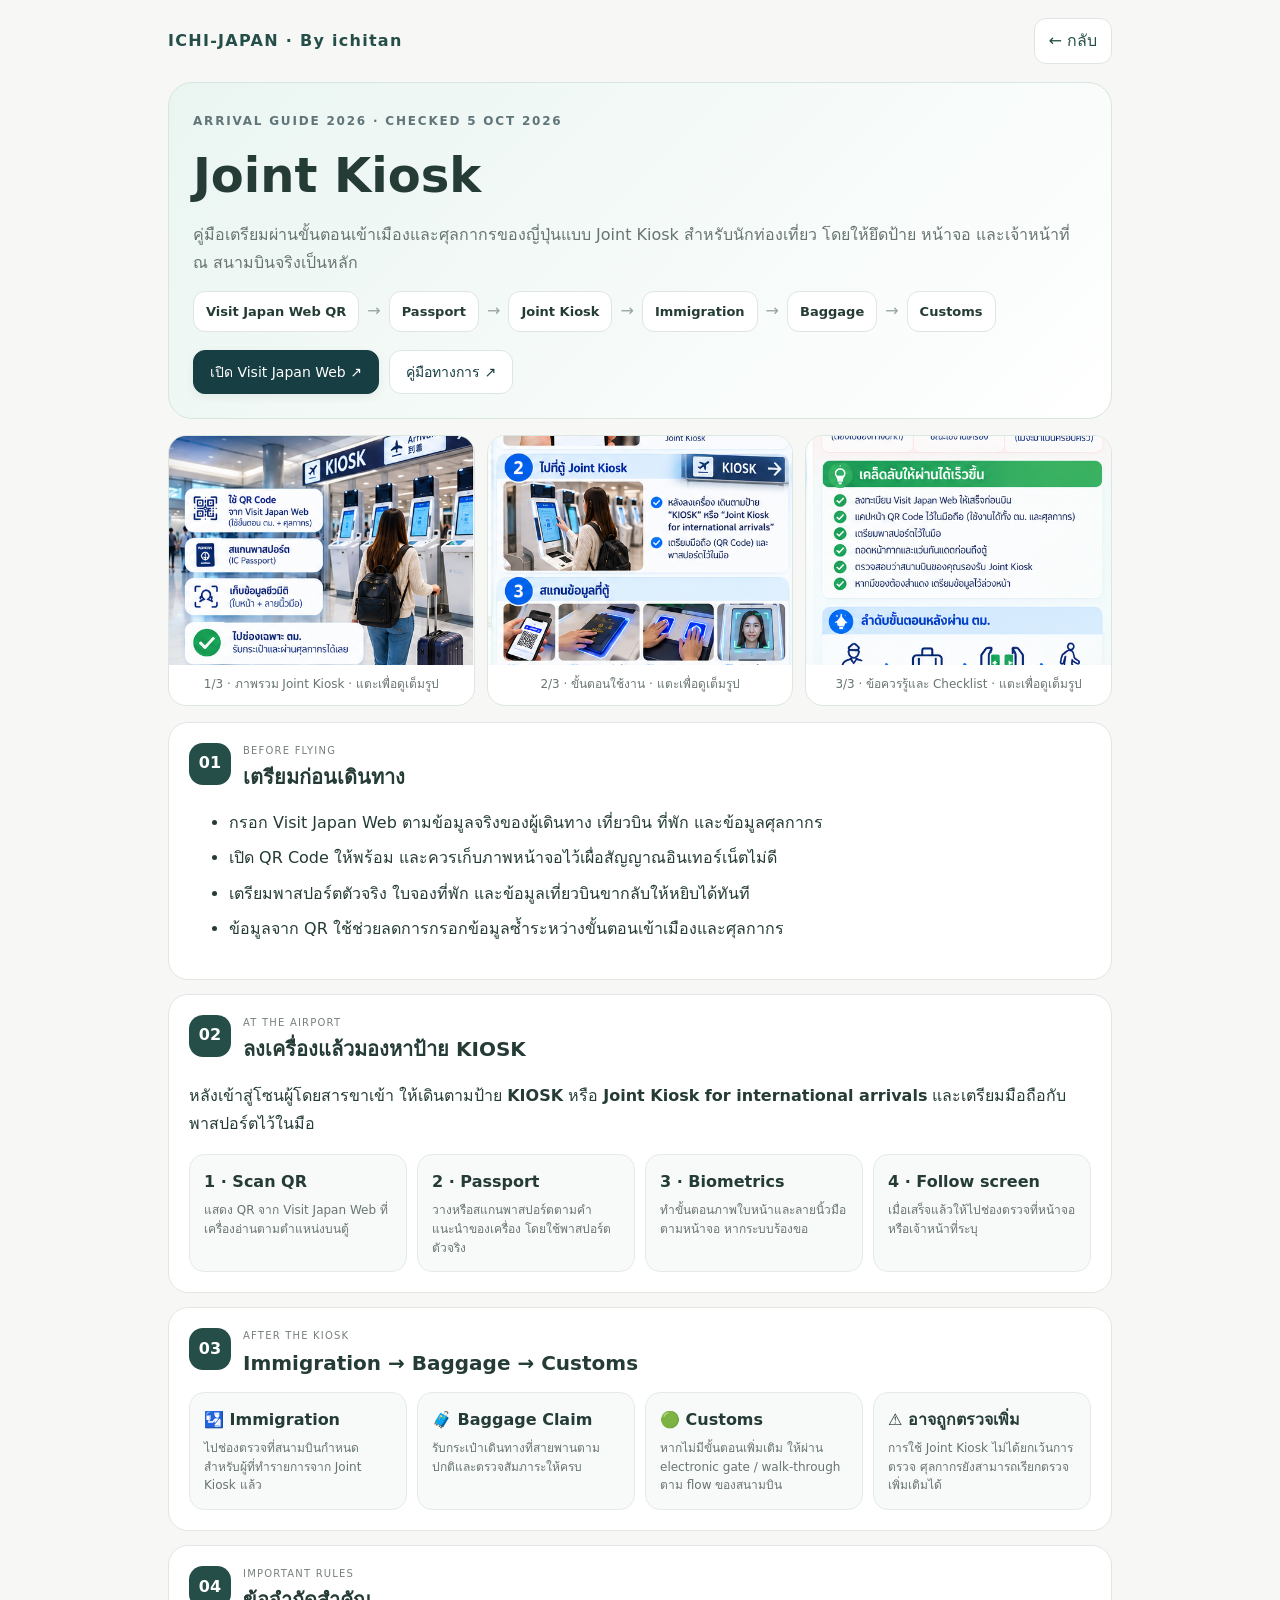
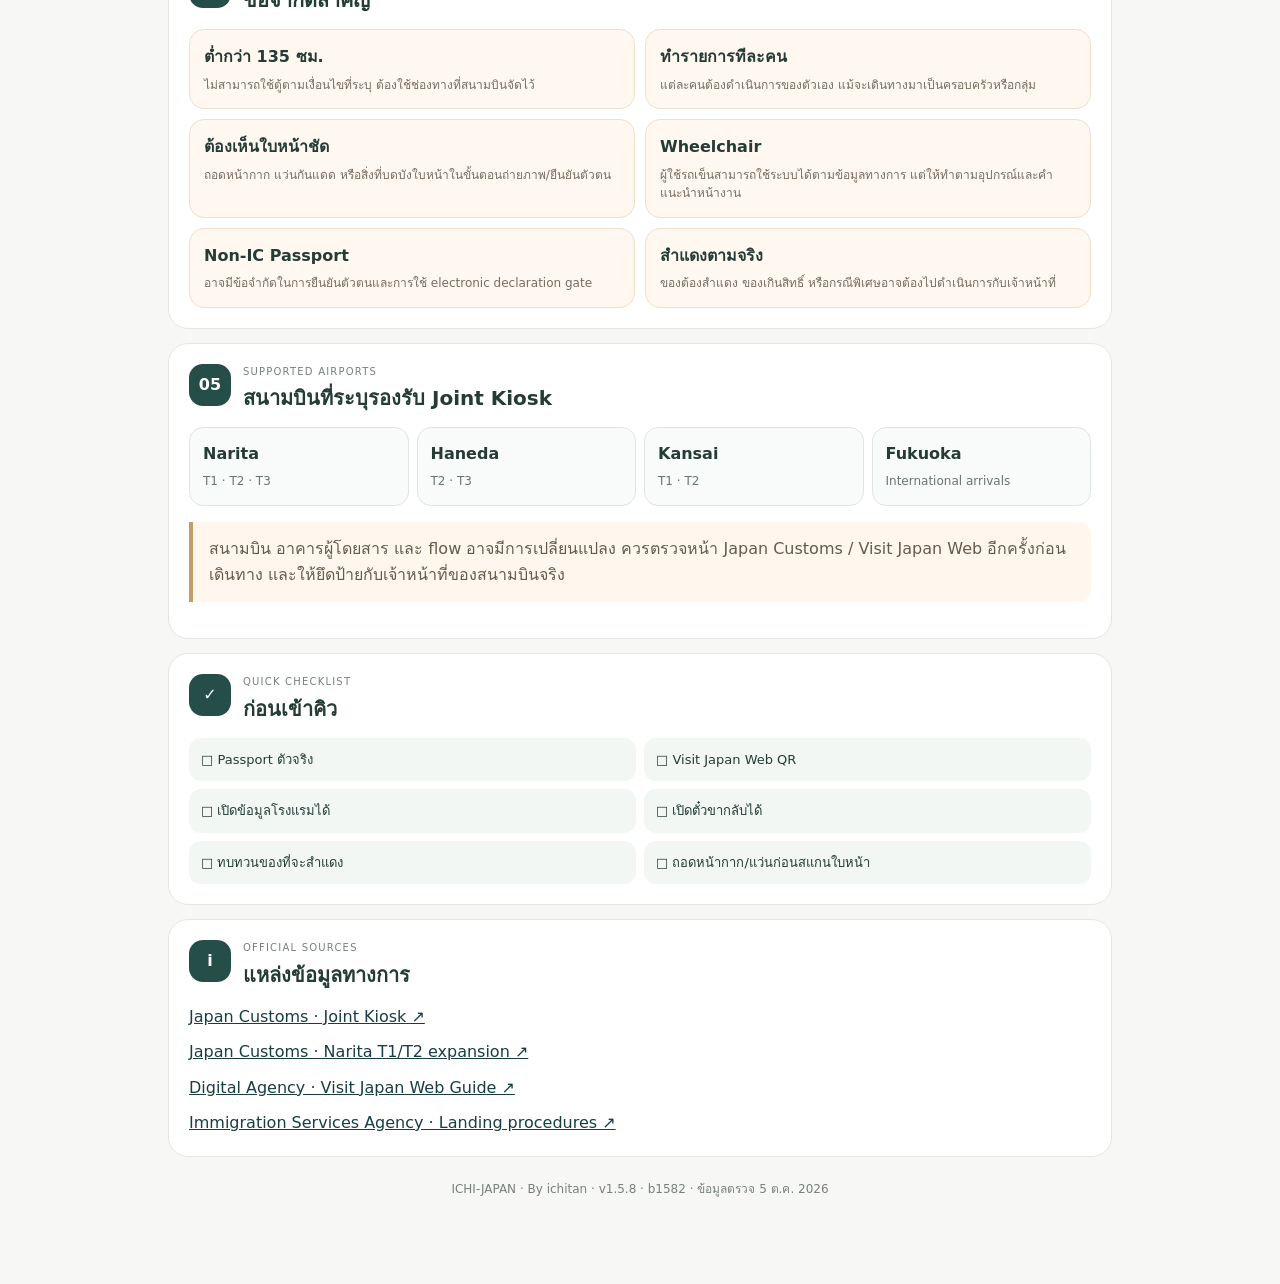
==== joint-kiosk.html @ a1a0ebbf "Add files via upload" ====
<!doctype html>
<html lang="th">
<head>
<meta charset="utf-8">
<meta name="viewport" content="width=device-width,initial-scale=1,viewport-fit=cover">
<meta name="theme-color" content="#254e48">
<title>Joint Kiosk Guide · ICHI-JAPAN</title>
<link rel="stylesheet" href="style.css?v=1582">
<style>
body{background:#f7f8f5;color:#243b36}.jk-page{max-width:980px;margin:0 auto;padding:18px 18px 72px}.jk-top{display:flex;align-items:center;justify-content:space-between;gap:12px;margin-bottom:18px}.jk-brand{font-weight:800;letter-spacing:.08em;color:#254e48}.jk-back{display:inline-flex;align-items:center;justify-content:center;min-height:44px;padding:9px 14px;border:1px solid #dfe6e1;border-radius:12px;background:#fff;color:#254e48;text-decoration:none}.jk-hero{background:linear-gradient(135deg,#eaf5f1,#fff);border:1px solid #d7e6df;border-radius:24px;padding:24px;margin-bottom:16px}.jk-hero h1{font-size:clamp(28px,6vw,48px);margin:5px 0 10px}.jk-hero p{margin:0;color:#68756f}.jk-flow{display:flex;gap:8px;align-items:center;overflow-x:auto;padding:14px 0 2px;scrollbar-width:thin}.jk-flow span{flex:none;padding:9px 12px;border:1px solid #dfe6e1;border-radius:12px;background:#fff;font-size:13px;font-weight:700}.jk-flow i{font-style:normal;color:#97a49f}.jk-imggrid{display:grid;grid-template-columns:repeat(3,minmax(0,1fr));gap:12px;margin:16px 0}.jk-img{display:block;border-radius:18px;overflow:hidden;border:1px solid #dde7e2;background:#fff;text-decoration:none;color:inherit}.jk-img img{display:block;width:100%;aspect-ratio:4/3;object-fit:cover}.jk-img span{display:block;padding:10px 12px;font-size:12px;text-align:center;color:#68756f}.jk-card{background:#fff;border:1px solid #e1e7e3;border-radius:20px;padding:20px;margin:14px 0}.jk-head{display:flex;gap:12px;align-items:flex-start;margin-bottom:12px}.jk-no{width:42px;height:42px;display:grid;place-items:center;border-radius:14px;background:#254e48;color:#fff;font-weight:800;flex:none}.jk-head small{display:block;color:#77807b;letter-spacing:.12em;font-size:10px;margin-bottom:2px}.jk-head h2{font-size:20px;margin:0}.jk-card li{margin:9px 0;line-height:1.65}.jk-steps{display:grid;grid-template-columns:repeat(4,minmax(0,1fr));gap:10px}.jk-step{background:#f8faf9;border:1px solid #e4ebe7;border-radius:15px;padding:14px}.jk-step b,.jk-step span{display:block}.jk-step span{font-size:12px;color:#68756f;line-height:1.55;margin-top:6px}.jk-rules{display:grid;grid-template-columns:repeat(2,minmax(0,1fr));gap:10px}.jk-rule{background:#fff8f0;border:1px solid #f0dfc9;border-radius:15px;padding:14px}.jk-rule b,.jk-rule span{display:block}.jk-rule span{font-size:12px;color:#786b5f;line-height:1.55;margin-top:5px}.jk-airports{display:grid;grid-template-columns:repeat(4,minmax(0,1fr));gap:8px}.jk-airports div{border:1px solid #dfe6e1;border-radius:14px;background:#f9fbfa;padding:13px}.jk-airports b,.jk-airports span{display:block}.jk-airports span{font-size:12px;color:#68756f;margin-top:4px}.jk-note{padding:14px 16px;border-left:4px solid #c59b69;background:#fff7ed;border-radius:0 12px 12px 0;line-height:1.65;color:#68594b}.jk-check{display:grid;grid-template-columns:repeat(2,minmax(0,1fr));gap:8px}.jk-check span{padding:11px 12px;border-radius:12px;background:#f2f7f4;font-size:13px}.jk-links{display:grid;gap:9px}.jk-links a{word-break:break-word}.jk-meta{font-size:12px;color:#77807b;text-align:center;margin-top:22px}.jk-actions{display:flex;gap:10px;flex-wrap:wrap;margin-top:16px}.jk-actions a{min-height:44px}
@media(max-width:720px){.jk-page{padding:12px 12px 56px}.jk-hero{padding:18px;border-radius:20px}.jk-imggrid{display:flex;overflow-x:auto;scroll-snap-type:x mandatory}.jk-img{min-width:82%;scroll-snap-align:start}.jk-steps{grid-template-columns:1fr}.jk-rules{grid-template-columns:1fr}.jk-airports{grid-template-columns:1fr 1fr}.jk-check{grid-template-columns:1fr}.jk-top{position:sticky;top:0;z-index:5;background:#f7f8f5e8;backdrop-filter:blur(10px);padding:8px 0}.jk-top .jk-brand{font-size:13px}}
</style>
</head>
<body>
<main class="jk-page">
  <div class="jk-top"><span class="jk-brand">ICHI-JAPAN · By ichitan</span><a class="jk-back" href="./#travel" onclick="if(history.length>1){history.back();return false}">← กลับ</a></div>

  <section class="jk-hero">
    <span class="eyebrow">ARRIVAL GUIDE 2026 · CHECKED 5 OCT 2026</span>
    <h1>Joint Kiosk</h1>
    <p>คู่มือเตรียมผ่านขั้นตอนเข้าเมืองและศุลกากรของญี่ปุ่นแบบ Joint Kiosk สำหรับนักท่องเที่ยว โดยให้ยึดป้าย หน้าจอ และเจ้าหน้าที่ ณ สนามบินจริงเป็นหลัก</p>
    <div class="jk-flow"><span>Visit Japan Web QR</span><i>→</i><span>Passport</span><i>→</i><span>Joint Kiosk</span><i>→</i><span>Immigration</span><i>→</i><span>Baggage</span><i>→</i><span>Customs</span></div>
    <div class="jk-actions"><a class="btn primary" href="https://www.vjw.digital.go.jp/" target="_blank" rel="noopener">เปิด Visit Japan Web ↗</a><a class="btn" href="https://services.digital.go.jp/visit-japan-web/guide/" target="_blank" rel="noopener">คู่มือทางการ ↗</a></div>
  </section>

  <section class="jk-imggrid" aria-label="ภาพคู่มือ Joint Kiosk">
    <a class="jk-img" href="./joint-kiosk-overview.png" target="_blank" rel="noopener"><img src="./joint-kiosk-overview.png" alt="ภาพรวม Joint Kiosk"><span>1/3 · ภาพรวม Joint Kiosk · แตะเพื่อดูเต็มรูป</span></a>
    <a class="jk-img" href="./joint-kiosk-steps.png" target="_blank" rel="noopener"><img src="./joint-kiosk-steps.png" alt="ขั้นตอน Joint Kiosk"><span>2/3 · ขั้นตอนใช้งาน · แตะเพื่อดูเต็มรูป</span></a>
    <a class="jk-img" href="./joint-kiosk-rules.png" target="_blank" rel="noopener"><img src="./joint-kiosk-rules.png" alt="ข้อควรรู้ Joint Kiosk"><span>3/3 · ข้อควรรู้และ Checklist · แตะเพื่อดูเต็มรูป</span></a>
  </section>

  <section class="jk-card">
    <div class="jk-head"><div class="jk-no">01</div><div><small>BEFORE FLYING</small><h2>เตรียมก่อนเดินทาง</h2></div></div>
    <ul>
      <li>กรอก Visit Japan Web ตามข้อมูลจริงของผู้เดินทาง เที่ยวบิน ที่พัก และข้อมูลศุลกากร</li>
      <li>เปิด QR Code ให้พร้อม และควรเก็บภาพหน้าจอไว้เผื่อสัญญาณอินเทอร์เน็ตไม่ดี</li>
      <li>เตรียมพาสปอร์ตตัวจริง ใบจองที่พัก และข้อมูลเที่ยวบินขากลับให้หยิบได้ทันที</li>
      <li>ข้อมูลจาก QR ใช้ช่วยลดการกรอกข้อมูลซ้ำระหว่างขั้นตอนเข้าเมืองและศุลกากร</li>
    </ul>
  </section>

  <section class="jk-card">
    <div class="jk-head"><div class="jk-no">02</div><div><small>AT THE AIRPORT</small><h2>ลงเครื่องแล้วมองหาป้าย KIOSK</h2></div></div>
    <p>หลังเข้าสู่โซนผู้โดยสารขาเข้า ให้เดินตามป้าย <b>KIOSK</b> หรือ <b>Joint Kiosk for international arrivals</b> และเตรียมมือถือกับพาสปอร์ตไว้ในมือ</p>
    <div class="jk-steps">
      <div class="jk-step"><b>1 · Scan QR</b><span>แสดง QR จาก Visit Japan Web ที่เครื่องอ่านตามตำแหน่งบนตู้</span></div>
      <div class="jk-step"><b>2 · Passport</b><span>วางหรือสแกนพาสปอร์ตตามคำแนะนำของเครื่อง โดยใช้พาสปอร์ตตัวจริง</span></div>
      <div class="jk-step"><b>3 · Biometrics</b><span>ทำขั้นตอนภาพใบหน้าและลายนิ้วมือตามหน้าจอ หากระบบร้องขอ</span></div>
      <div class="jk-step"><b>4 · Follow screen</b><span>เมื่อเสร็จแล้วให้ไปช่องตรวจที่หน้าจอหรือเจ้าหน้าที่ระบุ</span></div>
    </div>
  </section>

  <section class="jk-card">
    <div class="jk-head"><div class="jk-no">03</div><div><small>AFTER THE KIOSK</small><h2>Immigration → Baggage → Customs</h2></div></div>
    <div class="jk-steps">
      <div class="jk-step"><b>🛂 Immigration</b><span>ไปช่องตรวจที่สนามบินกำหนดสำหรับผู้ที่ทำรายการจาก Joint Kiosk แล้ว</span></div>
      <div class="jk-step"><b>🧳 Baggage Claim</b><span>รับกระเป๋าเดินทางที่สายพานตามปกติและตรวจสัมภาระให้ครบ</span></div>
      <div class="jk-step"><b>🟢 Customs</b><span>หากไม่มีขั้นตอนเพิ่มเติม ให้ผ่าน electronic gate / walk-through ตาม flow ของสนามบิน</span></div>
      <div class="jk-step"><b>⚠ อาจถูกตรวจเพิ่ม</b><span>การใช้ Joint Kiosk ไม่ได้ยกเว้นการตรวจ ศุลกากรยังสามารถเรียกตรวจเพิ่มเติมได้</span></div>
    </div>
  </section>

  <section class="jk-card">
    <div class="jk-head"><div class="jk-no">04</div><div><small>IMPORTANT RULES</small><h2>ข้อจำกัดสำคัญ</h2></div></div>
    <div class="jk-rules">
      <div class="jk-rule"><b>ต่ำกว่า 135 ซม.</b><span>ไม่สามารถใช้ตู้ตามเงื่อนไขที่ระบุ ต้องใช้ช่องทางที่สนามบินจัดไว้</span></div>
      <div class="jk-rule"><b>ทำรายการทีละคน</b><span>แต่ละคนต้องดำเนินการของตัวเอง แม้จะเดินทางมาเป็นครอบครัวหรือกลุ่ม</span></div>
      <div class="jk-rule"><b>ต้องเห็นใบหน้าชัด</b><span>ถอดหน้ากาก แว่นกันแดด หรือสิ่งที่บดบังใบหน้าในขั้นตอนถ่ายภาพ/ยืนยันตัวตน</span></div>
      <div class="jk-rule"><b>Wheelchair</b><span>ผู้ใช้รถเข็นสามารถใช้ระบบได้ตามข้อมูลทางการ แต่ให้ทำตามอุปกรณ์และคำแนะนำหน้างาน</span></div>
      <div class="jk-rule"><b>Non-IC Passport</b><span>อาจมีข้อจำกัดในการยืนยันตัวตนและการใช้ electronic declaration gate</span></div>
      <div class="jk-rule"><b>สำแดงตามจริง</b><span>ของต้องสำแดง ของเกินสิทธิ์ หรือกรณีพิเศษอาจต้องไปดำเนินการกับเจ้าหน้าที่</span></div>
    </div>
  </section>

  <section class="jk-card">
    <div class="jk-head"><div class="jk-no">05</div><div><small>SUPPORTED AIRPORTS</small><h2>สนามบินที่ระบุรองรับ Joint Kiosk</h2></div></div>
    <div class="jk-airports">
      <div><b>Narita</b><span>T1 · T2 · T3</span></div>
      <div><b>Haneda</b><span>T2 · T3</span></div>
      <div><b>Kansai</b><span>T1 · T2</span></div>
      <div><b>Fukuoka</b><span>International arrivals</span></div>
    </div>
    <p class="jk-note">สนามบิน อาคารผู้โดยสาร และ flow อาจมีการเปลี่ยนแปลง ควรตรวจหน้า Japan Customs / Visit Japan Web อีกครั้งก่อนเดินทาง และให้ยึดป้ายกับเจ้าหน้าที่ของสนามบินจริง</p>
  </section>

  <section class="jk-card">
    <div class="jk-head"><div class="jk-no">✓</div><div><small>QUICK CHECKLIST</small><h2>ก่อนเข้าคิว</h2></div></div>
    <div class="jk-check">
      <span>□ Passport ตัวจริง</span><span>□ Visit Japan Web QR</span><span>□ เปิดข้อมูลโรงแรมได้</span><span>□ เปิดตั๋วขากลับได้</span><span>□ ทบทวนของที่จะสำแดง</span><span>□ ถอดหน้ากาก/แว่นก่อนสแกนใบหน้า</span>
    </div>
  </section>

  <section class="jk-card">
    <div class="jk-head"><div class="jk-no">i</div><div><small>OFFICIAL SOURCES</small><h2>แหล่งข้อมูลทางการ</h2></div></div>
    <div class="jk-links">
      <a href="https://www.customs.go.jp/kaigairyoko/pilot_kiosk.html" target="_blank" rel="noopener">Japan Customs · Joint Kiosk ↗</a>
      <a href="https://www.customs.go.jp/kaigairyoko/20260918.html" target="_blank" rel="noopener">Japan Customs · Narita T1/T2 expansion ↗</a>
      <a href="https://services.digital.go.jp/visit-japan-web/guide/" target="_blank" rel="noopener">Digital Agency · Visit Japan Web Guide ↗</a>
      <a href="https://www.moj.go.jp/isa/immigration/procedures/zyouriku_00001.html" target="_blank" rel="noopener">Immigration Services Agency · Landing procedures ↗</a>
    </div>
  </section>

  <p class="jk-meta">ICHI-JAPAN · By ichitan · v1.5.8 · b1582 · ข้อมูลตรวจ 5 ต.ค. 2026</p>
</main>
</body>
</html>
---- style.css ----
:root{--ink:#243b36;--muted:#77807b;--green:#254e48;--pale:#edf3ef;--line:#e4e8e3;--paper:#fff;--bg:#f7f8f5;--warn:#966332;--red:#b4564b;font-family:system-ui,-apple-system,BlinkMacSystemFont,'Segoe UI',Tahoma,sans-serif;color:var(--ink);font-size:16px}*{box-sizing:border-box}body{margin:0;background:var(--bg)}button,input,select,textarea{font:inherit}button,a,input,select,textarea{-webkit-tap-highlight-color:transparent}button{cursor:pointer;color:inherit}button:disabled{opacity:.5;cursor:wait}button:focus-visible,a:focus-visible{outline:3px solid #a6c5b7;outline-offset:3px}a{color:var(--green)}aside{position:fixed;inset:0 auto 0 0;width:228px;border-right:1px solid var(--line);background:var(--paper);padding:36px 22px;display:flex;flex-direction:column}.brand{font-family:Georgia,serif;font-size:45px;letter-spacing:-3px;display:flex;align-items:center;gap:12px}.brand small{font:13px system-ui;letter-spacing:2px;border-left:1px solid var(--line);padding-left:12px}.side-label{font-size:12px;letter-spacing:2px;color:var(--muted);margin:52px 12px 16px}.navbtn{display:flex;align-items:center;gap:13px;border:0;background:transparent;border-radius:10px;padding:13px 15px;text-align:left;width:100%;margin:3px 0;color:#6e7872}.navbtn.active{background:var(--pale);color:var(--green);font-weight:650}.ico{width:21px;height:21px;flex-shrink:0;stroke:currentColor;stroke-width:1.6;fill:none;stroke-linecap:round;stroke-linejoin:round}.sidebar-bottom{margin-top:auto;font-size:13px;color:var(--muted);line-height:1.9}.shell{margin-left:228px;max-width:1610px}header{height:87px;border-bottom:1px solid var(--line);padding:0 44px;display:flex;align-items:center;justify-content:space-between;background:#ffffffa8;gap:16px}.crumb{font-size:14px;color:var(--muted)}.crumb b{color:var(--ink);font-weight:500}.pill{display:inline-flex;align-items:center;gap:7px;border-radius:100px;border:1px solid var(--line);padding:6px 12px;font-size:12px;background:white}.pill.green{background:var(--pale);border-color:transparent}.pill.warn{background:#fff4e7;color:var(--warn);border:0}.avatar{border-radius:50%;width:34px;height:34px;background:var(--pale);display:grid;place-items:center;font-size:12px}.flex{display:flex;align-items:center;gap:12px;flex-wrap:wrap}.between{justify-content:space-between}.right{margin-left:auto}.muted{color:var(--muted)}.eyebrow{font-size:12px;letter-spacing:2px;color:var(--muted);font-weight:600}.titleline{display:flex;align-items:center;justify-content:space-between;gap:20px;margin:0 0 27px}.titleline p{margin:8px 0 0;color:var(--muted)}h1{font-size:30px;line-height:1.4;font-weight:650;letter-spacing:-.7px;margin:6px 0}h2{font-size:19px;font-weight:600;margin:0}h3{font-size:16px;margin:0}p{line-height:1.75}main{padding:32px 44px;min-height:calc(100vh - 143px)}.btn{border:1px solid var(--line);border-radius:9px;background:#fff;padding:10px 16px;display:inline-flex;align-items:center;justify-content:center;gap:9px;text-decoration:none;font-size:14px;min-height:43px;line-height:1.5}.btn.primary{background:var(--green);border-color:var(--green);color:white}.btn.soft{background:var(--pale);border-color:transparent}.btn.danger{color:var(--red)}.btn.small{padding:6px 10px;min-height:34px;font-size:13px}.btn.full{width:100%}.linkbtn{background:none;border:0;padding:8px 0;color:var(--green);font-size:14px;text-decoration:underline;text-underline-offset:4px}.grid{display:grid;gap:22px}.cols{grid-template-columns:minmax(0,1.7fr) minmax(270px,1fr)}.three{grid-template-columns:repeat(3,minmax(0,1fr))}.two{grid-template-columns:repeat(2,minmax(0,1fr))}.card{border:1px solid var(--line);border-radius:15px;background:white;padding:24px}.cardhead{display:flex;justify-content:space-between;align-items:center;gap:12px;margin-bottom:22px}.hero{position:relative;overflow:hidden;border-radius:15px;min-height:245px;padding:30px;background:#e4eced url('fuji.webp') center/cover}.hero:before{content:'';position:absolute;inset:0;background:linear-gradient(90deg,#f1f6f4ee,#eef2f16b 58%,transparent)}.hero>*{position:relative}.hero h2{font-size:32px;font-weight:500;margin:14px 0 6px;line-height:1.45}.hero p{font-size:14px;margin:0 0 20px}.hero .pill{background:#ffffffb8}.gap{margin-top:22px}.big{font-size:36px;letter-spacing:-1px;font-weight:500;line-height:1.3}.moneyhero{background:var(--green);color:white;border:0}.moneyhero .muted{color:#c8d9d2}.statline{display:grid;grid-template-columns:1fr 1fr;gap:14px;margin-top:24px;padding-top:20px;border-top:1px solid #ffffff25}.statline strong{font-size:20px;font-weight:500}.statline small{display:block;margin-bottom:7px;color:#d0dfd8}.bar{height:5px;background:var(--line);border-radius:10px;overflow:hidden;margin:15px 0}.bar i{display:block;height:100%;background:#779a86}.checks{display:grid;gap:14px}.checkrow{display:flex;align-items:center;gap:12px;line-height:1.5;font-size:14px}.checkrow input{width:19px;height:19px;accent-color:var(--green);flex-shrink:0}.quick{display:grid;grid-template-columns:repeat(3,1fr);gap:12px}.quick button{border:1px solid var(--line);background:white;border-radius:12px;padding:20px 12px;text-align:left;font-size:14px;line-height:1.6}.quick .ico{display:block;margin-bottom:13px}.timeline{display:grid;gap:0}.event{display:grid;grid-template-columns:53px 17px 1fr auto;gap:10px;padding:16px 0;border-bottom:1px solid #f0f1ef;align-items:start}.event:last-child{border:0}.event time{font-size:13px;color:var(--muted);padding-top:3px}.event .dot{width:9px;height:9px;border:2px solid #83a093;border-radius:50%;margin:7px 0}.event p{font-size:13px;color:var(--muted);margin:4px 0}.event.done h3{text-decoration:line-through;color:var(--muted)}.empty{padding:25px 12px;text-align:center;color:var(--muted);font-size:14px;line-height:1.8}.tabs{display:flex;gap:7px;flex-wrap:wrap;margin-bottom:24px}.tab{border:1px solid var(--line);border-radius:8px;background:#fff;padding:9px 16px;font-size:14px}.tab.active{background:var(--green);color:white;border-color:var(--green)}.datebtn{min-width:68px}.datebtn b{display:block;font-size:21px;margin-top:4px}.notice{background:#f3f5f1;border-left:3px solid #a6b7a8;padding:14px 17px;border-radius:0 8px 8px 0;font-size:14px;line-height:1.7;margin:16px 0}.notice.warn{background:#fff7ee;border-color:#c9a57a}.field{display:flex;flex-direction:column;gap:7px;font-size:14px;margin-bottom:17px}.field input,.field select,.field textarea{width:100%;border:1px solid #dce1da;border-radius:8px;background:#fff;padding:11px 12px;color:var(--ink);min-height:44px}.field textarea{min-height:90px;resize:vertical}input[type=checkbox]{accent-color:var(--green)}.valuecard{background:var(--pale);border-radius:12px;padding:22px}.valuecard .big{font-size:30px}.row{display:flex;justify-content:space-between;gap:16px;padding:14px 0;border-bottom:1px solid var(--line);align-items:center}.row:last-child{border-bottom:0}.row p{margin:3px 0 0;font-size:13px;color:var(--muted)}.row strong{font-weight:550}.rightalign{text-align:right}.stepnum{width:37px;height:37px;border:1px solid var(--line);border-radius:50%;display:grid;place-items:center;font-family:Georgia,serif;font-size:21px;flex-shrink:0}.stepcard{display:flex;gap:17px;padding:20px 0;border-bottom:1px solid var(--line)}.stepcard p{margin:8px 0;font-size:15px}.jp{font-size:25px;line-height:1.7;word-break:break-word}.phrases{display:grid;gap:12px}.phrase{background:white;border:1px solid var(--line);border-radius:10px;text-align:left;padding:18px}.phrase small{display:block;color:var(--muted);font-size:13px;margin-top:8px}.travel-sign{background:#243b36;color:#fff;border-radius:10px;padding:17px;font-size:22px;letter-spacing:.5px}.airportlinks a{display:block;margin:10px 0;font-size:14px}dialog{border:0;border-radius:18px;max-width:590px;width:calc(100% - 28px);padding:28px;max-height:90dvh;box-shadow:0 25px 90px #1c322333}dialog::backdrop{background:#1b292b66;backdrop-filter:blur(3px)}dialog h2{margin:0 0 24px}dialog .close{float:right;border:0;background:var(--pale);border-radius:50%;width:32px;height:32px;font-size:20px}.dialogactions{display:flex;justify-content:flex-end;gap:10px;margin-top:23px}.fullscreenjp{padding:25px 0;text-align:center}.fullscreenjp .jp{font-size:38px}#toast{position:fixed;bottom:30px;left:50%;transform:translateX(-50%);background:#213d35;color:white;border-radius:12px;padding:13px 23px;z-index:20;max-width:90%;box-shadow:0 5px 25px #0002;display:none;font-size:14px}footer{padding:10px 44px 23px;font-size:12px;color:var(--muted);display:flex;justify-content:space-between}#bottom{display:none}details{border-top:1px solid var(--line);padding-top:17px;margin-top:17px}summary{cursor:pointer;font-size:14px;font-weight:550}details p,details li{font-size:14px;line-height:1.8}.expenseicon{width:41px;height:41px;display:grid;place-items:center;background:var(--pale);border-radius:10px}.listitem{display:flex;align-items:center;gap:13px;padding:16px 0;border-bottom:1px solid var(--line)}.listitem .grow{flex:1;min-width:0}.listitem p{margin:4px 0 0;font-size:13px;color:var(--muted)}.listitem h3{overflow-wrap:anywhere}.note{font-size:13px;color:var(--muted);line-height:1.7}.subhead{margin:24px 0 14px}.tagline{display:none}.filelist{max-height:360px;overflow:auto}.redtext{color:var(--red)}.checkboxlabel{display:flex;gap:10px;align-items:flex-start;font-size:14px;line-height:1.6;margin:14px 0}.checkboxlabel input{margin-top:5px}.search{width:100%;padding:12px;border:1px solid var(--line);border-radius:8px}.overflow{overflow-wrap:anywhere}
@media(min-width:1450px){main{padding:40px 62px}header{padding:0 62px}.hero{min-height:280px}}@media(max-width:1100px){aside{width:190px;padding:28px 15px}.shell{margin-left:190px}main{padding:28px}.cols{grid-template-columns:1.4fr 1fr}.three{grid-template-columns:1fr 1fr}.quick{gap:8px}.card{padding:20px}header{padding:0 28px}.titleline h1{font-size:26px}}@media(max-width:800px){aside{display:none}.shell{margin:0}header{height:65px;padding:0 20px}.crumb{font-size:13px}.tagline{display:block;font:28px Georgia;letter-spacing:-1px}main{padding:25px 18px 20px}.titleline{margin-bottom:21px;gap:10px}.titleline h1{font-size:26px}.titleline p{font-size:14px}.cols,.two,.three{grid-template-columns:1fr}.hero{min-height:225px;padding:25px}.hero h2{font-size:29px}.card{padding:21px}.grid{gap:17px}.gap{margin-top:17px}#bottom{display:grid;grid-template-columns:repeat(5,1fr);position:fixed;bottom:0;left:0;right:0;background:#fffffff2;backdrop-filter:blur(12px);border-top:1px solid var(--line);padding:6px 8px max(8px,env(safe-area-inset-bottom));z-index:5}#bottom .navbtn{display:flex;flex-direction:column;gap:5px;font-size:12px;justify-content:center;padding:8px 2px;margin:0;border-radius:9px}#bottom .navbtn.active{background:transparent;color:var(--green)}#bottom .navbtn.active .ico{stroke-width:2.4}footer{padding:15px 18px 110px;flex-direction:column;gap:6px}.big{font-size:34px}.statline{margin-top:19px;padding-top:17px}.mobilehide{display:none}#toast{bottom:95px}.quick button{padding:17px 11px;font-size:13px}.two.formgrid{grid-template-columns:1fr 1fr}dialog{padding:23px}.datebtn{min-width:52px;padding:8px 10px}.titleline .btn{font-size:13px;padding:9px 12px}.titleline .eyebrow{font-size:11px}.event{grid-template-columns:43px 12px 1fr auto;gap:8px}}
/* Tabi 2 — typography and mobile travel workspace */
@font-face{font-family:Tabi Thai;src:url('fonts/noto-thai-400.ttf') format('truetype');font-weight:400;font-display:swap}@font-face{font-family:Tabi Thai;src:url('fonts/noto-thai-500.ttf') format('truetype');font-weight:500;font-display:swap}@font-face{font-family:Tabi Thai;src:url('fonts/noto-thai-600.ttf') format('truetype');font-weight:600;font-display:swap}@font-face{font-family:Tabi Thai;src:url('fonts/noto-thai-700.ttf') format('truetype');font-weight:700;font-display:swap}
:root{font-family:'Tabi Thai',system-ui,sans-serif;--ink:#213c3e;--green:#1e5656;--muted:#687d7d;--pale:#edf5f3;--line:#e1eaea;--bg:#f6f9f9}body{line-height:1.65}h1,h2,h3{letter-spacing:0}h1{font-weight:600;font-size:29px}h2{font-weight:600;font-size:20px}.titleline{align-items:flex-start}.titleline>.btn{flex-shrink:0}.card{border-radius:20px;border-color:#e5eded;box-shadow:0 4px 25px #274c4b04}.btn{font-weight:500;border-radius:11px}.btn.primary{box-shadow:0 3px 9px #24494914}.hero{border-radius:20px}.hero h2{font-weight:500}.eyebrow{font-family:system-ui,sans-serif;letter-spacing:1.8px}.big{font-family:'Tabi Thai',system-ui;font-variant-numeric:tabular-nums;letter-spacing:-.6px}.sidebar-bottom{font-family:'Tabi Thai',sans-serif}.signature{font-weight:600;letter-spacing:.4px;color:var(--green)}.travelnav{display:grid;grid-template-columns:repeat(4,1fr);gap:8px;margin-bottom:28px;background:#eaf0ef;padding:6px;border-radius:16px}.travelnav-item{border:0;border-radius:12px;background:transparent;display:flex;align-items:center;justify-content:center;gap:10px;min-height:57px;color:#677e7b;font-size:15px}.travelnav-item.selected{background:#fff;color:var(--green);box-shadow:0 3px 9px #123c3510;font-weight:600}.cityswitch{display:flex;gap:9px;margin:0 0 23px}.cityswitch button{border:1px solid var(--line);border-radius:12px;background:white;padding:10px 20px;font-size:20px;color:#78938d}.cityswitch span{font-size:14px;margin-left:8px;color:var(--ink)}.cityswitch button.active{background:var(--green);border-color:var(--green);color:#d9ece6}.cityswitch .active span{color:white}.linebadge{display:inline-flex;align-items:center;gap:9px;border-radius:8px;padding:9px 12px;background:color-mix(in srgb,var(--rail) 9%,white);color:var(--rail);font-size:14px;font-weight:600}.stationpath{margin:26px 0 22px;padding-left:28px}.stationpath>div{position:relative;padding:0 0 30px 23px;border-left:3px solid var(--rail)}.stationpath>div:last-child{padding-bottom:0;border-color:transparent}.stationpath>div:before{content:'';position:absolute;left:-8px;top:4px;width:10px;height:10px;border:2px solid var(--rail);background:#fff;border-radius:50%}.stationpath small,.stationpath strong,.stationpath span{display:block}.stationpath small{font-size:12px;color:var(--muted);margin-bottom:5px}.stationpath strong{font-size:20px;line-height:1.5;overflow-wrap:anywhere}.stationpath span{font-size:14px;color:var(--muted)}.direction{background:#edf3f5;border-radius:12px;padding:16px 19px}.direction span{display:block;font-size:12px;color:var(--muted);margin-bottom:4px}.direction b{font-size:17px}.stepnum{font:500 16px system-ui;border:0;background:var(--pale)}.stepcard{gap:14px}.stepcard p{margin-bottom:0}.guideheading{margin-top:22px;font-size:24px}.travel-sign{font-family:system-ui,sans-serif;background:#243e44;padding:23px;border-radius:14px;line-height:1.6}.phraseintro{display:flex;justify-content:space-between;align-items:center;padding:25px 28px;background:linear-gradient(115deg,#e5f0f0,#f1f5f1);border-radius:18px;margin-bottom:22px}.phraseintro h2{margin:7px 0;font-size:25px}.phraseintro p{margin:0;font-size:14px;color:var(--muted)}.phrasekanji{font-size:65px;color:#acc8c0;font-family:serif;line-height:1}.categoryrail{display:flex;gap:8px;overflow-x:auto;padding:0 0 8px;margin-bottom:12px;scrollbar-width:thin}.category{border:1px solid var(--line);background:white;border-radius:100px;padding:8px 15px;white-space:nowrap;font-size:14px}.category.selected{background:var(--green);color:white;border-color:var(--green)}.phrasecard{padding:22px;background:white;border:1px solid var(--line);border-radius:18px;min-width:0}.phrasecat{font-size:12px;letter-spacing:.2px;color:var(--muted)}.sound-icon{width:39px;height:39px;display:grid;place-items:center;background:var(--pale);color:var(--green);border:0;border-radius:50%}.phrasecard h3{font-size:16px;font-weight:500;margin-top:10px}.phrasejp{font-family:system-ui,sans-serif;font-size:23px;font-weight:500;margin:15px 0 8px;line-height:1.7}.reading{font-size:16px;line-height:1.9;color:#357471;margin:5px 0}.romaji{font:14px/1.8 system-ui;color:var(--muted);margin:3px 0}.phrasebottom{display:flex;justify-content:space-between;gap:7px;margin-top:22px;padding-top:16px;border-top:1px solid #edf1ef}.phrasebottom .btn{font-size:12px}.maptip{display:flex;flex-direction:column;gap:5px;background:var(--pale);padding:17px 22px;border-radius:14px;margin-bottom:22px;font-size:14px}.mapthumb{display:block;width:100%;height:225px;border:1px solid var(--line);border-radius:13px;padding:0;overflow:hidden;background:#fff;margin-bottom:20px}.mapthumb img{width:100%;height:100%;object-fit:contain}.mapcard p{font-size:14px}.mapcard .note{font-size:12px}.mapmodal{width:min(1100px,calc(100% - 20px));max-width:1100px}.mapviewport{overflow:auto;max-height:64dvh;border:1px solid var(--line);border-radius:10px;background:white;overscroll-behavior:contain}.mapviewport img{display:block;height:auto;touch-action:pan-x pan-y pinch-zoom}.maptools{margin-bottom:16px}.sr-only{position:absolute;width:1px;height:1px;overflow:hidden;clip:rect(0,0,0,0)}.airport-tabs .tab b{font-family:system-ui,sans-serif;margin-right:6px}.field input:focus,.field select:focus,.field textarea:focus{outline:2px solid #9bc4bf;outline-offset:1px}
@media(max-width:800px){main{padding:24px 18px}.titleline h1{font-size:25px}.titleline p{font-size:13px;max-width:240px}.titleline>.btn{font-size:12px;padding:8px 11px;white-space:nowrap;min-height:39px}.titleline>.btn .ico{width:17px}.card{padding:21px;border-radius:17px}.travelnav{gap:3px;padding:5px;border-radius:14px;margin-bottom:23px}.travelnav-item{flex-direction:column;gap:5px;min-height:66px;font-size:12px}.travelnav-item .ico{width:22px}.cityswitch button{padding:9px 17px}.phraseintro{padding:21px}.phraseintro h2{font-size:22px}.phrasekanji{font-size:49px}.phraseintro .eyebrow{font-size:10px}.phrasecard{padding:21px}.phrasejp{font-size:24px}.phrasebottom .btn{font-size:12px;padding:8px 10px}.stationpath{padding-left:8px}.stationpath strong{font-size:19px}.stepcard p{font-size:14px;line-height:1.85}.stepcard h3{font-size:16px}.travel-sign{font-size:19px;padding:20px}#bottom{box-shadow:0 -5px 25px #20494606}#bottom .navbtn{font-size:11px}.mapmodal{padding:18px}.mapviewport{max-height:64dvh}.fullscreenjp .jp{font-size:31px}.signature{margin-bottom:4px}.airport-tabs{gap:6px}.airport-tabs .tab{font-size:12px;padding:9px}.hero h2{font-size:28px}.brand small{font-family:system-ui}}
.sound-icon.playing,.btn.playing{background:#225d57!important;color:white!important;box-shadow:0 0 0 4px #225d5720}.sound-icon.playing .ico{animation:soundpulse .9s ease-in-out infinite alternate}@keyframes soundpulse{from{opacity:.55}to{opacity:1}}@media(prefers-reduced-motion:reduce){.sound-icon.playing .ico{animation:none}}
/* Tabi 3: compact bilingual workspace, clear money entry, preparation cards. */
:root{--ink:#173536;--muted:#586f70;--green:#175b5a;--bg:#f5f8f9;--line:#dce7e7}h1{font-size:clamp(1.6rem,2.5vw,2rem);line-height:1.5}.note,.reading,.field,.btn.small,.category,.romaji{font-size:.875rem}.card{box-shadow:0 6px 22px #17353605}.btn{min-height:44px}.btn.small{min-height:42px}.btn:hover{border-color:#83a5a4}.btn.primary:hover{background:#104847}.travelnav{grid-template-columns:repeat(6,minmax(0,1fr));background:#e7eeee;gap:4px}.travelnav-item{font-size:.875rem;flex-direction:column;gap:5px;min-height:72px;padding:8px 5px}.travelnav-item.selected{box-shadow:0 3px 12px #123c3512}.section-lead{margin:8px 0 24px;border-bottom:1px solid var(--line);padding-bottom:23px}.section-lead h2{font-size:1.7rem;margin:8px 0}.section-lead p{color:var(--muted);margin:8px 0 0}.phraseintro{background:#123f42;color:#fff;border:0}.phraseintro .eyebrow,.phraseintro p{color:#d0e2e3}.phrasekanji{color:#a8cecd}.phrase-tools{display:flex;gap:15px;align-items:flex-start}.phrase-tools>.field{flex:1}.language-toggle{display:flex;gap:3px;background:#e7eeee;border-radius:12px;padding:4px}.language-toggle button{border:0;border-radius:9px;background:transparent;padding:10px 12px;min-height:44px;font-size:.875rem;white-space:nowrap}.language-toggle button[aria-pressed=true]{background:#fff;color:var(--green);box-shadow:0 2px 5px #17353610;font-weight:600}.translatebar{display:flex;justify-content:space-between;align-items:center;flex-wrap:wrap;gap:14px;margin:18px 0 24px;padding:18px 20px;border:1px solid var(--line);border-radius:14px;background:white}.translatebar strong{font-weight:600}.translatebar span{display:block;font-size:.875rem;color:var(--muted);margin-top:4px}.translatebar .flex{gap:7px}.translatebar .btn{font-size:.875rem}.phrasecard{display:flex;flex-direction:column;border:1px solid var(--line);box-shadow:0 4px 15px #123c3504}.phrasecard h3{margin-top:12px;font-size:1rem}.phrasecard .phrasejp{margin:14px 0 8px;font-size:1.55rem}.phrasecard .phrase-en{font-size:1.3rem}.phrasecard .reading{margin:4px 0;line-height:1.85;color:#3d6565}.phrasecard .romaji{margin:3px 0}.phrasecard .phrasebottom{margin-top:auto;padding-top:18px;gap:8px;flex-wrap:wrap}.alternate-language{margin:15px 0 0;padding-top:12px}.alternate-language summary{color:var(--muted);font-size:.875rem}.alternate-language p{margin:10px 0}.language-label{display:block;font-size:.75rem;letter-spacing:1px;font-weight:600;color:var(--muted)}.english-block{border-top:1px solid var(--line);margin-top:23px;padding-top:23px}.english-block>p[lang=en]{font-size:1.3rem;margin:10px 0}.fullscreenjp{padding:12px 0 24px}.fullscreenjp .jp{margin:12px 0}.fullscreenjp .reading{font-size:1rem}.categoryrail{padding-bottom:9px;scrollbar-width:thin}.category{min-height:44px}.manners-card h3{display:flex;align-items:flex-start;gap:10px;margin:20px 0;font-size:1.1rem;font-weight:500;line-height:1.8}.manners-card h3 .ico{margin-top:4px;color:#92704b}.do-instead{padding:15px 18px;background:#f0f6f5;border-radius:12px}.do-instead b{font-size:.875rem;color:var(--green)}.do-instead p{margin:4px 0 0;font-size:1rem}.qa-card{border:1px solid var(--line);border-radius:16px;padding:0;background:white;margin:0 0 12px;overflow:hidden}.qa-card>summary{display:flex;gap:15px;align-items:flex-start;padding:20px;list-style:none;font-size:1rem}.qa-card>summary:after{content:'+';margin-left:auto;color:var(--green);font-size:22px}.qa-card[open]>summary:after{content:'−'}.qa-card summary::-webkit-details-marker{display:none}.qa-card summary small{display:block;font-size:.875rem;color:var(--muted);font-weight:400;margin-top:4px}.qa-number{font:500 16px system-ui;color:var(--green);background:var(--pale);padding:10px;border-radius:10px;flex-shrink:0}.qa-body{padding:0 20px 22px}.answer-box{background:#f0f6f5;border-radius:12px;padding:18px;margin:18px 0}.answer-box p[lang=en]{font-size:1.2rem;margin:7px 0}.answer-box .reading{margin:6px 0}.my-answer{border-left:3px solid var(--green);padding:10px 15px;margin:16px 0;overflow-wrap:anywhere}.my-answer p{white-space:pre-wrap}.prep-docs .btn{margin-top:10px}.prep-shortcuts{display:grid;grid-template-columns:1fr 1fr;gap:12px;margin-top:14px}.prep-shortcuts button{background:#edf4f3;border:0;border-radius:12px;padding:16px;display:flex;gap:10px;align-items:center;font-size:.875rem;text-align:left}.amount-entry{background:#edf5f4;border-radius:16px;padding:22px;margin:20px 0}.amount-entry .field{margin-bottom:5px}.amount-entry input{font-size:2rem;background:transparent;border:0;border-bottom:1px solid #bdd3cf;border-radius:0;padding:8px 0;font-weight:500;font-variant-numeric:tabular-nums}.amount-entry input:focus{outline:0;border-bottom-color:var(--green)}#expensePreview strong{display:block;font-size:1.4rem;margin:8px 0 4px}#expensePreview span{font-size:.875rem;color:#3d6565}.splitpicker{border:0;padding:0;margin:0 0 20px;display:grid;grid-template-columns:repeat(4,1fr);gap:7px}.splitpicker legend{font-size:.875rem;margin-bottom:9px}.splitpicker label{position:relative;cursor:pointer}.splitpicker input{position:absolute;width:1px;height:1px;opacity:0}.splitpicker span{display:block;text-align:center;background:#fff;border:1px solid var(--line);border-radius:10px;padding:12px 5px;font-size:.875rem}.splitpicker input:checked+span{background:var(--green);border-color:var(--green);color:#fff}.splitpicker input:focus-visible+span{outline:3px solid #92b6b3;outline-offset:2px}.formerror:not([hidden]){background:#fff0ee;border:1px solid #e9b8ae;color:#8e3028;border-radius:10px;padding:14px;line-height:1.7;margin-bottom:18px}.dialogactions{position:sticky;bottom:-24px;background:white;padding:15px 0;margin-top:20px;border-top:1px solid var(--line);z-index:2}.dialogactions .primary{flex:1}.field input,.field select,.field textarea{font-size:1rem}input:focus,select:focus,textarea:focus{outline:2px solid #78a7a2;outline-offset:2px}.listitem .rightalign{flex-shrink:0}.listitem .rightalign strong{font-variant-numeric:tabular-nums}.phrase-en,.phrasejp,.qa-body,.fullscreenjp{overflow-wrap:anywhere}
@media(max-width:800px){.travelnav{grid-template-columns:repeat(3,minmax(0,1fr));gap:5px}.travelnav-item{flex-direction:row;min-height:50px;font-size:.875rem}.travelnav-item .ico{width:19px}.phrase-tools{flex-direction:column;gap:0}.phrase-tools>.field,.language-toggle{width:100%}.language-toggle{margin-bottom:17px}.language-toggle button{flex:1}.translatebar{padding:16px}.translatebar .flex{display:grid;grid-template-columns:1fr 1fr;width:100%}.translatebar .btn:last-child{grid-column:1/-1}.section-lead h2{font-size:1.45rem}.phraseintro h2{font-size:1.5rem}.phraseintro p{font-size:.875rem}.phraseintro .eyebrow{font-size:.75rem}.phrasebottom .btn{font-size:.875rem}#bottom .navbtn{font-size:.75rem}dialog{border-radius:22px 22px 0 0;max-height:94dvh;width:100%;max-width:none;margin:auto 0 0;padding:22px 20px calc(22px + env(safe-area-inset-bottom))}.dialogactions{bottom:calc(-22px - env(safe-area-inset-bottom));padding-bottom:max(15px,env(safe-area-inset-bottom))}.listitem{flex-wrap:wrap}.listitem .rightalign{margin-left:auto}.titleline{flex-wrap:wrap}.titleline>.btn{min-height:44px}.splitpicker{grid-template-columns:1fr 1fr}.two.formgrid{grid-template-columns:1fr}.prep-shortcuts{gap:9px}.qa-card>summary{padding:17px}.qa-body{padding:0 17px 20px}.card,.phrasecard{padding:20px}main{padding:24px 16px}#customshare[hidden]{display:none!important}}
/* ICHI - JAPAN · focused financial workspace */
:root{--ink:#19383d;--green:#173e42;--muted:#607579;--line:#dce6e8;--pale:#eaf2f2;--bg:#f4f7f8}.ichi-brand{font-family:system-ui,sans-serif;letter-spacing:-1.8px;display:block;font-size:38px;font-weight:750;line-height:1}.ichi-brand small{display:block;border:0;padding:11px 0 0;font-size:13px;font-weight:500;letter-spacing:3px;color:var(--muted)}.ichi-mobile{font-family:system-ui,sans-serif;font-weight:750;font-size:25px;letter-spacing:-.6px}.ichi-mobile small{font-size:12px;letter-spacing:1px;font-weight:500;margin-left:5px}.navbtn.active{background:#e7eff0}.wallet-tabs{display:flex;border-bottom:1px solid var(--line);gap:28px;margin-bottom:25px;overflow-x:auto}.wallet-tabs button{background:transparent;border:0;border-bottom:3px solid transparent;padding:10px 0 14px;font-size:.95rem;white-space:nowrap;color:var(--muted)}.wallet-tabs button.active{border-bottom-color:var(--green);color:var(--green);font-weight:600}.wallet-layout{display:grid;grid-template-columns:minmax(285px,.88fr) minmax(0,1.45fr);gap:28px;align-items:start}.wallet-overview{background:#173e42;color:#fff;padding:27px;border-radius:22px;box-shadow:0 10px 26px #173e4212}.wallet-overview>.flex{font-size:.95rem}.wallet-currency{font:12px system-ui;letter-spacing:2px;border:1px solid #ffffff40;border-radius:7px;padding:4px 8px}.wallet-total{font-size:clamp(2.1rem,3.5vw,3rem);line-height:1.4;font-weight:500;margin:15px 0 4px;font-variant-numeric:tabular-nums;overflow-wrap:anywhere}.wallet-overview>p{font-size:.8rem;color:#c1d5d8;margin:0}.wallet-metrics{border-top:1px solid #ffffff2b;display:grid;grid-template-columns:1fr 1fr;gap:20px;margin-top:24px;padding-top:20px}.wallet-metrics span{display:block;font-size:.85rem;color:#c1d5d8;margin-bottom:6px}.wallet-metrics strong{font-size:1.25rem;font-weight:500;overflow-wrap:anywhere}.wallet-main-actions{display:grid;grid-template-columns:1fr 1fr;gap:12px;margin:18px 0}.wallet-main-actions .btn{min-height:53px;font-size:1rem}.income-btn{background:#e4f2eb;color:#24694b;border-color:#cce3d6}.wallet-small-stats{display:grid;grid-template-columns:1fr 1fr;gap:12px}.wallet-small-stats section{border:1px solid var(--line);background:#fff;border-radius:16px;padding:18px;display:flex;flex-direction:column;align-items:flex-start;min-width:0}.wallet-small-stats span{font-size:.85rem;color:var(--muted)}.wallet-small-stats strong{font-size:1.45rem;font-weight:500;margin-top:9px;overflow-wrap:anywhere}.wallet-small-stats small{font-size:.8rem;color:var(--muted);margin-bottom:16px}.wallet-small-stats .btn{margin-top:auto;width:100%}.wallet-budget{background:transparent;padding:23px 2px}.wallet-budget p{font-size:.9rem;margin-bottom:8px}.wallet-budget small{font-size:.8rem;color:var(--muted)}.wallet-ledger{padding:26px}.wallet-ledger .cardhead{margin-bottom:17px}.ledger-filters{display:flex;gap:6px;overflow-x:auto;padding-bottom:16px}.ledger-filters button{background:#f2f5f6;border:1px solid transparent;border-radius:9px;padding:8px 13px;min-height:42px;font-size:.875rem;white-space:nowrap;color:var(--muted)}.ledger-filters button[aria-pressed=true]{background:#e7eff0;color:var(--green);border-color:#cbdcdf;font-weight:500}.ledger-date{display:flex;justify-content:space-between;align-items:center;padding:16px 0 8px;color:var(--muted);font-size:.8rem}.ledger-date span{font-size:.75rem}.ledger-row{display:flex;gap:13px;align-items:flex-start;padding:17px 0;border-bottom:1px solid #e9eff0}.ledger-icon{display:grid;place-items:center;width:40px;height:40px;border-radius:12px;background:#edf1f4;color:#527080;flex-shrink:0}.ledger-icon.incoming{background:#e8f3eb;color:#2b7757}.ledger-description{min-width:0;flex:1}.ledger-description h3{font-size:.95rem;font-weight:500;overflow-wrap:anywhere}.ledger-description p{font-size:.8rem;color:var(--muted);margin:4px 0}.ledger-description small{font-size:.8rem;color:var(--muted)}.ledger-amount{text-align:right;flex-shrink:0}.ledger-amount strong{font-weight:600;font-size:1rem;font-variant-numeric:tabular-nums}.ledger-amount small{display:block;font-size:.8rem;color:var(--muted);margin-top:4px}.ledger-amount.incoming strong{color:#277153}.ledger-amount .linkbtn{font-size:.8rem;padding:6px 0}.wallet-tools{display:flex;gap:8px;flex-wrap:wrap;padding-top:22px}.wallet-empty{padding:35px 12px;text-align:center}.wallet-empty>.ico{width:36px;height:36px;color:#8ca5ac;margin-bottom:15px}.wallet-empty h3{font-weight:500}.wallet-empty p{font-size:.9rem;color:var(--muted)}.wallet-success{display:flex;align-items:center;gap:12px;border:1px solid #b8dccc;background:#ebf7ef;border-radius:12px;padding:15px 18px;margin-bottom:22px;color:#276546;font-size:.9rem}.wallet-success button{margin-left:auto;background:transparent;border:0;font-size:22px;min-height:36px;min-width:36px}.wallet-editor-heading{display:flex;justify-content:space-between;align-items:center;gap:12px;margin-bottom:22px}.wallet-editor{max-width:950px;margin:auto;border:1px solid var(--line);background:white;border-radius:23px;padding:32px}.editor-title{margin-bottom:25px}.editor-title h1{font-size:1.65rem;margin-top:8px}.entry-type-picker{display:grid;grid-template-columns:repeat(4,1fr);gap:5px;background:#edf2f3;border-radius:12px;padding:5px;margin-bottom:23px}.entry-type-picker button{border:0;background:transparent;min-height:45px;border-radius:9px;padding:8px;font-size:.875rem}.entry-type-picker button[aria-pressed=true]{background:#fff;box-shadow:0 2px 8px #173e420d;color:var(--green);font-weight:600}.entry-type-picker button:disabled{opacity:1;cursor:default}.entry-type-picker button:disabled[aria-pressed=false]{opacity:.45}.wallet-entry-columns{display:grid;grid-template-columns:1fr 1fr;gap:35px}.wallet-entry-columns .amount-entry{margin-top:0;padding:23px;background:#f0f5f6}.wallet-entry-columns .income-entry{background:#eef7f1}.wallet-entry-columns input[name=amount]{font-size:2.45rem;min-width:0}#walletPreview strong{display:block;font-size:1.3rem;font-weight:500;margin:12px 0 4px}#walletPreview span{font-size:.875rem;color:var(--muted)}.wallet-savebar{display:flex;gap:12px;justify-content:flex-end;position:sticky;bottom:0;background:#fffffff7;padding:18px 0 0;margin-top:26px;border-top:1px solid var(--line);z-index:3}.wallet-save{min-width:220px;min-height:50px;font-size:1rem}.wallet-editor .splitpicker{grid-template-columns:1fr 1fr}.wallet-editor .field textarea{min-height:84px}.wallet-editor [hidden]{display:none!important}.wallet-editor .formerror{scroll-margin-top:25px}.wallet-entry-columns>section{min-width:0}
@media(max-width:1150px){.wallet-layout{grid-template-columns:1fr;gap:8px}.wallet-layout>div:first-child{display:grid;grid-template-columns:1fr 1fr;gap:14px}.wallet-overview{grid-row:span 2}.wallet-main-actions{margin:0;align-self:start}.wallet-small-stats{grid-column:2}.wallet-budget{grid-column:1/-1;padding:10px 0 18px}}@media(max-width:800px){.wallet-layout>div:first-child{display:block}.wallet-main-actions{margin:16px 0}.wallet-overview{padding:24px}.wallet-total{font-size:2.5rem}.wallet-metrics{margin-top:20px;padding-top:17px}.wallet-tabs{gap:20px;margin-bottom:20px}.wallet-tabs button{font-size:.9rem}.wallet-ledger{padding:20px 16px}.wallet-small-stats section{padding:15px}.wallet-small-stats strong{font-size:1.3rem}.wallet-budget{padding:22px 2px}.wallet-entry-columns{grid-template-columns:1fr;gap:5px}.wallet-editor{padding:22px 17px;border-radius:18px}.entry-type-picker{grid-template-columns:1fr 1fr}.wallet-editor-heading .pill{font-size:.75rem}.wallet-savebar{bottom:76px;padding:14px 0 8px;box-shadow:0 -8px 15px #ffffffdd}.wallet-save{flex:1;min-width:0;font-size:.95rem}.ledger-icon{width:33px;height:33px;border-radius:9px}.ledger-row{gap:9px}.ledger-amount strong{font-size:.95rem}.ledger-description h3{font-size:.9rem}.wallet-success{padding:13px;font-size:.875rem}.wallet-entry-columns input[name=amount]{font-size:2.1rem}.wallet-editor-heading .btn{font-size:.875rem}}
@media(max-width:380px){.ledger-row{flex-wrap:wrap}.ledger-amount{margin-left:auto}.wallet-small-stats{grid-template-columns:1fr}.wallet-savebar{flex-wrap:wrap}.wallet-tabs{gap:16px}}
/* ICHI-JAPAN: travel desk and offline preparation */
.ichi-brand{position:relative;padding-left:50px;font-size:32px;letter-spacing:-1.4px}.ichi-brand:before{content:'一';position:absolute;left:0;top:2px;width:36px;height:43px;border-radius:10px;background:#b85143;color:#fff;font:25px/43px serif;text-align:center}.ichi-brand small{font-size:11px;letter-spacing:4px;padding-top:8px}.ichi-mobile{letter-spacing:-1px}.ichi-mobile:before{content:'一';display:inline-grid;place-items:center;background:#b85143;color:white;border-radius:7px;width:27px;height:30px;font:20px serif;margin-right:9px;vertical-align:middle}.ichi-mobile small{letter-spacing:2px;font-size:10px}.dashboard-grid{display:grid;grid-template-columns:minmax(0,1.7fr) minmax(280px,1fr);gap:26px}.smart-hero{min-height:260px;display:flex;flex-direction:column;align-items:flex-start;justify-content:center}.smart-hero h2{font-size:clamp(1.5rem,2.5vw,2rem);max-width:620px}.smart-hero p{max-width:520px;line-height:1.9}.smart-hero .btn{margin-top:4px}.pinned-row{display:flex;flex-direction:column;text-align:left;width:100%;border:0;border-bottom:1px solid var(--line);background:white;padding:16px 0;gap:6px}.pinned-row b{font-size:1rem;font-weight:500}.pinned-row span{font-size:1rem;color:var(--muted)}.pinned-row:last-child{border:0}.summary-hero{display:grid;grid-template-columns:1fr 1fr;gap:25px;background:#173e42;color:white;border-radius:22px;padding:30px}.summary-hero span{display:block;color:#cee0e0;font-size:.9rem}.summary-hero strong{display:block;font-size:2.3rem;line-height:1.6;font-weight:500;font-variant-numeric:tabular-nums;overflow-wrap:anywhere}.summary-phases{display:grid;grid-template-columns:repeat(3,1fr);gap:16px;margin-top:20px}.summary-phases span{color:var(--muted);font-size:.875rem}.summary-phases h2{margin-top:10px;font-size:1.4rem}.offline-groups{background:#f2f6f6;padding:3px 16px;border-radius:13px}.offline-groups .row{gap:12px;font-size:.875rem}.offline-groups strong{white-space:nowrap;font-weight:500}.offline-steps{padding-left:23px;font-size:.875rem;line-height:1.9;color:var(--muted)}.offline-steps li{margin-bottom:10px}.translator-composer{margin:18px 0;background:#fff;border:1px solid var(--line);border-radius:15px;padding:18px 20px}.translator-composer summary{font-size:1rem;color:var(--green)}.phrasecard>.flex:first-child{gap:8px}.phrasecard .phrasecat{margin-right:auto}.phrasecard [data-action=pinphrase]{padding:5px 10px;font-size:.8rem;min-height:38px}.phrasecard [data-action=pinphrase][aria-pressed=true]{background:#fcf1df;border-color:#ead2ac;color:#82602d}.wallet-tabs{scrollbar-width:thin}.amount-entry .field select{background:white;font-size:.95rem}.amount-entry [name=currency]{min-height:42px;font-size:.95rem}.amount-entry .field:has([name=currency]){margin-bottom:20px}.offline-groups+.note:empty{display:none}
@media(max-width:1000px){.dashboard-grid{grid-template-columns:1fr}.dashboard-grid>div:last-child{display:grid;grid-template-columns:1fr 1fr;gap:17px;align-items:start}.dashboard-grid>div:last-child>.gap{margin-top:0}}@media(max-width:650px){.dashboard-grid>div:last-child{display:block}.dashboard-grid>div:last-child>.gap{margin-top:17px}.summary-hero{grid-template-columns:1fr;padding:24px;gap:15px}.summary-hero strong{font-size:1.9rem}.summary-hero>div+div{border-top:1px solid #ffffff33;padding-top:15px}.summary-phases{grid-template-columns:1fr;gap:10px}.summary-phases .card{display:flex;align-items:center;justify-content:space-between;padding:17px}.summary-phases h2{margin:0}.smart-hero{min-height:240px}.smart-hero h2{font-size:1.5rem}.wallet-tabs{gap:18px}.wallet-tabs button{font-size:.875rem}.translator-composer{padding:17px}.phrasecard>.flex:first-child{flex-wrap:wrap}.offline-groups{padding:2px 10px}}

/* 1.0.8 */
.sos-button{border:1px solid #ead1ce;background:#fff0ee;color:#a32e2a;border-radius:12px;padding:9px 12px;font-weight:700;cursor:pointer;white-space:nowrap}.sos-button span{font-size:11px}.sos-jp{font-size:clamp(26px,6vw,48px);line-height:1.6}.sos-panel .btn{min-height:48px}.group-split{border:1px solid var(--line);border-radius:16px;padding:18px}.member-shares>div{display:flex;align-items:center;gap:12px;padding:10px 0}.member-shares label{flex:1}.member-shares input[inputmode]{width:120px}.member-shares input[type=checkbox]{width:20px;height:20px;accent-color:#254e48}.place-row{border-top:1px solid var(--line);padding:18px 0}.today-tools{margin-bottom:20px}.today-tools .flex{margin-top:14px}.sos-panel .card{box-shadow:none}#peopleFields{display:grid;grid-template-columns:1fr 1fr;gap:12px;margin-top:16px}@media(max-width:600px){#peopleFields{grid-template-columns:1fr}#bottom{grid-template-columns:repeat(6,1fr)}#bottom .navbtn{font-size:10px;padding:10px 2px}#bottom .ico{width:20px;height:20px}.sos-button span{display:none}.member-shares input[inputmode]{width:100px}.ichi-mobile{font-size:18px!important}#topbar{gap:6px}.avatar{display:none}.today-tools .btn{flex:1 1 40%}}
#bottom{grid-template-columns:repeat(6,minmax(0,1fr))}

/* 1.2.0 · mobile header, centered dashboard, itinerary controls */
#bottom{grid-template-columns:repeat(7,minmax(0,1fr))}.rail-shortcut{display:flex;align-items:center;justify-content:space-between;gap:16px;border:1px solid var(--line);background:#f1f5f2;border-radius:16px;padding:14px 16px;margin:0 0 20px}.rail-shortcut div{display:grid;gap:2px;min-width:0}.rail-shortcut b{font-size:14px;font-weight:650;overflow:hidden;text-overflow:ellipsis;white-space:nowrap}.rail-shortcut small{font-size:12px;color:var(--muted)}.rail-shortcut .eyebrow{font-size:10px}.rail-shortcut .btn{flex-shrink:0}
.event-card{grid-template-columns:53px 17px minmax(0,1fr) auto;align-items:start}.event-main{min-width:0}.event-heading{display:flex;align-items:flex-start;justify-content:space-between;gap:10px}.event-heading h3{overflow-wrap:anywhere}.event-state{display:flex;gap:5px;flex-wrap:wrap;justify-content:flex-end}.booking-chip,.entry-chip{display:inline-flex;align-items:center;border-radius:999px;padding:4px 8px;font-size:10px;line-height:1.3;white-space:nowrap;border:1px solid transparent}.booking-wish{background:#f4f2ed;color:#6d6658}.booking-planned{background:#edf4f1;color:#315c51}.booking-need{background:#fff3df;color:#8b5d1e}.booking-booked{background:#e7f4e9;color:#286343}.entry-chip{background:#f2f3f2;color:#5e6c66}.done-chip{background:#e8f4ec;color:#347054}.leg-note{margin:11px 0 8px;padding:10px 12px;background:#f2f6f4;border-left:3px solid #719589;border-radius:0 10px 10px 0;font-size:12px;line-height:1.65}.leg-note b,.leg-note span{display:block}.leg-note span{color:#4e625a;margin-top:3px;white-space:pre-line}.event-route-actions,.event-mobile-controls{display:flex;gap:7px;flex-wrap:wrap;margin-top:10px}.event-route-actions .btn{min-height:36px}.route-next{background:#f5f8f6;border-color:#d8e4de}.event-mobile-controls{max-width:210px;justify-content:flex-end}.event-mobile-controls .btn{min-width:36px}.ticket-line{display:flex;align-items:center;gap:7px;flex-wrap:wrap;margin-top:9px;font-size:12px;color:#4e625a}.ticket-editor{border:1px solid var(--line);background:#f8faf8;border-radius:12px;padding:14px;margin:4px 0 15px}.ticket-editor>p{margin:7px 0}.booking-flow{display:flex;align-items:center;gap:7px;flex-wrap:wrap;margin:16px 0}.booking-flow span{font-size:11px;padding:6px 9px;border-radius:999px;background:#f0f4f1}.booking-flow i{font-style:normal;color:#97a39d}.plan-card>.cardhead{align-items:flex-start}.plan-card>.cardhead .note{margin:5px 0 0}.plan-date-tabs{overflow-x:auto;flex-wrap:nowrap;padding-bottom:4px;scrollbar-width:thin}.plan-date-tabs .datebtn{flex:0 0 auto}
#topbar>.flex{margin-left:auto;flex-wrap:nowrap;gap:8px}.sos-button{min-height:38px;display:inline-flex;align-items:center;justify-content:center}.pill#offlinebadge{min-height:38px}
@media(max-width:800px){#bottom{grid-template-columns:repeat(7,minmax(0,1fr));padding-left:4px;padding-right:4px}#bottom .navbtn{font-size:10px;padding:8px 1px;gap:4px;min-width:0}#bottom .ico{width:19px;height:19px}#topbar{height:64px;padding:0 14px;gap:8px;background:#fffffff3;backdrop-filter:blur(12px)}#topbar>.flex{gap:6px}.ichi-mobile{font-size:17px!important;white-space:nowrap}.ichi-mobile:before{width:26px;height:28px;line-height:28px;margin-right:7px}.sos-button{padding:7px 10px;border-radius:10px;font-size:12px;min-height:36px}.sos-button span{display:none}.pill#offlinebadge{padding:6px 9px;min-height:36px;font-size:11px}.rail-shortcut{margin:-4px 0 18px;padding:12px 13px;border-radius:14px}.rail-shortcut small{display:none}.rail-shortcut b{font-size:12px}.rail-shortcut .btn{padding:8px 10px;min-height:38px;font-size:12px}.event-card{grid-template-columns:40px 10px minmax(0,1fr);gap:7px;padding:17px 0}.event-card>time{grid-column:1}.event-card>.dot{grid-column:2}.event-card>.event-main{grid-column:3}.event-card>.event-mobile-controls{grid-column:3;max-width:none;justify-content:flex-start;margin-top:8px}.event-heading{display:block}.event-state{justify-content:flex-start;margin-top:7px}.event-route-actions{display:grid;grid-template-columns:1fr 1fr}.event-route-actions .route-next{grid-column:1/-1}.event-route-actions .btn{width:100%;font-size:11px;padding:7px 8px}.event-mobile-controls .btn{font-size:11px;padding:6px 8px;min-height:34px}.booking-flow{gap:5px}.booking-flow i{display:none}.booking-flow span{font-size:10px}.plan-layout{display:block}.plan-layout>div+div{margin-top:17px}.plan-card{padding:18px 16px}.plan-card>.cardhead .pill{display:none}.ticket-editor{padding:12px}.titleline{align-items:flex-start}.titleline>.btn{margin-left:auto}}
@media(max-width:420px){#bottom .navbtn{font-size:9px}.ichi-mobile small{display:none}.sos-button{padding-left:9px;padding-right:9px}.pill#offlinebadge{padding-left:8px;padding-right:8px}.rail-shortcut .eyebrow{display:none}.rail-shortcut b{max-width:165px}.event-route-actions{grid-template-columns:1fr}.event-route-actions .route-next{grid-column:auto}.event-mobile-controls{gap:5px}}

/* 1.4.0 · Trip Control Center */
.command-hero{display:grid;grid-template-columns:minmax(0,1fr) 190px;gap:24px;align-items:stretch;background:linear-gradient(135deg,#234b45,#315e56);color:#fff;border-radius:24px;padding:28px;margin-bottom:20px;box-shadow:0 14px 36px #254e4820}.command-main{min-width:0}.command-kicker{display:inline-flex;padding:5px 10px;border-radius:999px;background:#ffffff18;border:1px solid #ffffff2d;font-size:11px;letter-spacing:.5px;margin-bottom:12px}.command-main h2{font-size:clamp(24px,4vw,36px);line-height:1.25;margin:0 0 8px;color:#fff}.command-main p{margin:0;color:#dce9e5}.command-actions{display:flex;flex-wrap:wrap;gap:8px;margin-top:20px}.command-actions .btn{border-color:#ffffff35;background:#ffffff12;color:#fff}.command-actions .btn.primary{background:#fff;color:#254e48;border-color:#fff}.command-actions .warn-action{background:#fff3de;color:#7b4b17;border-color:#fff3de}.command-score{border:1px solid #ffffff26;background:#ffffff10;border-radius:19px;display:grid;place-items:center;align-content:center;text-align:center;padding:18px}.command-score b{font-size:54px;font-weight:500;line-height:1}.command-score span{font-size:13px;margin-top:5px}.command-score small{font-size:11px;color:#d1e0dc;margin-top:12px;line-height:1.6}.control-grid{display:grid;grid-template-columns:repeat(4,minmax(0,1fr));gap:14px;margin-bottom:28px}.control-card{padding:18px;min-width:0}.control-card .cardhead{margin-bottom:12px}.control-card h2{font-size:15px}.control-card p{font-size:13px;line-height:1.7}.control-count{min-width:34px;height:34px;border-radius:50%;display:grid;place-items:center;background:var(--pale);color:var(--green);font-size:12px;font-weight:700}.control-count.hot{background:#fff0e2;color:#98551e}.mini-progress{height:5px;background:#e8ece8;border-radius:99px;overflow:hidden;margin:13px 0}.mini-progress i{display:block;height:100%;background:var(--green);border-radius:99px}.dashboard-section-head{display:flex;align-items:end;justify-content:space-between;gap:14px;margin:28px 2px 13px}.dashboard-section-head h2{font-size:20px;margin-top:4px}.food-near-grid{display:grid;grid-template-columns:repeat(4,minmax(0,1fr));gap:14px}.food-near-card{border:1px solid var(--line);background:#fff;border-radius:17px;padding:17px;display:flex;flex-direction:column;gap:13px;min-width:0}.food-near-card h3{font-size:16px;margin:5px 0 6px;overflow-wrap:anywhere}.food-near-card p{font-size:12px;color:#62716a;line-height:1.7;margin:0}.food-near-area{font-size:10px;letter-spacing:.5px;text-transform:uppercase;color:var(--muted)}.food-near-meta{display:grid;gap:7px;margin-top:auto;font-size:11px}.food-near-actions{display:flex;gap:7px}.food-near-actions .btn{flex:1;padding:7px;min-width:0}.fresh-chip{display:inline-flex;width:max-content;max-width:100%;padding:4px 7px;border-radius:999px;font-size:9px;line-height:1.3}.fresh-chip.fresh{background:#edf6ef;color:#3f6a4c}.fresh-chip.watch{background:#fff7e8;color:#8e651f}.fresh-chip.stale{background:#fff0ee;color:#9c5149}.alt-summary{display:grid;grid-template-columns:repeat(3,minmax(0,1fr));gap:0;padding:0;overflow:hidden}.alt-summary>div{padding:18px;border-right:1px solid var(--line)}.alt-summary>div:last-child{border-right:0}.alt-summary p{font-size:12px;color:var(--muted);margin:7px 0 0;white-space:pre-line}.command-quick{grid-template-columns:repeat(4,1fr);margin-top:16px}.dashboard-lower{margin-top:24px}.day-control-strip{display:grid;grid-template-columns:repeat(4,1fr);gap:8px;margin-bottom:16px}.day-control-strip button{border:1px solid var(--line);background:#fff;border-radius:13px;min-height:68px;padding:10px;display:grid;place-items:center;align-content:center;gap:3px}.day-control-strip b{font-size:18px;color:var(--green)}.day-control-strip span{font-size:10px;color:var(--muted)}.hub-summary{display:grid;grid-template-columns:repeat(3,1fr);gap:8px;margin:12px 0 22px}.hub-summary>div{background:#f5f7f3;border:1px solid var(--line);border-radius:13px;padding:12px;text-align:center}.hub-summary b{display:block;font-size:24px;color:var(--green)}.hub-summary span{font-size:10px;color:var(--muted)}.hub-row{display:flex;justify-content:space-between;gap:12px;align-items:center;padding:13px 0;border-bottom:1px solid #edf0ec}.hub-row>div:first-child{min-width:0}.hub-row b,.hub-row span,.hub-row small{display:block}.hub-row b{font-size:14px;overflow-wrap:anywhere}.hub-row span,.hub-row small{font-size:11px;color:var(--muted);margin-top:4px}.hub-actions{display:flex;gap:6px;flex:none}.route-hub-row{display:grid;grid-template-columns:28px minmax(0,1fr);gap:10px;padding:14px 0;border-bottom:1px solid var(--line)}.route-hub-row.ready{background:linear-gradient(90deg,#f2f8f4,transparent);padding-left:8px;padding-right:8px;border-radius:10px}.route-hub-num{width:26px;height:26px;border-radius:50%;background:var(--pale);display:grid;place-items:center;font-size:10px;color:var(--green)}.route-hub-row b{font-size:13px}.route-hub-row p{font-size:11px;margin:6px 0;white-space:pre-line}.route-hub-row .flex{gap:6px}.route-hub-row .btn{font-size:11px;min-height:36px;padding:6px 9px}
@media(max-width:1100px){.control-grid,.food-near-grid{grid-template-columns:repeat(2,minmax(0,1fr))}.command-hero{grid-template-columns:minmax(0,1fr) 150px}}
@media(max-width:650px){.command-hero{grid-template-columns:1fr;padding:20px 18px;border-radius:18px;gap:15px}.command-score{grid-template-columns:auto 1fr;justify-content:start;column-gap:12px;text-align:left;padding:12px 15px}.command-score b{font-size:34px;grid-row:1/3}.command-score small{margin-top:0}.command-main h2{font-size:26px}.command-actions{display:grid;grid-template-columns:1fr 1fr}.command-actions .btn:first-child{grid-column:1/-1}.control-grid,.food-near-grid{grid-template-columns:1fr 1fr;gap:9px}.control-card{padding:14px}.control-card h2{font-size:13px}.control-card p{font-size:11px}.control-card .btn{font-size:11px}.food-near-card{padding:14px}.food-near-card h3{font-size:14px}.food-near-card p{display:-webkit-box;-webkit-line-clamp:2;-webkit-box-orient:vertical;overflow:hidden}.food-near-actions{display:grid}.alt-summary{grid-template-columns:1fr}.alt-summary>div{border-right:0;border-bottom:1px solid var(--line);padding:14px}.alt-summary>div:last-child{border-bottom:0}.command-quick{grid-template-columns:repeat(2,1fr)}.day-control-strip{grid-template-columns:repeat(4,minmax(0,1fr));gap:5px;overflow-x:auto}.day-control-strip button{min-width:74px;padding:8px 4px}.hub-row{align-items:flex-start}.hub-actions{display:grid}.dashboard-section-head{margin-top:22px}.dashboard-section-head h2{font-size:18px}.fresh-chip{white-space:normal}.hub-summary{gap:5px}.hub-summary>div{padding:9px 5px}.hub-summary b{font-size:20px}}
@media(max-width:390px){.control-grid,.food-near-grid{grid-template-columns:1fr}.command-actions{grid-template-columns:1fr}.command-actions .btn:first-child{grid-column:auto}.food-near-actions{grid-template-columns:1fr 1fr}}

/* 1.4.0 · Travel Command Center */
.dash140{--dash-dark:#173d38;--dash-green:#28584f;--dash-soft:#eef5ef;--dash-warm:#f7f1e8;--dash-line:#dfe8e2;max-width:1260px;margin:auto}.dash140-head{display:flex;align-items:flex-end;justify-content:space-between;gap:20px;margin-bottom:22px}.dash140-head h1{font-size:clamp(30px,4vw,44px);margin:4px 0 5px;letter-spacing:-1.2px}.dash140-head p{margin:0;color:var(--muted)}.dash-head-actions{display:flex;gap:8px;flex-wrap:wrap;justify-content:flex-end}.dash-cockpit{display:grid;grid-template-columns:minmax(0,1.8fr) minmax(220px,.65fr);gap:14px;margin-bottom:14px}.dash-next{position:relative;overflow:hidden;border-radius:26px;padding:30px;background:linear-gradient(135deg,#183f39 0%,#2e655b 70%,#477c6e 100%);color:#fff;min-height:255px;box-shadow:0 18px 55px #173d381c}.dash-next:after{content:'';position:absolute;width:260px;height:260px;border:1px solid #ffffff19;border-radius:50%;right:-75px;top:-85px;box-shadow:0 0 0 38px #ffffff08,0 0 0 76px #ffffff05}.dash-next>*{position:relative;z-index:1}.dash-status{display:inline-flex;align-items:center;gap:8px;font-size:12px;background:#ffffff10;border:1px solid #ffffff21;border-radius:999px;padding:7px 11px}.dash-status i{width:7px;height:7px;border-radius:50%;background:#9be5b2;box-shadow:0 0 0 5px #9be5b218}.dash-next>p{font-size:10px;letter-spacing:2px;color:#bcd7d0;margin:25px 0 5px;font-weight:700}.dash-next h2{font-size:clamp(28px,4vw,42px);line-height:1.22;margin:0;max-width:740px;font-weight:600;color:#fff}.dash-next-meta{display:flex;flex-wrap:wrap;gap:7px;margin-top:15px}.dash-next-meta span{font-size:11px;padding:6px 9px;background:#ffffff10;border-radius:999px;color:#d7e7e2}.dash-next-actions{display:flex;gap:8px;flex-wrap:wrap;margin-top:21px}.dash-next-actions .btn{background:#ffffff12;color:#fff;border-color:#ffffff24}.dash-next-actions .btn.primary{background:#fff;color:#244e47;border-color:#fff}.dash-next-actions .warn-action{background:#fff2d9;color:#7b541e;border-color:#fff2d9}.dash-health{border:1px solid var(--dash-line);background:linear-gradient(160deg,#fbfcf9,#eef5ef);border-radius:26px;padding:22px;display:grid;justify-items:center;text-align:center;align-content:center}.dash-health h3{font-size:18px;margin:14px 0 4px}.dash-health p{font-size:12px;color:var(--muted);margin:0 0 12px}.health-ring{position:relative;width:112px;height:112px;border-radius:50%;display:grid;place-items:center;background:conic-gradient(#2f7665 var(--score-pct,0%),#dfe9e4 0)}.health-ring:before{content:'';position:absolute;inset:9px;border-radius:50%;background:#fff}.health-ring span{position:relative;z-index:1;display:flex;align-items:baseline;gap:2px}.health-ring b{font-size:29px;font-weight:650;color:#214c44}.health-ring small{font-size:10px;color:var(--muted)}.big-ring{width:124px;height:124px}.dash-metrics{display:grid;grid-template-columns:repeat(5,minmax(0,1fr));gap:10px;margin-bottom:24px}.dash-metrics button{border:1px solid var(--dash-line);background:#fff;border-radius:16px;padding:15px;text-align:left;min-width:0;min-height:96px;display:flex;flex-direction:column;justify-content:center}.dash-metrics button:hover{border-color:#b8cec3;background:#fbfdfb}.dash-metrics span{font-size:10px;color:var(--muted);letter-spacing:.3px}.dash-metrics b{font-size:25px;font-weight:600;color:#234f47;margin:3px 0}.dash-metrics small{font-size:10px;color:#7c8882;white-space:nowrap;overflow:hidden;text-overflow:ellipsis}.dash-main-grid{display:grid;grid-template-columns:minmax(0,1.72fr) minmax(280px,.78fr);gap:18px;align-items:start}.dash-main-grid>main{display:grid;gap:18px}.dash-side140{display:grid;gap:18px;position:sticky;top:105px}.dash-panel{background:#fff;border:1px solid var(--dash-line);border-radius:21px;padding:21px}.dash-panel-head{display:flex;align-items:center;justify-content:space-between;gap:12px;margin-bottom:16px}.dash-panel-head>div:last-child{display:flex;gap:6px;flex-wrap:wrap;justify-content:flex-end}.dash-panel-head h2{font-size:20px;margin-top:4px}.dash-timeline{display:grid}.dash-timeline button{display:grid;grid-template-columns:54px minmax(0,1fr) 38px;gap:12px;align-items:center;border:0;border-bottom:1px solid #edf1ee;background:transparent;text-align:left;padding:13px 2px}.dash-timeline button:last-child{border-bottom:0}.dash-timeline button:hover{background:#fafcf9}.dash-timeline time{font-size:12px;color:#53645d}.dash-timeline span{display:grid;gap:3px;min-width:0}.dash-timeline b{font-size:14px;overflow-wrap:anywhere}.dash-timeline small{font-size:10px;color:var(--muted)}.dash-timeline i{font-style:normal;font-size:9px;color:#8ba299;text-align:right}.dash-timeline .done{opacity:.55}.dash-timeline .done b{text-decoration:line-through}.dash-empty{text-align:center;padding:25px 10px;color:var(--muted)}.dash-empty>span{font-size:30px;display:block}.dash-empty>b{display:block;color:var(--ink);margin:9px 0 3px}.dash-empty p{font-size:12px;margin:0}.dash-food140{display:grid;grid-template-columns:repeat(3,minmax(0,1fr));gap:10px}.dash-food140>button{border:1px solid #e4ebe6;border-radius:15px;background:#fafcf9;padding:14px;text-align:left;min-width:0}.dash-food140>button:hover{background:#f2f7f3}.dash-food140 span{font-size:9px;color:#73827b;text-transform:uppercase;letter-spacing:.5px}.dash-food140 b{display:block;font-size:14px;margin:6px 0}.dash-food140 p{font-size:11px;color:#61706a;line-height:1.55;margin:0 0 8px;display:-webkit-box;-webkit-line-clamp:2;-webkit-box-orient:vertical;overflow:hidden}.dash-food140 small{font-size:9px;color:#88938e}.hotel-mini h3{font-size:19px;margin-bottom:7px}.hotel-mini>p{font-size:12px;color:var(--muted);margin:0 0 14px}.hotel-mini-meta{display:flex;gap:7px;margin:12px 0}.hotel-mini-meta span{font-size:10px;background:#f1f5f2;border-radius:999px;padding:6px 8px}.dash-alerts{display:grid}.dash-alerts button{display:grid;grid-template-columns:30px minmax(0,1fr) 12px;gap:8px;align-items:start;border:0;background:transparent;text-align:left;padding:11px 0;border-bottom:1px solid #edf1ee}.dash-alerts button:last-child{border-bottom:0}.dash-alerts button>span{font-size:18px}.dash-alerts button div{display:grid;gap:3px}.dash-alerts b{font-size:12px}.dash-alerts small{font-size:10px;color:var(--muted);line-height:1.45}.dash-alerts i{font-style:normal;color:#98a59f}.dash-ok{padding:16px;border-radius:12px;background:#eef7f0;color:#3d694a;font-size:12px}.budget-pulse{display:grid;gap:8px}.budget-pulse>b{font-size:25px;font-weight:550}.budget-pulse span,.budget-pulse small{font-size:11px;color:var(--muted)}.dash-tools140{display:grid;grid-template-columns:1fr 1fr;gap:8px}.dash-tools140 button{border:1px solid var(--dash-line);background:#fff;border-radius:14px;padding:13px 9px;display:flex;align-items:center;gap:8px;font-size:11px}.dash-tools140 .ico{width:17px;height:17px}.plan-smartbar{display:flex;align-items:center;justify-content:space-between;gap:12px;padding:14px 17px;border:1px solid #dfe7e2;background:linear-gradient(90deg,#eef5ef,#f8fbf8);border-radius:16px;margin-bottom:14px}.plan-smartbar>div:first-child{display:grid;gap:3px}.plan-smartbar b{font-size:13px}.plan-smartbar small{font-size:10px;color:var(--muted)}.plan-smartbar>div:last-child{display:flex;gap:6px;flex-wrap:wrap}.smart-plan-intro{background:#eef5ef;border-radius:14px;padding:15px;margin-bottom:15px}.smart-plan-intro p{font-size:12px;color:var(--muted);margin:6px 0 0}.smart-compare{display:grid;grid-template-columns:1fr 1fr;gap:10px}.smart-compare section{border:1px solid var(--line);border-radius:14px;padding:13px;min-width:0}.smart-compare h3{font-size:13px;margin-bottom:8px}.smart-compare ol{margin:0;padding-left:24px}.smart-compare li{padding:6px 0;font-size:11px;border-bottom:1px solid #f0f2ef}.smart-compare li:last-child{border-bottom:0}.smart-compare li small{display:block;color:var(--muted);margin-top:2px}.smart-notes{font-size:11px;color:var(--muted);line-height:1.7}.health-score-head{display:grid;grid-template-columns:130px 1fr;gap:18px;align-items:center;margin:5px 0 22px}.health-score-head h2{font-size:24px;margin:5px 0}.health-score-head p{font-size:12px;color:var(--muted);margin:0}.health-list{display:grid}.health-issue{display:grid;grid-template-columns:34px minmax(0,1fr) auto;gap:10px;align-items:center;padding:13px 0;border-bottom:1px solid var(--line)}.health-issue>span{font-size:19px}.health-issue b{font-size:12px;display:block}.health-issue p{font-size:10px;color:var(--muted);margin:3px 0 0;line-height:1.5}.health-issue.danger b{color:#8c433d}.health-issue.warn b{color:#8b6426}.health-empty{text-align:center;padding:30px 12px}.health-empty:first-letter{font-size:35px}.health-empty h3{margin:10px 0 4px}.health-empty p{font-size:12px;color:var(--muted);margin:0}.ticket-wallet{display:grid;grid-template-columns:1fr 1fr;gap:12px}.wallet-ticket{border:1px solid var(--line);border-radius:16px;overflow:hidden;background:#fff}.ticket-preview{display:block;width:100%;height:125px;padding:0;border:0;background:#eff3f0}.ticket-preview img{width:100%;height:100%;object-fit:cover;display:block}.ticket-pdf{height:125px;background:#eef3ef;display:grid;place-items:center;align-content:center;color:#557066;gap:5px}.ticket-pdf .ico{width:32px;height:32px}.ticket-pdf span{font-size:9px;letter-spacing:1px}.wallet-ticket-body{padding:13px}.wallet-ticket-body>span{font-size:9px;color:var(--muted)}.wallet-ticket-body h3{font-size:14px;margin:5px 0}.wallet-ticket-body p{font-size:10px;color:var(--muted);margin:0 0 10px;overflow-wrap:anywhere}.hotel-focus{border-radius:17px;padding:18px;margin-bottom:16px}.hotel-focus.ready{background:#edf5ef;border:1px solid #d8e7dc}.hotel-focus.missing{background:#fff6e9;border:1px solid #eedbbd}.hotel-focus h2{font-size:23px;margin:7px 0}.hotel-focus p{font-size:11px;color:var(--muted)}.hotel-facts{display:flex;flex-wrap:wrap;gap:6px;margin:10px 0 14px}.hotel-facts span{font-size:10px;padding:6px 8px;border-radius:999px;background:#fff}.hotel-list140{display:grid}.hotel-list140 article{display:grid;grid-template-columns:1fr auto;gap:10px;padding:12px 0;border-bottom:1px solid var(--line)}.hotel-list140 article>div:first-child{min-width:0}.hotel-list140 article span{font-size:9px;color:var(--muted)}.hotel-list140 article h3{font-size:13px;margin:4px 0}.hotel-list140 article p,.hotel-list140 article small{font-size:10px;color:var(--muted);display:block;margin:3px 0}.live-mode{display:grid;gap:13px}.live-mode>header{display:flex;justify-content:space-between;align-items:center;border-bottom:1px solid var(--line);padding-bottom:10px}.live-mode>header>div{display:flex;align-items:center;gap:7px}.live-mode>header small{color:var(--muted);font-size:10px}.live-dot{width:8px;height:8px;border-radius:50%;background:#49a268;box-shadow:0 0 0 5px #49a26818}.live-next{background:linear-gradient(135deg,#1e5048,#347164);color:#fff;border-radius:18px;padding:20px}.live-next>span{font-size:9px;letter-spacing:1.5px;color:#c7ddd7}.live-next h2{font-size:27px;color:#fff;margin:5px 0 10px}.live-time{display:flex;gap:8px;align-items:baseline}.live-time b{font-size:24px}.live-time span{font-size:11px;color:#d7e7e2}.live-leave{font-size:12px;background:#ffffff10;border-radius:10px;padding:9px}.live-leave small{display:block;color:#c8dbd5}.live-actions{display:flex;gap:7px;flex-wrap:wrap;margin-top:13px}.live-actions .btn{background:#ffffff10;color:#fff;border-color:#ffffff2c}.live-actions .btn.primary{background:#fff;color:#235048}.live-route,.live-warning{border-radius:13px;padding:13px 14px;font-size:11px}.live-route{background:#eef6f0}.live-route span{font-size:9px;color:#668076}.live-route p{white-space:pre-line;margin:5px 0}.live-warning{background:#fff4e5;color:#785621}.live-timeline{border:1px solid var(--line);border-radius:15px;padding:13px}.live-timeline h3{margin-bottom:8px}.live-timeline>div{display:grid;grid-template-columns:46px 1fr 20px;gap:7px;padding:8px;border-radius:9px;font-size:11px}.live-timeline>div.active{background:#edf5ef}.live-timeline>div.done{opacity:.5}.live-timeline>div.done span{text-decoration:line-through}.live-timeline i{font-style:normal}.live-food h3{margin-bottom:8px}.live-food>div{display:grid;grid-template-columns:repeat(3,1fr);gap:7px}.live-food button{border:1px solid var(--line);background:#fff;border-radius:11px;padding:10px;text-align:left}.live-food b{display:block;font-size:11px}.live-food span{display:block;font-size:9px;color:var(--muted);margin-top:4px}.fuji-card{position:relative;border-radius:21px;padding:20px;border:1px solid #dbe5df;background:linear-gradient(135deg,#edf5f5,#f7faf7);display:grid;grid-template-columns:1fr auto;gap:14px;overflow:hidden}.fuji-card:after{content:'富士';position:absolute;right:24px;bottom:-22px;font-family:serif;font-size:76px;color:#214d4520;pointer-events:none}.fuji-card.good{background:linear-gradient(135deg,#e7f5ee,#f7fbf8)}.fuji-card.mid{background:linear-gradient(135deg,#f3f3e9,#faf9f4)}.fuji-card.low{background:linear-gradient(135deg,#f4efed,#faf7f5)}.fuji-card.loading{display:flex;align-items:center;justify-content:space-between}.fuji-main{min-width:0;position:relative;z-index:1}.fuji-title{display:flex;align-items:baseline;gap:12px;margin:6px 0}.fuji-title h2{font-size:24px}.fuji-title>b{font-size:26px;font-weight:550;color:#315f56}.fuji-title small{font-size:9px;color:var(--muted)}.fuji-main>p{font-size:11px;color:#667770;margin:0}.fuji-hours{display:flex;gap:6px;flex-wrap:wrap;margin-top:13px}.fuji-hours>span{display:grid;gap:2px;border-radius:10px;padding:7px 9px;background:#fff;border:1px solid #e2e9e5}.fuji-hours b{font-size:10px}.fuji-hours small{font-size:8px;color:var(--muted)}.fuji-side{position:relative;z-index:1;display:grid;justify-items:end;align-content:start;gap:7px}.fuji-side>span{font-size:9px;color:var(--muted)}.fuji-side .btn{font-size:10px}.fuji-disclaimer{grid-column:1/-1;font-size:9px!important;color:#7b8983!important;margin:0!important;position:relative;z-index:1}.dash140 .mini-progress{margin:5px 0;height:6px}

@media(max-width:1050px){.dash-metrics{grid-template-columns:repeat(3,minmax(0,1fr))}.dash-main-grid{grid-template-columns:1fr}.dash-side140{position:static;grid-template-columns:1fr 1fr}.dash-tools140{align-self:start}.dash-food140{grid-template-columns:repeat(3,minmax(0,1fr))}}
@media(max-width:720px){.dash140-head{align-items:flex-start;display:grid}.dash-head-actions{justify-content:flex-start}.dash-cockpit{grid-template-columns:1fr}.dash-health{grid-template-columns:auto 1fr auto;text-align:left;justify-items:start;gap:14px;padding:15px}.dash-health .health-ring{width:76px;height:76px;grid-row:1/3}.dash-health .health-ring:before{inset:7px}.dash-health .health-ring b{font-size:21px}.dash-health h3{margin:5px 0 0}.dash-health p{margin:0;align-self:start}.dash-health .btn{grid-column:2/4}.dash-metrics{grid-template-columns:repeat(2,minmax(0,1fr));gap:7px}.dash-metrics button{min-height:82px;padding:12px}.dash-next{padding:22px 18px;min-height:0;border-radius:19px}.dash-next h2{font-size:29px}.dash-next-actions{display:grid;grid-template-columns:1fr 1fr}.dash-next-actions .btn:first-child{grid-column:1/-1}.dash-side140{grid-template-columns:1fr}.dash-food140{grid-template-columns:1fr 1fr}.dash-panel{padding:16px;border-radius:17px}.dash-panel-head{align-items:flex-start}.dash-panel-head>div:last-child{display:grid}.dash-timeline button{grid-template-columns:43px minmax(0,1fr) 25px;gap:8px}.plan-smartbar{align-items:flex-start;display:grid}.smart-compare{grid-template-columns:1fr}.health-score-head{grid-template-columns:90px 1fr}.health-score-head .health-ring{width:86px;height:86px}.ticket-wallet{grid-template-columns:1fr 1fr}.fuji-card{grid-template-columns:1fr}.fuji-side{display:flex;justify-items:start;align-items:center;justify-content:space-between;flex-wrap:wrap}.fuji-disclaimer{grid-column:auto}.live-food>div{grid-template-columns:1fr 1fr}}
@media(max-width:430px){.dash140-head h1{font-size:31px}.dash-head-actions{display:grid;grid-template-columns:1fr 1fr;width:100%}.dash-head-actions .btn:first-child{grid-column:1/-1}.dash-metrics{grid-template-columns:1fr 1fr}.dash-food140{grid-template-columns:1fr}.ticket-wallet{grid-template-columns:1fr}.dash-next-actions{grid-template-columns:1fr}.dash-next-actions .btn:first-child{grid-column:auto}.dash-health{grid-template-columns:68px 1fr}.dash-health .btn{grid-column:1/-1;width:100%}.dash-health .health-ring{width:66px;height:66px}.dash-health .health-ring b{font-size:18px}.fuji-hours{display:grid;grid-template-columns:1fr 1fr}.live-food>div{grid-template-columns:1fr}.health-issue{grid-template-columns:28px minmax(0,1fr)}.health-issue .btn{grid-column:2}.hotel-focus .flex{display:grid;grid-template-columns:1fr 1fr}.hotel-focus .flex .btn:first-child{grid-column:1/-1}}

/* === 1.4.1 FUJI DASHBOARD VISUAL POLISH ================================ */
.dash140{
 --dash-radius:24px;
 --dash-radius-sm:18px;
 --dash-gap:16px;
 --dash-shadow:0 12px 34px rgba(28,62,55,.08);
 --dash-soft-shadow:0 6px 18px rgba(28,62,55,.055);
 max-width:1240px;
}
.dash140-head{align-items:center;margin-bottom:14px;padding:0 2px}
.dash140-head>div:first-child{min-width:0}
.dash140-head .eyebrow{font-size:10px;letter-spacing:2.5px;color:#61766e}
.dash140-head h1{font-size:clamp(29px,3.4vw,40px);line-height:1.12;margin:7px 0 5px;letter-spacing:-1px}
.dash140-head p{font-size:12px;color:#7c8883}
.dash-head-actions .btn{border-radius:999px;min-height:40px;padding:8px 14px;font-size:12px}

.dash-cockpit{grid-template-columns:minmax(0,2.2fr) minmax(245px,.72fr);gap:var(--dash-gap);margin-bottom:var(--dash-gap);align-items:stretch}
.dash-next{
 min-height:300px;
 border-radius:var(--dash-radius);
 padding:30px;
 display:flex;
 flex-direction:column;
 justify-content:flex-end;
 background:
  linear-gradient(180deg,rgba(13,45,41,.12) 0%,rgba(15,50,46,.28) 34%,rgba(13,43,39,.84) 100%),
  linear-gradient(90deg,rgba(16,54,49,.76) 0%,rgba(23,67,61,.22) 58%,rgba(23,67,61,.04) 100%),
  url('fuji.webp') center 43%/cover no-repeat;
 box-shadow:0 18px 45px rgba(21,63,56,.16);
 border:1px solid rgba(255,255,255,.22);
}
.dash-next:after{display:none}
.dash-next:before{content:'FUJI · JAPAN';position:absolute;right:22px;top:20px;font-size:9px;letter-spacing:2.4px;color:rgba(255,255,255,.62);z-index:1}
.dash-status{align-self:flex-start;background:rgba(16,54,49,.38);border:1px solid rgba(255,255,255,.28);backdrop-filter:blur(9px);-webkit-backdrop-filter:blur(9px);font-size:11px;padding:7px 11px;color:#fff}
.dash-next>p{margin:22px 0 5px;font-size:9px;color:#d5e3df;letter-spacing:2.4px}
.dash-next h2{font-size:clamp(31px,4.5vw,48px);max-width:800px;text-shadow:0 2px 18px rgba(0,0,0,.18);letter-spacing:-.7px}
.dash-next-meta{margin-top:14px;gap:6px}
.dash-next-meta span{background:rgba(9,42,38,.34);border:1px solid rgba(255,255,255,.16);backdrop-filter:blur(6px);-webkit-backdrop-filter:blur(6px);padding:6px 10px;color:#f4fbf8}
.dash-next-actions{margin-top:18px;gap:7px}
.dash-next-actions .btn{min-height:46px;border-radius:14px;padding:10px 17px;font-weight:600;backdrop-filter:blur(8px);-webkit-backdrop-filter:blur(8px)}
.dash-next-actions .btn.primary{background:rgba(255,255,255,.96);color:#194a42;border-color:#fff;box-shadow:0 6px 18px rgba(0,0,0,.08)}
.dash-next-actions .btn.soft{background:rgba(20,66,59,.42);color:#fff;border-color:rgba(255,255,255,.22)}

.dash-health{
 border:0;
 background:linear-gradient(160deg,#ffffff 0%,#f1f7f3 100%);
 border-radius:var(--dash-radius);
 padding:24px 20px;
 box-shadow:var(--dash-soft-shadow);
 position:relative;
 overflow:hidden;
}
.dash-health:after{content:'';position:absolute;width:150px;height:150px;border-radius:50%;right:-75px;bottom:-80px;background:#dfeee6;opacity:.55}
.dash-health>*{position:relative;z-index:1}
.dash-health .health-ring{width:100px;height:100px;box-shadow:inset 0 0 0 1px rgba(31,93,78,.05)}
.dash-health .health-ring:before{inset:8px}
.dash-health h3{font-size:17px;margin:14px 0 3px}
.dash-health p{font-size:11px;line-height:1.55;max-width:180px;margin:0 0 11px}
.dash-health .btn{min-height:38px;border:0;background:transparent;color:#24584e;text-decoration:underline;text-underline-offset:3px;padding:5px 8px}

.dash-metrics{grid-template-columns:repeat(5,minmax(0,1fr));gap:9px;margin-bottom:22px}
.dash-metrics button{
 border:0;
 background:#fff;
 border-radius:var(--dash-radius-sm);
 padding:14px 15px;
 min-height:86px;
 box-shadow:var(--dash-soft-shadow);
 position:relative;
 overflow:hidden;
}
.dash-metrics button:after{content:'›';position:absolute;right:12px;top:12px;color:#a0aea8;font-size:17px}
.dash-metrics button:hover{background:#fff;border-color:transparent;transform:translateY(-1px)}
.dash-metrics span{font-size:9px;letter-spacing:.7px;text-transform:uppercase}
.dash-metrics b{font-size:24px;margin:4px 0 1px}
.dash-metrics small{font-size:9px;padding-right:12px}

.dash-main-grid{gap:var(--dash-gap)}
.dash-main-grid>main,.dash-side140{gap:var(--dash-gap)}
.dash-panel{
 border:0;
 border-radius:var(--dash-radius);
 padding:22px;
 box-shadow:var(--dash-soft-shadow);
 background:#fff;
}
.dash-panel-head{margin-bottom:14px}
.dash-panel-head h2{font-size:19px;letter-spacing:-.2px}
.dash-panel-head .eyebrow{font-size:9px;letter-spacing:1.7px}
.dash-panel-head .btn{border-radius:12px}
.dash-timeline button{border-bottom-color:#eef2ef;padding:13px 4px;border-radius:10px}
.dash-timeline button:hover{background:#f6faf7}
.dash-food140>button{border:0;background:#f5f8f5;border-radius:16px;padding:15px;box-shadow:inset 0 0 0 1px rgba(50,93,80,.05)}
.dash-food140>button:hover{background:#eef5f0}
.hotel-mini-meta span{background:#edf4f0;border:1px solid #e2ebe5}
.dash-tools140 button{border:0;background:#fff;border-radius:16px;box-shadow:var(--dash-soft-shadow);min-height:48px;justify-content:center}

.fuji-card{border:0;border-radius:var(--dash-radius);box-shadow:var(--dash-soft-shadow);padding:22px;background:linear-gradient(135deg,rgba(236,247,243,.96),rgba(248,251,248,.98)),url('fuji.webp') center/cover no-repeat}
.fuji-card.good,.fuji-card.mid,.fuji-card.low{border:0}
.fuji-card:after{font-size:84px;right:20px;bottom:-26px}

@media(max-width:720px){
 body{background:#f4f7f4}
 main{padding-top:22px}
 .dash140{width:100%}
 .dash140-head{margin:0 1px 13px;display:flex;align-items:flex-end;justify-content:space-between;gap:12px}
 .dash140-head .eyebrow{font-size:8px;letter-spacing:2.1px}
 .dash140-head h1{font-size:30px;margin:5px 0 3px;line-height:1.12}
 .dash140-head p{font-size:10px;line-height:1.5}
 .dash-head-actions{display:none}
 .dash-cockpit{display:grid;grid-template-columns:1fr;gap:10px;margin-bottom:12px}
 .dash-next{min-height:355px;padding:20px 18px 18px;border-radius:23px;background-position:center 42%}
 .dash-next:before{right:17px;top:16px;font-size:8px;letter-spacing:2px}
 .dash-status{font-size:10px;padding:6px 9px;max-width:calc(100% - 74px);white-space:nowrap;overflow:hidden;text-overflow:ellipsis}
 .dash-next>p{margin:0 0 5px;font-size:9px}
 .dash-next h2{font-size:31px;line-height:1.16;max-width:100%}
 .dash-next-meta{margin-top:11px}
 .dash-next-meta span{font-size:10px;padding:5px 8px}
 .dash-next-actions{display:grid;grid-template-columns:1.25fr .95fr;margin-top:15px}
 .dash-next-actions .btn{min-height:48px;border-radius:14px;font-size:13px;padding:10px}
 .dash-next-actions .warn-action{grid-column:1/-1}
 .dash-health{display:grid;grid-template-columns:68px minmax(0,1fr) auto;grid-template-rows:auto auto;padding:13px 14px;gap:2px 12px;align-items:center;text-align:left;border-radius:20px;box-shadow:var(--dash-soft-shadow)}
 .dash-health .health-ring{width:62px;height:62px;grid-row:1/3}
 .dash-health .health-ring:before{inset:6px}
 .dash-health .health-ring b{font-size:18px}
 .dash-health h3{margin:0;font-size:15px;align-self:end}
 .dash-health p{font-size:10px;margin:2px 0 0;align-self:start;max-width:none}
 .dash-health .btn{grid-column:3;grid-row:1/3;align-self:center;width:auto;min-height:36px;text-decoration:none;border:1px solid #d9e7df;background:#fff;border-radius:12px;font-size:0;padding:8px 10px}
 .dash-health .btn:after{content:'ตรวจ';font-size:10px}
 .dash-metrics{display:flex;gap:8px;overflow-x:auto;scroll-snap-type:x proximity;margin:0 -2px 16px;padding:2px 2px 7px;scrollbar-width:none}
 .dash-metrics::-webkit-scrollbar{display:none}
 .dash-metrics button{flex:0 0 138px;min-height:76px;padding:12px 13px;border-radius:16px;scroll-snap-align:start}
 .dash-metrics b{font-size:21px}
 .dash-main-grid{gap:12px}
 .dash-main-grid>main,.dash-side140{gap:12px}
 .dash-panel{padding:16px;border-radius:20px;box-shadow:0 5px 16px rgba(28,62,55,.055)}
 .dash-panel-head{margin-bottom:12px}
 .dash-panel-head h2{font-size:18px}
 .dash-panel-head>div:last-child{display:flex;gap:5px}
 .dash-panel-head .btn{font-size:10px;min-height:34px;padding:6px 9px}
 .dash-timeline button{grid-template-columns:42px minmax(0,1fr) 22px;padding:11px 2px}
 .dash-food140{grid-template-columns:1fr}
 .dash-side140{display:grid;grid-template-columns:1fr}
 .dash-tools140{grid-template-columns:repeat(4,1fr);gap:6px}
 .dash-tools140 button{min-height:62px;display:grid;justify-items:center;gap:4px;padding:8px 4px;font-size:9px}
 .dash-tools140 .ico{width:18px;height:18px}
 .fuji-card{padding:16px;border-radius:20px}
}

@media(max-width:430px){
 .dash140-head h1{font-size:28px}
 .dash-next{min-height:330px}
 .dash-next h2{font-size:29px}
 .dash-next-actions{grid-template-columns:1fr 1fr}
 .dash-next-actions .btn:first-child{grid-column:auto}
 .dash-health{grid-template-columns:62px minmax(0,1fr) auto;padding:12px}
 .dash-health .health-ring{width:58px;height:58px}
 .dash-health h3{font-size:14px}
 .dash-health p{font-size:9px}
 .dash-metrics button{flex-basis:130px}
}

/* === 1.5.1 SMART TRIP COMPANION ====================================== */
.dash150{
 --c-ink:#183d37;
 --c-muted:#6f807a;
 --c-line:#e4ece7;
 --c-soft:#f3f7f4;
 --c-soft2:#edf4ef;
 --c-accent:#245c51;
 --c-warn:#a87322;
 --c-danger:#9a4f48;
 --shadow-soft:0 10px 28px rgba(31,72,63,.07);
 --r-lg:24px;
 --r-md:17px;
 max-width:1240px;
 margin:0 auto;
}
.companion-head{display:flex;align-items:flex-end;justify-content:space-between;gap:18px;margin:0 2px 14px}
.companion-head>div:first-child{min-width:0}
.companion-head .eyebrow{font-size:9px;letter-spacing:2.5px;color:#657a72}
.companion-head h1{font-size:clamp(30px,3.3vw,41px);line-height:1.08;letter-spacing:-1.1px;margin:7px 0 5px}
.companion-head p{font-size:11px;color:var(--c-muted);margin:0}
.companion-head-actions{display:flex;gap:7px;flex:0 0 auto}
.companion-head-actions .btn{border-radius:999px;min-height:39px;padding:8px 14px;font-size:11px}

.companion-hero{
 position:relative;min-height:360px;padding:28px;border-radius:28px;overflow:hidden;color:#fff;
 display:flex;flex-direction:column;justify-content:space-between;
 background:
  linear-gradient(180deg,rgba(14,45,41,.11) 0%,rgba(15,46,42,.16) 30%,rgba(11,38,35,.82) 100%),
  linear-gradient(90deg,rgba(10,42,38,.58) 0%,rgba(16,55,50,.12) 58%,rgba(16,55,50,.02) 100%),
  url('fuji.webp') center 42%/cover no-repeat;
 box-shadow:0 18px 46px rgba(29,69,60,.16);
 border:1px solid rgba(255,255,255,.22);
}
.companion-hero:after{content:'FUJI · JAPAN';position:absolute;right:23px;bottom:20px;font-size:9px;letter-spacing:2.8px;color:rgba(255,255,255,.54)}
.companion-hero>*{position:relative;z-index:1}
.companion-hero-top{display:flex;justify-content:space-between;gap:12px;align-items:center;font-size:10px;color:rgba(255,255,255,.84)}
.hero-live{display:inline-flex;align-items:center;gap:7px;padding:7px 10px;border-radius:999px;background:rgba(10,44,40,.30);border:1px solid rgba(255,255,255,.21);backdrop-filter:blur(9px);-webkit-backdrop-filter:blur(9px)}
.hero-live i{width:7px;height:7px;border-radius:50%;background:#80d69f;box-shadow:0 0 0 4px rgba(128,214,159,.14)}
.companion-hero-copy{margin-top:auto;padding-top:110px;max-width:760px}
.companion-hero-copy>span{display:block;font-size:9px;letter-spacing:2.3px;color:#d8e8e2;margin-bottom:7px}
.companion-hero-copy h2{font-size:clamp(32px,4.8vw,52px);line-height:1.03;letter-spacing:-1.2px;color:#fff;margin:0 0 9px;text-shadow:0 3px 18px rgba(0,0,0,.18)}
.companion-hero-copy p{font-size:12px;line-height:1.55;color:#e5f0ec;margin:0;max-width:680px}
.companion-hero-actions{display:flex;gap:8px;align-items:center;margin-top:18px;padding-right:120px}
.companion-hero-actions .btn{min-height:47px;border-radius:14px;padding:10px 17px;font-weight:650}
.companion-hero-actions .btn.primary{background:#fff;color:#1e5148;border-color:#fff;box-shadow:0 7px 20px rgba(0,0,0,.09)}
.companion-hero-actions .btn.glass{background:rgba(15,55,49,.38);border-color:rgba(255,255,255,.24);color:#fff;backdrop-filter:blur(8px);-webkit-backdrop-filter:blur(8px)}

.companion-readiness{display:grid;grid-template-columns:42px minmax(0,1fr) auto;gap:12px 14px;align-items:center;margin:12px 0 10px;padding:13px 16px;background:#fff;border-radius:18px;box-shadow:var(--shadow-soft)}
.readiness-mark{width:34px;height:34px;border-radius:12px;display:grid;place-items:center;background:#edf5ef;color:#2c6a59;font-weight:800;font-size:16px}
.companion-readiness.warn .readiness-mark{background:#fbf2df;color:#96671c}
.companion-readiness.danger .readiness-mark{background:#f8e9e7;color:#944d47}
.readiness-copy{display:grid;min-width:0}
.readiness-copy>span{font-size:8px;letter-spacing:1.8px;color:#8b9994}
.readiness-copy>b{font-size:14px;color:var(--c-ink);margin:2px 0}
.readiness-copy>small{font-size:9px;color:var(--c-muted);white-space:nowrap;overflow:hidden;text-overflow:ellipsis}
.readiness-score{display:flex;align-items:center;gap:8px}
.readiness-score strong{font-size:18px;color:var(--c-ink)}
.readiness-score .btn{min-height:31px;padding:5px 9px;font-size:9px;border-radius:10px;background:#f6f9f7}
.readiness-track{grid-column:2/-1;height:4px;background:#edf2ef;border-radius:99px;overflow:hidden}
.readiness-track i{display:block;height:100%;border-radius:inherit;background:#4f8c78}
.companion-readiness.warn .readiness-track i{background:#c89948}
.companion-readiness.danger .readiness-track i{background:#b96860}

.companion-status-deck{display:grid;grid-template-columns:repeat(5,minmax(0,1fr));background:#fff;border-radius:19px;box-shadow:var(--shadow-soft);overflow:hidden;margin-bottom:18px}
.companion-status-deck button{position:relative;border:0;border-right:1px solid #edf1ee;background:#fff;padding:13px 15px;text-align:left;min-width:0;min-height:84px}
.companion-status-deck button:last-child{border-right:0}
.companion-status-deck button:hover{background:#f8faf8}
.companion-status-deck span{font-size:8px;letter-spacing:.75px;text-transform:uppercase;color:#83928d}
.companion-status-deck b{display:block;font-size:21px;line-height:1.05;color:#244e46;margin:6px 0 2px;overflow:hidden;text-overflow:ellipsis}
.companion-status-deck small{display:block;font-size:9px;color:var(--c-muted);white-space:nowrap;overflow:hidden;text-overflow:ellipsis}

.companion-layout{display:grid;grid-template-columns:minmax(0,1.55fr) minmax(270px,.72fr);gap:16px;align-items:start}
.companion-layout>.companion-primary,.companion-secondary{display:grid;gap:16px;min-width:0}
.dash150{max-width:100%;min-width:0;overflow-x:clip}.companion-layout,.companion-primary,.companion-secondary{max-width:100%;min-width:0}.companion-primary>*{min-width:0;max-width:100%}@supports not (overflow:clip){.dash150{overflow-x:hidden}}
.companion-section,.companion-side{background:#fff;border-radius:var(--r-lg);box-shadow:var(--shadow-soft);padding:20px}
.companion-section-head{display:flex;align-items:flex-start;justify-content:space-between;gap:12px;margin-bottom:13px}
.companion-section-head>div:first-child{min-width:0}
.companion-section-head .eyebrow{font-size:8px;letter-spacing:1.8px;color:#80918b}
.companion-section-head h2{font-size:19px;letter-spacing:-.3px;margin:4px 0 0;color:var(--c-ink)}
.companion-section-head>div:last-child{display:flex;gap:5px}
.companion-section-head .btn{font-size:9px;min-height:32px;padding:5px 9px;border-radius:10px}

.action-first{background:linear-gradient(160deg,#fff 0%,#f8faf8 100%)}
.companion-task-list{display:grid;gap:0}
.companion-task{display:grid;grid-template-columns:34px minmax(0,1fr) auto;gap:10px;align-items:center;border:0;border-top:1px solid #edf1ee;background:transparent;padding:12px 0;text-align:left;width:100%}
.companion-task:first-child{border-top:0}
.companion-task:hover{background:transparent}
.companion-task-icon{width:30px;height:30px;border-radius:10px;display:grid;place-items:center;background:#eef4f0;font-size:15px}
.companion-task.danger .companion-task-icon{background:#f8e9e7}
.companion-task.warn .companion-task-icon{background:#fbf1de}
.companion-task-copy{display:grid;min-width:0}
.companion-task-copy b{font-size:11px;color:var(--c-ink)}
.companion-task-copy small{font-size:9px;color:var(--c-muted);line-height:1.45;margin-top:3px;overflow:hidden;text-overflow:ellipsis}
.companion-task-cta{font-size:9px;color:#50746a;white-space:nowrap}
.companion-all-good{display:flex;align-items:center;gap:12px;padding:12px 0}
.companion-all-good>span{width:38px;height:38px;border-radius:13px;display:grid;place-items:center;background:#eaf5ee;color:#37735d;font-weight:800}
.companion-all-good b,.companion-all-good small{display:block}
.companion-all-good b{font-size:12px}.companion-all-good small{font-size:9px;color:var(--c-muted);margin-top:3px}

.flow-section{padding-bottom:15px}
.companion-flow{display:grid}
.companion-flow>button{display:grid;grid-template-columns:50px 15px minmax(0,1fr) 16px;gap:7px;align-items:stretch;border:0;background:transparent;padding:0;text-align:left;min-height:56px;width:100%}
.companion-flow>button:hover{background:transparent}
.companion-flow time{font-size:10px;color:#526c63;padding-top:11px;text-align:right}
.flow-line{position:relative;display:flex;justify-content:center}
.flow-line:before{content:'';position:absolute;top:0;bottom:0;width:1px;background:#dce6e1}
.flow-line i{position:relative;margin-top:15px;width:7px;height:7px;border-radius:50%;background:#4f8b78;box-shadow:0 0 0 4px #edf5ef}
.companion-flow>button:first-child .flow-line:before{top:18px}.companion-flow>button:last-child .flow-line:before{bottom:36px}
.flow-copy{padding:9px 0 10px;border-bottom:1px solid #eef2ef;min-width:0}
.flow-copy b{display:block;font-size:11px;color:var(--c-ink);white-space:nowrap;overflow:hidden;text-overflow:ellipsis}
.flow-copy small{display:block;font-size:8px;color:#7c8d87;margin-top:4px;white-space:nowrap;overflow:hidden;text-overflow:ellipsis}
.flow-arrow{align-self:center;color:#9ba9a4;font-size:17px}
.companion-flow>button.done{opacity:.5}.companion-flow>button.done .flow-copy b{text-decoration:line-through}
.companion-empty{display:grid;grid-template-columns:38px minmax(0,1fr) auto;gap:10px;align-items:center;background:#f5f8f5;border-radius:15px;padding:13px}
.companion-empty>span{font-size:20px}.companion-empty b,.companion-empty small{display:block}.companion-empty b{font-size:11px}.companion-empty small{font-size:9px;color:var(--c-muted);margin-top:2px;line-height:1.4}
.companion-empty.compact{grid-template-columns:36px minmax(0,1fr) auto;background:#f7f9f7}

.fuji-context150{display:grid;gap:7px;min-width:0;max-width:100%}
.fuji-context-head150{display:grid;grid-template-columns:auto minmax(0,1fr);gap:8px 12px;align-items:center;padding:0 3px;color:#536f65}
.fuji-context-head150 span{font-size:10px;font-weight:700;white-space:nowrap}.fuji-context-head150 small{font-size:8px;color:#87958f;text-align:right;line-height:1.45;min-width:0}.fuji-context-head150 small b{font-size:7px;letter-spacing:1px;color:#5f7e73}.fuji-context150.ambient .fuji-context-head150{color:#6b7e77}.fuji-context150 .fuji-card{margin:0;min-width:0;max-width:100%}

.companion-food-grid{display:grid;grid-template-columns:repeat(3,minmax(0,1fr));gap:8px}
.companion-food-grid button{border:0;background:#f3f7f4;border-radius:14px;padding:13px;text-align:left;min-width:0}
.companion-food-grid button:hover{background:#eef4ef}
.companion-food-grid span{font-size:8px;color:#698177}.companion-food-grid b{display:block;font-size:11px;color:#23483f;margin:5px 0}.companion-food-grid small{display:-webkit-box;-webkit-line-clamp:2;-webkit-box-orient:vertical;overflow:hidden;font-size:8px;line-height:1.45;color:#73837e;min-height:23px}.companion-food-grid i{display:block;font-style:normal;font-size:8px;color:#547066;margin-top:7px}

.hotel-side150 h3{font-size:17px;margin:7px 0 5px}.hotel-side150>p{font-size:10px;color:var(--c-muted);margin:0 0 10px;line-height:1.5}
.hotel-chips150{display:flex;gap:5px;flex-wrap:wrap;margin:10px 0 12px}.hotel-chips150 span{font-size:8px;padding:6px 8px;border-radius:999px;background:#eef4f0;color:#547066}
.money-big150{display:block;font-size:25px;color:#234e45;margin:4px 0}.money-side150>p{font-size:9px;color:var(--c-muted);margin:0 0 9px}.money-track150{height:6px;background:#edf2ef;border-radius:99px;overflow:hidden;margin:8px 0 5px}.money-track150 i{display:block;height:100%;background:#4d8875;border-radius:inherit}.money-side150>small{font-size:8px;color:#687b74}
.companion-quick{display:grid;grid-template-columns:repeat(4,1fr);gap:7px}
.companion-quick button{border:0;background:#fff;border-radius:15px;box-shadow:var(--shadow-soft);min-height:58px;padding:8px 5px;display:grid;justify-items:center;align-content:center;gap:4px;color:#355f55}
.companion-quick .ico{width:18px;height:18px}.companion-quick span{font-size:8px}
.tiny-summary150{background:transparent;box-shadow:none;border:1px solid #dfe9e3;padding:16px}.tiny-summary150 p{font-size:10px;line-height:1.55;color:#657871;margin:6px 0}.tiny-summary150 .linkbtn{font-size:9px;padding:0}

.health150-head{display:grid;grid-template-columns:1fr auto;gap:12px;align-items:center;padding:16px;border-radius:16px;background:#edf6f0;margin-bottom:10px}.health150-head.warn{background:#fbf3e5}.health150-head.danger{background:#f9ebe9}.health150-head h2{font-size:21px;margin:5px 0 4px}.health150-head p{font-size:10px;color:#667a72;margin:0}.health150-head>strong{font-size:28px;color:#2d6255}.health150-summary{display:grid;grid-template-columns:repeat(3,1fr);border:1px solid var(--line);border-radius:13px;overflow:hidden;margin:10px 0}.health150-summary span{padding:10px;text-align:center;font-size:9px;color:var(--muted);border-right:1px solid var(--line)}.health150-summary span:last-child{border-right:0}.health150-summary b{display:block;font-size:17px;color:var(--c-ink);margin-bottom:2px}.health150-list .companion-task{padding:11px 0}

.smart150-intro{display:grid;grid-template-columns:38px 1fr;gap:10px;background:#edf6f0;border-radius:15px;padding:13px;margin-bottom:10px}.smart150-intro>span{font-size:22px}.smart150-intro b{font-size:12px}.smart150-intro p{font-size:9px;color:#687b74;line-height:1.5;margin:3px 0 0}.smart150-stats{display:flex;gap:6px;flex-wrap:wrap;margin:8px 0 12px}.smart150-stats span{background:#f4f7f5;border-radius:10px;padding:7px 9px;font-size:8px;color:#687b74}.smart150-stats b{color:#2b5d52}.smart150-stats .good{background:#eaf5ee;color:#477566}.smart150-compare ol{list-style:none;padding:0;margin:0;display:grid}.smart150-compare li{display:grid;grid-template-columns:24px 1fr;gap:7px;align-items:center;padding:7px 0;border-bottom:1px solid var(--line)}.smart150-compare li>span{width:22px;height:22px;border-radius:8px;background:#edf3ef;display:grid;place-items:center;font-size:8px}.smart150-compare li b{font-size:10px}.smart150-compare li small{display:block;font-size:8px;color:var(--muted);margin-top:2px}

.live150{display:grid;gap:10px}.live150>header{display:flex;justify-content:space-between;align-items:center;padding-bottom:8px;border-bottom:1px solid var(--line)}.live150>header>div{display:flex;align-items:center;gap:7px}.live150>header b{font-size:13px}.live150>header small{font-size:9px;color:var(--muted)}
.live150-next{border-radius:19px;padding:19px;background:linear-gradient(135deg,#204f47,#347164);color:#fff}.live150-next>span{font-size:8px;letter-spacing:2px;color:#cfe1dc}.live150-next h2{font-size:28px;color:#fff;margin:6px 0 8px}.live150-next>p{font-size:11px;color:#dce9e5;margin:0}.live150-leave{margin-top:10px;padding:9px 10px;border-radius:11px;background:#ffffff14;font-size:10px}.live150-leave small{display:block;color:#c8dbd5;margin-top:2px}.live150-actions{display:flex;gap:6px;flex-wrap:wrap;margin-top:13px}.live150-actions .btn{background:#ffffff10;color:#fff;border-color:#ffffff2c}.live150-actions .btn.primary{background:#fff;color:#235048}
.live150-status{display:grid;grid-template-columns:repeat(3,1fr);gap:6px}.live150-status span{display:flex;align-items:center;gap:6px;border-radius:11px;background:#f3f6f4;padding:9px;font-size:8px;color:#5d7069}.live150-status span b{font-size:11px}.live150-status span.ok{background:#edf6f0;color:#3f705f}.live150-status span.warn{background:#fbf3e5;color:#8a641f}.live150-alert{border-radius:11px;background:#fff5e6;padding:10px;font-size:9px;color:#775820}.live150-alert.danger{background:#faecea;color:#874943}.live150-flow{border-top:1px solid var(--line);padding-top:10px}.live150-flow h3{font-size:12px;margin-bottom:6px}.live150-food{border-top:1px solid var(--line);padding-top:10px;display:grid;gap:6px}.live150-food>div h3{font-size:12px;margin:0}.live150-food>div small{font-size:8px;color:var(--muted)}.live150-food>button{border:0;background:#f4f7f5;border-radius:11px;padding:9px;text-align:left}.live150-food b{display:block;font-size:10px}.live150-food span{display:block;font-size:8px;color:var(--muted);margin-top:2px}

@media(max-width:900px){
 .companion-layout{grid-template-columns:1fr}.companion-secondary{grid-template-columns:1fr 1fr}.companion-quick,.tiny-summary150{grid-column:1/-1}
 .companion-food-grid{grid-template-columns:repeat(2,minmax(0,1fr))}
}
@media(max-width:720px){
 main{padding-top:20px}
 .dash150{width:100%}
 .companion-head{margin-bottom:11px;align-items:flex-end}.companion-head-actions{display:none}.companion-head .eyebrow{font-size:8px;letter-spacing:2px}.companion-head h1{font-size:29px;margin:5px 0 3px}.companion-head p{font-size:9px}
 .companion-hero{min-height:345px;padding:18px;border-radius:23px;background-position:center 42%}.companion-hero:after{right:16px;bottom:16px;font-size:7px}.companion-hero-top{font-size:9px}.hero-live{padding:6px 8px}.companion-hero-copy{padding-top:105px}.companion-hero-copy>span{font-size:8px}.companion-hero-copy h2{font-size:31px;line-height:1.08}.companion-hero-copy p{font-size:10px}.companion-hero-actions{padding-right:85px;margin-top:14px}.companion-hero-actions .btn{min-height:45px;font-size:11px;padding:9px 12px}
 .companion-readiness{grid-template-columns:38px minmax(0,1fr) auto;padding:12px 13px;gap:9px 10px;margin:10px 0 8px}.readiness-mark{width:32px;height:32px}.readiness-copy>b{font-size:12px}.readiness-copy>small{font-size:8px}.readiness-score strong{font-size:15px}.readiness-score .btn{font-size:0;padding:6px 8px}.readiness-score .btn:after{content:'ดู';font-size:8px}.readiness-track{grid-column:2/-1}
 .companion-status-deck{display:flex;overflow-x:auto;scroll-snap-type:x proximity;border-radius:16px;margin:0 -1px 13px;padding:0;box-shadow:var(--shadow-soft);scrollbar-width:none}.companion-status-deck::-webkit-scrollbar{display:none}.companion-status-deck button{flex:0 0 124px;min-height:75px;padding:11px 12px;scroll-snap-align:start}.companion-status-deck b{font-size:19px}.companion-status-deck small{font-size:8px}
 .companion-layout,.companion-layout>.companion-primary,.companion-secondary{gap:11px}.companion-secondary{grid-template-columns:1fr}.companion-quick,.tiny-summary150{grid-column:auto}.companion-section,.companion-side{padding:15px;border-radius:19px;box-shadow:0 6px 18px rgba(31,72,63,.055)}.companion-section-head{margin-bottom:10px}.companion-section-head h2{font-size:17px}.companion-section-head .btn{font-size:8px;min-height:30px;padding:5px 8px}
 .companion-task{grid-template-columns:31px minmax(0,1fr) auto;padding:10px 0;gap:8px}.companion-task-icon{width:28px;height:28px;font-size:14px}.companion-task-copy b{font-size:10px}.companion-task-copy small{font-size:8px}.companion-task-cta{font-size:8px}
 .companion-flow>button{grid-template-columns:44px 14px minmax(0,1fr) 14px;min-height:53px}.companion-flow time{font-size:9px}.flow-copy b{font-size:10px}.flow-copy small{font-size:8px}
 .companion-food-grid{grid-template-columns:1fr}.companion-food-grid button{padding:12px}.companion-quick button{min-height:58px}.tiny-summary150{display:none}
 .fuji-context150 .fuji-card{border-radius:19px}.fuji-context-head150{grid-template-columns:1fr;gap:2px;padding:0 2px}.fuji-context-head150 small{text-align:left}.companion-layout,.companion-primary,.companion-secondary{width:100%;max-width:100%;min-width:0}
 .health150-head h2{font-size:19px}.health150-head>strong{font-size:24px}.health150-summary span{padding:8px 4px;font-size:8px}.health150-summary b{font-size:15px}
 .smart150-compare{grid-template-columns:1fr}.smart150-stats{display:grid;grid-template-columns:1fr 1fr}.live150-status{grid-template-columns:1fr}.live150-next h2{font-size:25px}
}
@media(max-width:430px){
 .companion-head h1{font-size:27px}.companion-hero{min-height:325px}.companion-hero-copy{padding-top:95px}.companion-hero-copy h2{font-size:28px}.companion-hero-actions{padding-right:0;display:grid;grid-template-columns:1.25fr .85fr}.companion-hero-actions .btn{width:100%;min-width:0}
 .companion-readiness{grid-template-columns:34px minmax(0,1fr) auto}.readiness-mark{width:30px;height:30px}.readiness-copy>small{max-width:170px}.readiness-score{gap:4px}.readiness-score strong{font-size:14px}
 .companion-status-deck button{flex-basis:116px}
 .companion-section-head>div:last-child{display:flex;flex-wrap:wrap;justify-content:flex-end}
 .companion-empty{grid-template-columns:34px minmax(0,1fr)}.companion-empty .btn{grid-column:2}
 .smart150-stats{grid-template-columns:1fr}.health150-head{grid-template-columns:1fr auto;padding:13px}.health150-head h2{font-size:18px}.live150-actions{display:grid;grid-template-columns:1fr 1fr}.live150-actions .btn,.live150-actions a{width:100%}
}
@media(max-width:430px){.companion-hero:after{display:none}}


/* === 1.5.2 DASHBOARD LAYOUT HOTFIX ==================================== */
/* Dashboard secondary content is intentionally a div, never a semantic <aside>,
   because the app shell reserves the global aside selector for the desktop sidebar. */
.companion-secondary{position:static!important;inset:auto!important;width:auto!important;height:auto!important;border:0!important;background:transparent!important;padding:0!important;margin:0!important;overflow:visible!important;display:grid!important;align-self:start}
.companion-layout{isolation:isolate}
.companion-layout>*{position:relative;min-width:0;max-width:100%}
@media(max-width:900px){.companion-secondary{grid-template-columns:1fr 1fr!important}}
@media(max-width:720px){.companion-secondary{grid-template-columns:1fr!important;width:100%!important}.dash150,.companion-layout,.companion-primary,.companion-secondary,.fuji-context150,.fuji-card{max-width:100%!important;min-width:0!important}.companion-side,.companion-section{width:100%!important}.fuji-hours>span{min-width:0}.fuji-main,.fuji-side{min-width:0}}
@media(max-width:430px){.companion-secondary{grid-template-columns:1fr!important}}

/* === 1.5.3 UX STABILITY + VISUAL POLISH =============================== */
/* This release intentionally adds no new product feature. It only fixes
   information hierarchy, spacing, responsive behavior and page polish. */
:root{
 --ui-radius:20px;
 --ui-radius-sm:14px;
 --ui-shadow:0 9px 28px rgba(28,61,54,.055);
 --ui-shadow-hover:0 12px 30px rgba(28,61,54,.075);
}
#app{overflow-x:clip}
#app>.titleline{max-width:1280px;margin-inline:auto;margin-bottom:24px}
#app>.titleline h1{letter-spacing:-.85px}
#app>.titleline>div:first-child{min-width:0}
#app>.titleline p{max-width:680px}
.card{border-color:#e7ebe7;border-radius:var(--ui-radius);box-shadow:0 1px 0 rgba(31,72,63,.015)}
.btn{border-radius:12px;transition:transform .14s ease,box-shadow .14s ease,background .14s ease}
.btn:active{transform:scale(.985)}

/* Trip page: information first, maintenance last. */
.trip153{max-width:1120px;margin:0 auto;display:grid;gap:16px}
.trip153-overview,.trip153-section{background:#fff;border:1px solid #e6ebe7;border-radius:24px;box-shadow:var(--ui-shadow)}
.trip153-overview{padding:25px;position:relative;overflow:hidden;background:linear-gradient(145deg,#fff 0%,#f5f9f6 100%)}
.trip153-overview:after{content:'旅';position:absolute;right:24px;bottom:-36px;font:96px/1 Georgia,serif;color:#315f5510;pointer-events:none}
.trip153-overview-copy{position:relative;z-index:1;max-width:780px}
.trip153-title-row{display:flex;justify-content:space-between;align-items:flex-start;gap:20px;margin:7px 0 18px}
.trip153-title-row h2{font-size:28px;letter-spacing:-.65px;margin:0 0 4px;color:#21463e}
.trip153-title-row p{margin:0;font-size:13px;color:var(--muted)}
.trip153-overview .field{max-width:420px;margin-bottom:13px}
.trip153-chips{display:flex;gap:7px;flex-wrap:wrap;margin:4px 0 15px}
.trip153-chips span{font-size:11px;padding:6px 10px;border-radius:999px;background:#edf4f0;color:#42665c}
.trip153-contact{display:grid;grid-template-columns:repeat(2,minmax(0,1fr));gap:9px}
.trip153-contact>div{padding:12px 13px;background:#fff;border:1px solid #e8ece8;border-radius:14px;min-width:0}
.trip153-contact small{display:block;color:#839089;font-size:10px;margin-bottom:4px}
.trip153-contact b{display:block;font-size:12px;font-weight:600;overflow-wrap:anywhere}

.trip153-section{padding:22px}
.trip153-section-head{display:flex;align-items:flex-start;justify-content:space-between;gap:16px;margin-bottom:15px}
.trip153-section-head>div{min-width:0}
.trip153-section-head .eyebrow{font-size:9px;letter-spacing:2.1px;color:#6c837a}
.trip153-section-head h2{font-size:20px;margin:5px 0 3px;letter-spacing:-.25px}
.trip153-section-head p{font-size:12px;color:var(--muted);margin:0;line-height:1.6;max-width:620px}
.trip153-list{display:grid;gap:0}
.trip153-hotel{display:grid;grid-template-columns:44px minmax(0,1fr);gap:13px;padding:16px 0;border-top:1px solid #edf0ed}
.trip153-hotel:first-child{border-top:0;padding-top:3px}
.trip153-icon{width:40px;height:40px;border-radius:13px;background:#eef5f1;display:grid;place-items:center;font-size:19px}
.trip153-hotel h3{font-size:15px;margin:0 0 5px;color:#274d45}
.trip153-hotel p,.trip153-hotel small{display:block;margin:2px 0;font-size:11px;line-height:1.55;color:var(--muted);overflow-wrap:anywhere}
.trip153-actions{display:flex;gap:7px;flex-wrap:wrap;margin-top:9px}
.trip153-actions .btn{min-height:32px;padding:5px 9px;font-size:11px}
.trip153-empty{display:grid;grid-template-columns:42px minmax(0,1fr) auto;gap:12px;align-items:center;border-radius:16px;background:#f5f8f6;padding:15px}
.trip153-empty>span{font-size:23px}
.trip153-empty b,.trip153-empty small{display:block}.trip153-empty b{font-size:13px}.trip153-empty small{font-size:10px;color:var(--muted);margin-top:3px;line-height:1.5}
.trip153-docs{max-height:none}
.trip153-readiness>.card{margin:0;border-radius:24px;padding:22px;box-shadow:var(--ui-shadow)}
.trip153-readiness .cardhead{margin-bottom:14px}
.trip153-readiness .checks{grid-template-columns:repeat(2,minmax(0,1fr));column-gap:20px;row-gap:10px}
.trip153-readiness .checkrow{font-size:12px}
.trip153-emergency{background:linear-gradient(135deg,#fff 0%,#fff9f7 100%)}
.trip153-backup-actions{display:flex;gap:8px;flex-wrap:wrap;margin:13px 0}

/* Version/update is maintenance information, deliberately placed last. */
.app-version153{display:flex;align-items:center;justify-content:space-between;gap:20px;padding:14px 4px 4px;border-top:1px solid #dfe5e1;color:#718079;margin-top:5px}
.app-version153-copy .eyebrow{font-size:8px;letter-spacing:1.8px}
.app-version153-copy>div{display:flex;align-items:baseline;gap:8px;margin:4px 0 2px}
.app-version153-copy b{font-size:11px;color:#526a62}.app-version153-copy small{font-size:9px}.app-version153-copy p{font-size:10px;margin:0;line-height:1.5}
.app-version153-actions{display:flex;gap:6px;flex-shrink:0}
.app-version153-actions .btn{min-height:31px;font-size:10px;padding:5px 9px}

/* Pages should start with their own title, then tools. Keep the rail helper light. */
.rail-shortcut{border:0;box-shadow:var(--ui-shadow);border-radius:18px;background:#f3f7f4;padding:13px 15px}
.rail-shortcut b{color:#315a50}.rail-shortcut small{font-size:11px}

/* Desktop/tablet consistency. */
@media(min-width:801px){
 #app{padding-bottom:42px}
 .trip153-section:hover,.trip153-overview:hover{box-shadow:var(--ui-shadow-hover)}
}

/* Mobile-first hardening across the app. */
@media(max-width:800px){
 body{overflow-x:hidden}
 .shell,#app,#topbar,footer{max-width:100%;min-width:0}
 main{padding:22px 16px calc(108px + env(safe-area-inset-bottom));}
 #app>.titleline{display:grid;grid-template-columns:minmax(0,1fr);gap:12px;margin-bottom:18px}
 #app>.titleline h1{font-size:27px;line-height:1.18;margin:5px 0 2px}
 #app>.titleline p{font-size:12px;line-height:1.55;margin-top:5px}
 #app>.titleline>.btn,#app>.titleline>.flex{justify-self:stretch}
 #app>.titleline>.btn{width:100%}
 .card{border-radius:19px;padding:17px;box-shadow:0 5px 18px rgba(31,72,63,.035)}
 .grid,.grid.cols,.grid.two,.grid.three{min-width:0;max-width:100%}
 .cols,.two,.three{grid-template-columns:1fr}
 .btn{min-height:42px}
 footer{padding:12px 16px calc(88px + env(safe-area-inset-bottom));gap:8px;flex-wrap:wrap}
 #bottom{padding-bottom:max(5px,env(safe-area-inset-bottom));height:auto;min-height:72px}

 .trip153{gap:11px;width:100%;max-width:100%}
 .trip153-overview,.trip153-section,.trip153-readiness>.card{border-radius:20px}
 .trip153-overview{padding:18px}
 .trip153-title-row{display:grid;gap:11px;margin:7px 0 14px}
 .trip153-title-row h2{font-size:24px}
 .trip153-title-row .btn{justify-self:start}
 .trip153-overview .field{max-width:none}
 .trip153-contact{grid-template-columns:1fr}
 .trip153-section{padding:17px}
 .trip153-section-head{gap:10px;margin-bottom:12px}
 .trip153-section-head h2{font-size:18px}
 .trip153-section-head p{font-size:10px}
 .trip153-section-head>.btn{flex-shrink:0;min-height:32px;font-size:10px;padding:5px 9px}
 .trip153-hotel{grid-template-columns:38px minmax(0,1fr);gap:10px;padding:14px 0}
 .trip153-icon{width:36px;height:36px;border-radius:11px;font-size:17px}
 .trip153-hotel h3{font-size:13px}
 .trip153-hotel p,.trip153-hotel small{font-size:10px}
 .trip153-empty{grid-template-columns:36px minmax(0,1fr);padding:13px}
 .trip153-empty>.btn{grid-column:2;width:100%}
 .trip153-readiness>.card{padding:17px}
 .trip153-readiness .checks{grid-template-columns:1fr;gap:9px}
 .trip153-readiness .checkrow{font-size:11px}
 .trip153-backup-actions{display:grid;grid-template-columns:1fr 1fr}
 .trip153-backup-actions .btn:first-child{grid-column:1/-1}
 .app-version153{display:grid;grid-template-columns:1fr;gap:9px;padding:16px 3px 2px;margin-top:3px}
 .app-version153-actions{justify-content:flex-start}
 .rail-shortcut{margin-bottom:15px;padding:12px 13px;gap:10px}
 .rail-shortcut b{font-size:12px}.rail-shortcut small{display:none}.rail-shortcut .btn{font-size:10px;min-height:34px;padding:6px 9px}
}

@media(max-width:390px){
 main{padding-left:13px;padding-right:13px}
 .trip153-section-head{display:grid;grid-template-columns:minmax(0,1fr) auto}
 .trip153-backup-actions{grid-template-columns:1fr}
 .trip153-backup-actions .btn:first-child{grid-column:auto}
 .app-version153-actions{display:grid;grid-template-columns:1fr 1fr}
}

/* === 1.5.4 SMART LOGIC + MOBILE FINISH =============================== */
.dual-time154{display:inline-flex;align-items:center;gap:9px;min-width:0;color:inherit;font-variant-numeric:tabular-nums}
.dual-time154 span{display:flex;align-items:baseline;gap:5px;white-space:nowrap}
.dual-time154 small{font:600 8px/1 system-ui;letter-spacing:1.15px;opacity:.65}
.dual-time154 b{font:600 13px/1.15 system-ui;letter-spacing:-.2px}
.dual-time154 i{display:block;width:1px;height:13px;background:currentColor;opacity:.22}
.dual-time154 em{font:500 8px/1 system-ui;font-style:normal;opacity:.58;padding:4px 6px;border:1px solid currentColor;border-radius:999px}
.companion-hero-top>.hero-live{display:none}
.companion-hero-top .dual-time154{color:#fff}
.live154>header .dual-time154{color:var(--green)}
.live154>header>div{display:flex;align-items:center;gap:12px;flex-wrap:wrap}
.live154 .live150-leave.urgent{background:#fff1ed;color:#94463f}
.live154 .live150-leave.urgent small{color:#986a64}

/* Footer is app metadata, not content. Keep it close to the last section and
   let the footer alone reserve space for the fixed bottom navigation. */
footer .footer-local{white-space:nowrap}
@media(max-width:800px){
 main{min-height:0!important;padding-bottom:24px!important}
 footer{margin-top:0!important;border-top:1px solid #e5ebe7;padding:17px 16px calc(86px + env(safe-area-inset-bottom))!important;display:grid!important;grid-template-columns:1fr!important;justify-items:start!important;gap:4px!important;line-height:1.45;background:transparent}
 footer .signature{margin:0!important;font-size:11px}
 footer .footer-local,footer #net{font-size:10px;color:#85918c}
 .companion-hero-top{gap:10px;flex-wrap:wrap}
 .companion-hero-top>.dual-time154{margin-right:auto}
}
@media(max-width:390px){
 .dual-time154{gap:7px}.dual-time154 b{font-size:12px}.dual-time154 em{display:none}
}

/* === 1.5.6 TRANSPORTATION ============================================= */
.route-editor156{display:grid;gap:12px}.route-editor156-title{display:grid;grid-template-columns:34px minmax(0,1fr) auto 34px minmax(0,1fr);align-items:center;gap:9px;padding:14px;border-radius:16px;background:#f3f7f5}.route-editor156-title>span{width:30px;height:30px;border-radius:10px;background:#244f47;color:#fff;display:grid;place-items:center;font-weight:800}.route-editor156-title>i{font-style:normal;color:#86a198}.route-editor156-title small,.route-editor156-title b{display:block}.route-editor156-title small{font-size:9px;color:var(--muted)}.route-editor156-title b{font-size:12px;overflow-wrap:anywhere}.route-editor156-help{display:grid;gap:3px;padding:12px 13px;border:1px dashed #cddbd5;border-radius:14px;background:#fafcfb}.route-editor156-help b{font-size:11px}.route-editor156-help span{font-size:10px;color:#45685e}.route-editor156-help small{font-size:9px;line-height:1.55;color:var(--muted)}
.leg156{margin:11px 0;padding:12px 13px;border:1px solid #dfe9e4;border-radius:15px;background:#f8fbf9}.leg156.ready{border-color:#cfe4d9;background:#f4faf6}.leg156.partial{border-color:#eadfc6;background:#fffaf1}.leg156-head{display:flex;justify-content:space-between;gap:12px;align-items:center;margin-bottom:7px}.leg156-head span{font-size:8px;letter-spacing:1.3px;font-weight:800;color:#51766b}.leg156.partial .leg156-head span{color:#97733a}.leg156-head small{font-size:8px;color:var(--muted)}.leg156-path{display:grid;grid-template-columns:minmax(0,1fr) auto minmax(0,1fr);gap:8px;align-items:center}.leg156-path b{font-size:11px;overflow-wrap:anywhere}.leg156-path b:last-child{text-align:right}.leg156-path i{font-style:normal;color:#8aa198}.leg156 p{font-size:10px;margin:7px 0 0;color:#5e6f69}.leg156 p strong{color:#315a50}.leg156-missing{display:block;margin-top:7px;color:#9a7540;font-size:9px}.route-chips156{display:flex;gap:5px;flex-wrap:wrap;margin-top:8px}.route-chips156 span{font-size:9px;padding:5px 7px;border-radius:999px;background:#e9f2ee;color:#365e54}.leg156.partial .route-chips156 span{background:#f5ead5;color:#7e6133}
.transport-head156{display:grid;grid-template-columns:minmax(0,1fr) auto;gap:18px;align-items:center;padding:4px 0 14px}.transport-head156 h3{font-size:20px;margin:5px 0 3px}.transport-head156 p{font-size:11px;color:var(--muted);margin:0}.transport-ring156{width:68px;height:68px;border-radius:50%;background:#edf5f1;display:grid;place-items:center;align-content:center}.transport-ring156 b{font-size:18px;color:#25554a}.transport-ring156 small{font-size:8px;color:var(--muted)}.transport-bars156>span{height:6px;border-radius:999px;background:#edf2ef;display:block;overflow:hidden}.transport-bars156>span i{display:block;height:100%;border-radius:inherit;background:#2b7464}.transport-bars156>small{display:block;margin-top:6px;font-size:9px;color:var(--muted)}.route-pack156{display:grid;gap:9px;margin-top:16px}.route-pack-row156{display:grid;grid-template-columns:30px minmax(0,1fr);gap:10px;padding:13px;border:1px solid #e1e8e4;border-radius:16px}.route-pack-row156.ready{background:#f8fbf9}.route-pack-row156.partial{background:#fffaf1;border-color:#eadfc6}.route-pack-row156.missing{background:#fff}.route-pack-num156{width:28px;height:28px;border-radius:9px;background:#edf3f0;display:grid;place-items:center;font-size:10px;font-weight:800;color:#48685f}.route-pack-title156{display:grid;grid-template-columns:minmax(0,1fr) auto minmax(0,1fr);gap:6px;align-items:center}.route-pack-title156 b{font-size:11px;overflow-wrap:anywhere}.route-pack-title156 b:last-child{text-align:right}.route-pack-title156 i{font-style:normal;color:#91a49e}.route-pack-actions156{display:flex;gap:6px;flex-wrap:wrap;margin-top:9px}.route-pack-warning156{font-size:9px;color:#976f34;margin:7px 0 0}
.transport-overview156{display:grid;grid-template-columns:minmax(0,1fr) auto;gap:14px;align-items:center;padding:17px 18px;margin-bottom:15px;border:1px solid #dfe8e3;border-radius:20px;background:linear-gradient(135deg,#fff 0%,#f2f8f4 100%)}.transport-overview156 h2{font-size:21px;margin:4px 0}.transport-overview156 p{font-size:10px;color:var(--muted);margin:0}.transport-overview-score156{text-align:right}.transport-overview-score156 b,.transport-overview-score156 small{display:block}.transport-overview-score156 b{font-size:22px;color:#28584d}.transport-overview-score156 small{font-size:8px;color:var(--muted)}.transport-overview-actions156{grid-column:1/-1;display:flex;gap:7px;flex-wrap:wrap}.live-route156{margin:10px 0;padding:13px;border-radius:15px;background:#eef6f2;border:1px solid #d4e5dc}.live-route156-head{display:flex;justify-content:space-between;gap:10px}.live-route156-head span{font-size:8px;letter-spacing:1.2px;font-weight:800;color:#477267}.live-route156-head b{font-size:9px;color:#477267}.live-route156-path{display:grid;grid-template-columns:minmax(0,1fr) auto minmax(0,1fr);gap:8px;align-items:center;margin-top:8px}.live-route156-path strong{font-size:11px}.live-route156-path strong:last-child{text-align:right}.live-route156-path i{font-style:normal;color:#89a299}.live-route156 p{font-size:9px;margin:6px 0}.live-route156>small{display:block;font-size:9px;line-height:1.5;color:var(--muted);margin-top:6px}
@media(max-width:800px){.route-editor156-title{grid-template-columns:30px minmax(0,1fr) auto 30px minmax(0,1fr);padding:12px;gap:6px}.route-editor156-title>span{width:28px;height:28px}.transport-overview156{padding:14px;border-radius:17px}.transport-overview-actions156{display:grid;grid-template-columns:1fr 1fr}.route-pack-row156{grid-template-columns:26px minmax(0,1fr);padding:11px}.route-pack-num156{width:25px;height:25px}.route-pack-actions156{display:grid;grid-template-columns:1fr 1fr}.route-pack-actions156 .btn{width:100%}.leg156{padding:11px}.route-chips156{gap:4px}}
@media(max-width:390px){.route-editor156-title{grid-template-columns:28px minmax(0,1fr);}.route-editor156-title>i{display:none}.route-editor156-title>span:nth-of-type(2){margin-top:4px}.transport-overview-actions156,.route-pack-actions156{grid-template-columns:1fr}.transport-head156{grid-template-columns:1fr auto}.transport-ring156{width:58px;height:58px}.route-pack-title156{grid-template-columns:1fr}.route-pack-title156 i{display:none}.route-pack-title156 b:last-child{text-align:left}.leg156-path,.live-route156-path{grid-template-columns:1fr}.leg156-path i,.live-route156-path i{display:none}.leg156-path b:last-child,.live-route156-path strong:last-child{text-align:left}}

/* === 1.5.8 · Ticket & Booking 2.0 + Immigration Coach ===================== */
.imm-hero157{display:grid;grid-template-columns:minmax(0,1fr) auto;gap:24px;align-items:center;padding:28px;border:1px solid var(--line);border-radius:28px;background:linear-gradient(145deg,#f7fbfa,#eef6f3);margin-bottom:16px;overflow:hidden}.imm-hero157 h2{margin:6px 0 8px;font-size:clamp(24px,3vw,38px);line-height:1.15}.imm-hero157 p{margin:0;max-width:760px;color:var(--muted);line-height:1.7}.imm-score157{min-width:116px;aspect-ratio:1;border-radius:50%;display:grid;place-content:center;text-align:center;background:#fff;border:8px solid #dcebe6;box-shadow:0 12px 36px #163c3612}.imm-score157 b{font-size:28px;color:var(--ink)}.imm-score157 span{font-size:11px;color:var(--muted)}
.imm-actions157{display:flex;gap:10px;flex-wrap:wrap;margin:16px 0 22px}.imm-ready157{margin-bottom:18px}.imm-quick157{display:grid;grid-template-columns:repeat(2,minmax(0,1fr));gap:10px}.imm-quick157>div{border:1px solid var(--line);border-radius:16px;padding:14px;background:#fff;min-width:0}.imm-quick157>div.ready{border-color:#cce2da;background:#f8fcfa}.imm-quick157>div.missing{border-style:dashed;background:#fafafa}.imm-quick157 span,.imm-quick157 small{display:block;color:var(--muted);font-size:11px}.imm-quick157 b{display:block;margin:4px 0;font-size:14px;line-height:1.45;overflow-wrap:anywhere}.imm-layout157{align-items:start}.imm-filter157{margin:8px 0 14px}.imm-qa157 summary{gap:10px;align-items:flex-start}.imm-cat157{margin-left:auto;font-style:normal;font-size:10px;padding:4px 8px;border-radius:999px;background:#eef4f2;color:var(--muted);white-space:nowrap}.imm-personal157{border-color:#bcded2;background:#f4fbf8}.imm-personal157 p[lang=en]{font-size:18px;font-weight:750;margin:6px 0}.imm-personal157 small{color:var(--muted)}.imm-missing-answer157{display:grid;gap:4px;border:1px dashed #d5dddd;border-radius:14px;padding:12px;margin:10px 0;background:#fafbfb}.imm-missing-answer157 span{color:var(--muted);font-size:12px}.imm-example157{margin:10px 0}.imm-example157>summary{font-size:12px;color:var(--muted);cursor:pointer}.imm-check157 .row b{font-size:12px}.imm-flow157{display:grid;gap:12px;padding-left:22px}.imm-flow157 li{padding-left:4px}.imm-flow157 li b,.imm-flow157 li span{display:block}.imm-flow157 li span{font-size:12px;color:var(--muted);line-height:1.55;margin-top:3px}
.practice157{max-width:680px}.practice157-top{display:flex;align-items:center;justify-content:space-between;gap:16px;color:var(--muted);font-size:12px}.practice157-top b{display:grid;place-items:center;width:52px;height:52px;border-radius:50%;font-size:22px;background:#eef5f2;color:var(--ink)}.practice157 h2{font-size:clamp(28px,5vw,46px);line-height:1.15;margin:20px 0 8px}.practice157>.reading{font-size:16px}.practice-wait157{min-height:110px;display:grid;place-items:center;text-align:center;border:1px dashed var(--line);border-radius:20px;color:var(--muted);margin:20px 0;padding:20px}.practice-answer157{border-radius:20px;padding:18px;margin:20px 0;border:1px solid var(--line)}.practice-answer157.ready{background:#f4fbf8;border-color:#bcded2}.practice-answer157.missing{background:#fffaf2}.practice-answer157 span,.practice-answer157 small{display:block;color:var(--muted);font-size:12px}.practice-answer157 h3{font-size:22px;line-height:1.35;margin:8px 0}.practice-actions157{display:flex;flex-wrap:wrap;gap:8px}
.booking-detail-intro157{display:grid;gap:4px;margin-bottom:12px;padding:14px;border-radius:16px;background:#f5f8f7}.booking-detail-intro157 span{font-size:11px;color:var(--muted)}.booking-detail-intro157 b{font-size:18px}.booking-detail-intro157 small{color:var(--muted)}.booking-row157{display:grid;grid-template-columns:minmax(0,1fr) auto;gap:14px;align-items:center;padding:14px 0;border-bottom:1px solid var(--line)}.booking-row157:last-child{border-bottom:0}.booking-row157 h3{margin:6px 0 4px}.booking-row157 p{margin:0;color:var(--muted);font-size:12px}.booking-row-head157{display:flex;gap:8px;align-items:center;flex-wrap:wrap}.booking-row-head157 small{color:var(--muted)}.booking-deadline157{display:block;color:#966b2e;margin-top:6px}.booking-today157{padding:16px;border:1px solid #cde1da;background:#f8fcfa;border-radius:20px;margin-bottom:18px}.booking-code157{display:flex;align-items:center;gap:8px;flex-wrap:wrap;margin:8px 0}.booking-code157 small{width:100%;font-size:10px;color:var(--muted)}.booking-code157 b{font-family:ui-monospace,SFMono-Regular,Menlo,monospace;letter-spacing:.04em}.ticket-today157{border:1px solid #cde1da;background:#f8fcfa;border-radius:22px;padding:16px;margin-bottom:18px}.wallet-ticket157 .wallet-ticket-body>p{overflow-wrap:anywhere}.live-booking157{padding:14px 16px;border:1px solid #d2e4de;border-radius:18px;background:#f7fbfa;margin:12px 0}.live-booking157>div:first-child{display:flex;justify-content:space-between;gap:12px}.live-booking157 span{font-size:10px;letter-spacing:.08em;color:var(--muted)}.live-booking157 p{margin:8px 0 4px}.live-booking157 small{display:block;color:var(--muted);margin-bottom:8px}
@media(max-width:720px){.imm-hero157{grid-template-columns:1fr;padding:20px;border-radius:22px}.imm-score157{min-width:0;width:94px;justify-self:start}.imm-actions157>.btn{flex:1 1 calc(50% - 8px)}.imm-quick157{grid-template-columns:1fr}.imm-layout157{grid-template-columns:1fr!important}.booking-row157{grid-template-columns:1fr}.booking-row157 .hub-actions{justify-content:flex-start}.practice157 h2{font-size:30px}.practice-actions157>.btn{flex:1 1 46%}.imm-cat157{display:none}}


/* === 1.5.8 · Joint Kiosk Arrival Guide ==================================== */
.joint158{border:1px solid #d8e7e1;border-radius:24px;background:linear-gradient(135deg,#fff,#f2f8f5);padding:22px;margin:0 0 20px;box-shadow:0 12px 38px #173d390d}.joint158-copy h2{font-size:clamp(22px,3vw,31px);margin:6px 0 8px}.joint158-copy>p{max-width:820px;margin:0;color:var(--muted)}.joint158-status{display:flex;gap:8px;flex-wrap:wrap;margin:14px 0}.joint158-status span{display:inline-flex;align-items:center;min-height:34px;border-radius:999px;padding:7px 11px;font-size:12px;border:1px solid var(--line);background:#fff}.joint158-status .ok{color:#225f4d;background:#edf8f3;border-color:#cfe6dc}.joint158-status .watch{color:#8b622e;background:#fff8ed;border-color:#ecd8b7}.joint158-flow{display:flex;align-items:center;gap:8px;overflow-x:auto;padding:14px 2px 10px;scrollbar-width:thin}.joint158-flow span{flex:none;border-radius:12px;background:#fff;border:1px solid var(--line);padding:9px 12px;font-size:12px;font-weight:650}.joint158-flow i{font-style:normal;color:#9aa7a2}.joint158-visuals{display:grid;grid-template-columns:repeat(3,minmax(0,1fr));gap:10px;margin-top:12px}.joint158-visuals figure{margin:0;min-width:0}.joint158-crop{height:190px;border-radius:16px;overflow:hidden;border:1px solid #dfe8e4;background:#eaf2ef}.joint158-crop img{width:100%;height:100%;object-fit:cover;display:block}.joint158-crop.overview img{object-position:50% 42%;transform:scale(1.08)}.joint158-crop.steps img{object-position:50% 48%;transform:scale(1.05)}.joint158-crop.rules img{object-position:50% 36%;transform:scale(1.04)}.joint158-visuals figcaption{text-align:center;color:var(--muted);font-size:11px;padding-top:6px}.joint158-caption{font-size:11px;color:var(--muted);margin:10px 0 0}.joint-modal158{max-width:900px}.joint-modal158-hero{background:linear-gradient(135deg,#eaf5f1,#f8fbfa);border:1px solid #d5e6df;border-radius:22px;padding:20px;margin-bottom:14px}.joint-modal158-hero h2{font-size:clamp(25px,4vw,38px);margin:5px 0 8px}.joint-modal158-hero p{margin:0;color:var(--muted)}.joint-modal158-section{border:1px solid var(--line);border-radius:20px;padding:18px;margin:12px 0;background:#fff}.joint-modal158-head{display:flex;gap:12px;align-items:flex-start;margin-bottom:12px}.joint-modal158-head>b{display:grid;place-items:center;flex:none;width:42px;height:42px;border-radius:14px;background:var(--green);color:#fff;font-size:14px}.joint-modal158-head span{font-size:10px;letter-spacing:1.7px;color:var(--muted)}.joint-modal158-head h3{font-size:18px;margin:2px 0}.joint158-list{padding-left:22px}.joint158-list li{margin:8px 0;line-height:1.65}.joint-modal158-grid{display:grid;grid-template-columns:minmax(0,1.2fr) minmax(240px,.8fr);gap:16px;align-items:start}.joint158-steps{padding-left:23px;margin:0}.joint158-steps li{margin:0 0 13px;padding-left:4px}.joint158-steps b,.joint158-steps span{display:block}.joint158-steps span{font-size:12px;color:var(--muted);margin-top:3px;line-height:1.55}.joint158-illustration{border-radius:16px;overflow:hidden;background:#eef4f1;max-height:420px}.joint158-illustration img{display:block;width:100%;height:100%;object-fit:cover;object-position:50% 48%}.joint158-after{display:grid;grid-template-columns:repeat(3,minmax(0,1fr));gap:10px}.joint158-after>div{border-radius:16px;border:1px solid var(--line);padding:14px;background:#fafcfb}.joint158-after b,.joint158-after span{display:block}.joint158-after span{font-size:12px;color:var(--muted);line-height:1.55;margin-top:6px}.joint158-rulegrid{display:grid;grid-template-columns:repeat(2,minmax(0,1fr));gap:10px}.joint158-rulegrid article{border-radius:15px;background:#f7faf8;border:1px solid #e2eae6;padding:14px}.joint158-rulegrid b,.joint158-rulegrid span{display:block}.joint158-rulegrid b{color:var(--green);margin-bottom:5px}.joint158-rulegrid span{font-size:12px;line-height:1.55;color:var(--muted)}.joint158-airports{display:grid;grid-template-columns:repeat(4,minmax(0,1fr));gap:8px}.joint158-airports>div{border:1px solid var(--line);border-radius:14px;padding:13px;background:#fafcfb}.joint158-airports>div.current{border-color:#8bb4a4;background:#eef8f4;box-shadow:inset 0 0 0 1px #bcd8cd}.joint158-airports b,.joint158-airports span{display:block}.joint158-airports span{font-size:11px;color:var(--muted);margin-top:4px}.joint158-checklist{display:grid;grid-template-columns:repeat(2,minmax(0,1fr));gap:8px}.joint158-checklist span{border-radius:12px;background:#f7faf8;padding:11px 12px;font-size:13px}.joint-modal158-sources{display:grid;gap:7px;border-top:1px solid var(--line);padding-top:16px;margin-top:16px}.joint-modal158-sources>a{font-size:12px}.joint-modal158-sources>b{font-size:13px}
@media(max-width:720px){.joint158{padding:16px;border-radius:20px}.joint158-visuals{display:flex;overflow-x:auto;gap:10px;scroll-snap-type:x mandatory;padding-bottom:5px}.joint158-visuals figure{min-width:78%;scroll-snap-align:start}.joint158-crop{height:180px}.joint-modal158-grid{grid-template-columns:1fr}.joint158-illustration{max-height:320px}.joint158-after{grid-template-columns:1fr}.joint158-rulegrid{grid-template-columns:1fr}.joint158-airports{grid-template-columns:1fr 1fr}.joint158-checklist{grid-template-columns:1fr}.joint-modal158-section{padding:15px}.joint158-flow{padding-bottom:6px}}

/* 1.5.8 Build 1582: reliable Joint Kiosk navigation + clickable artwork */
a.joint158-crop{display:block;color:inherit;text-decoration:none;cursor:zoom-in}
a.joint158-crop:focus-visible{outline:3px solid #a6c5b7;outline-offset:3px}
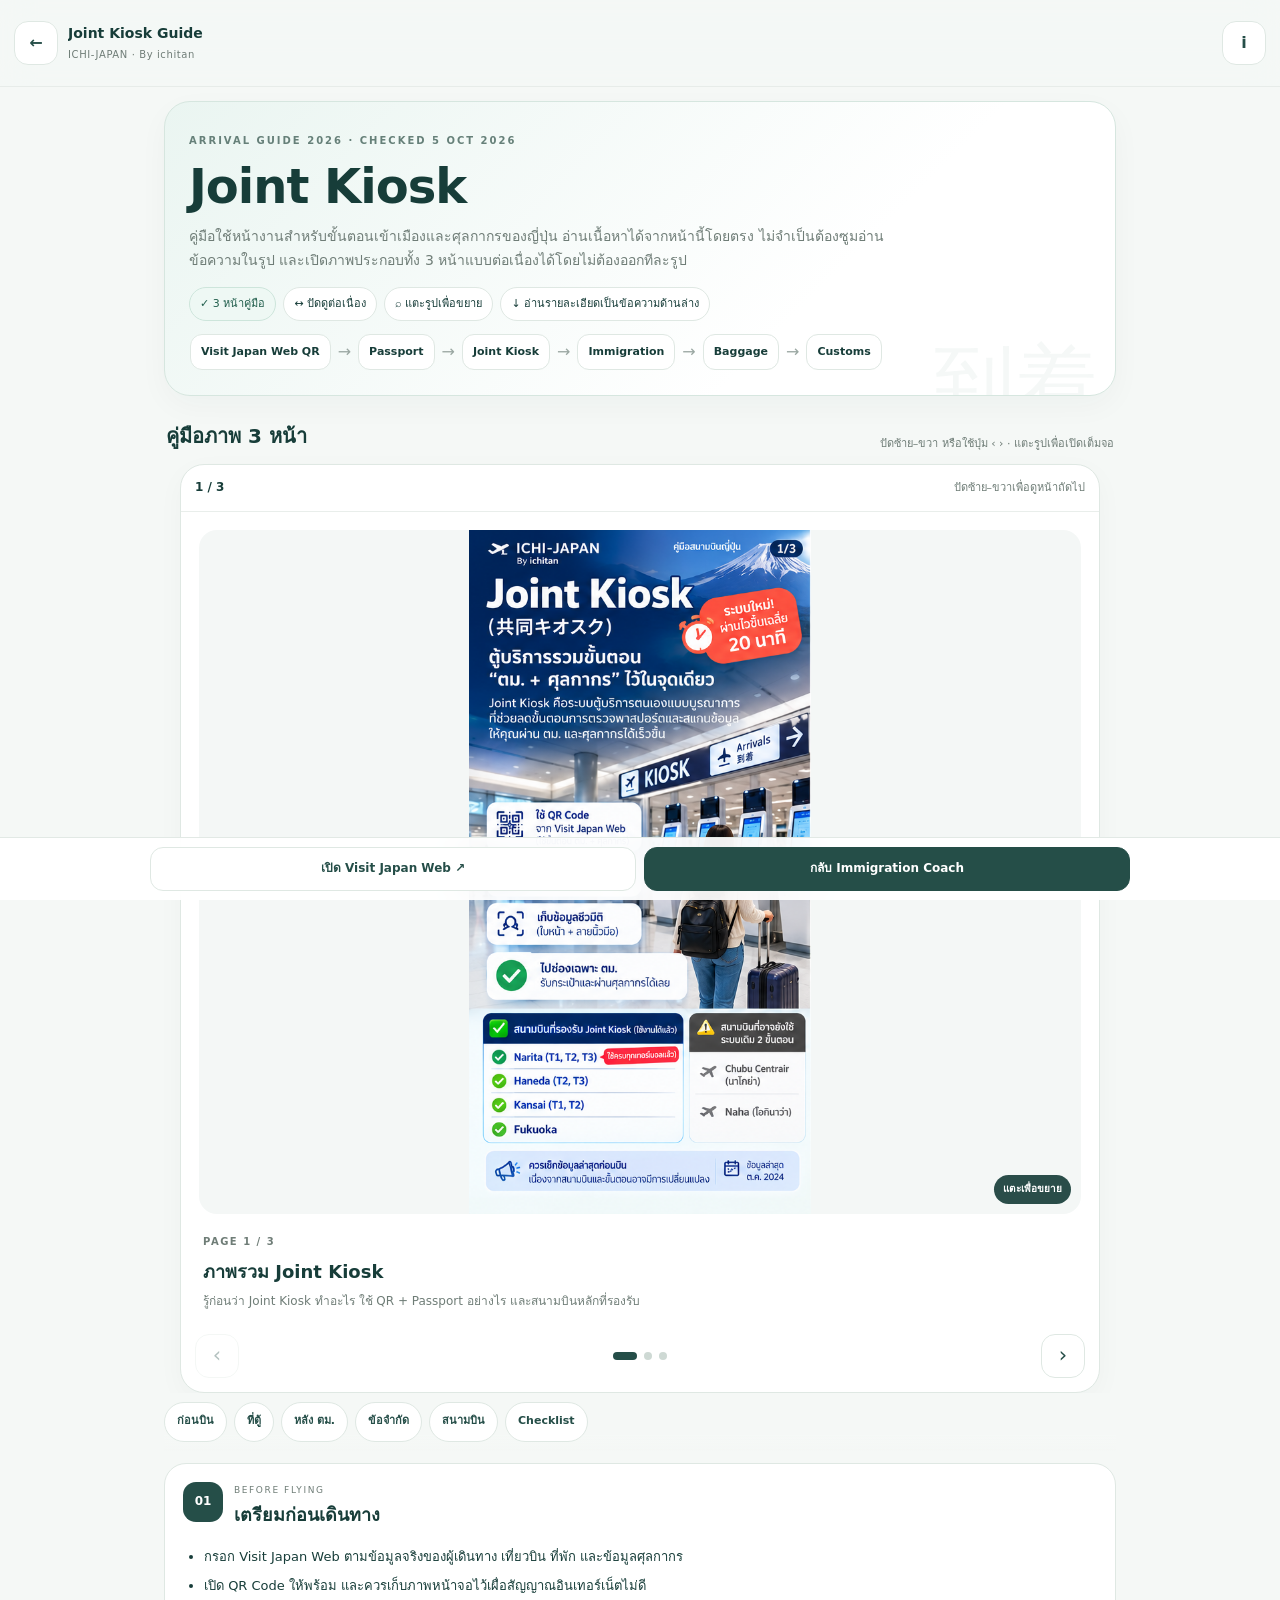
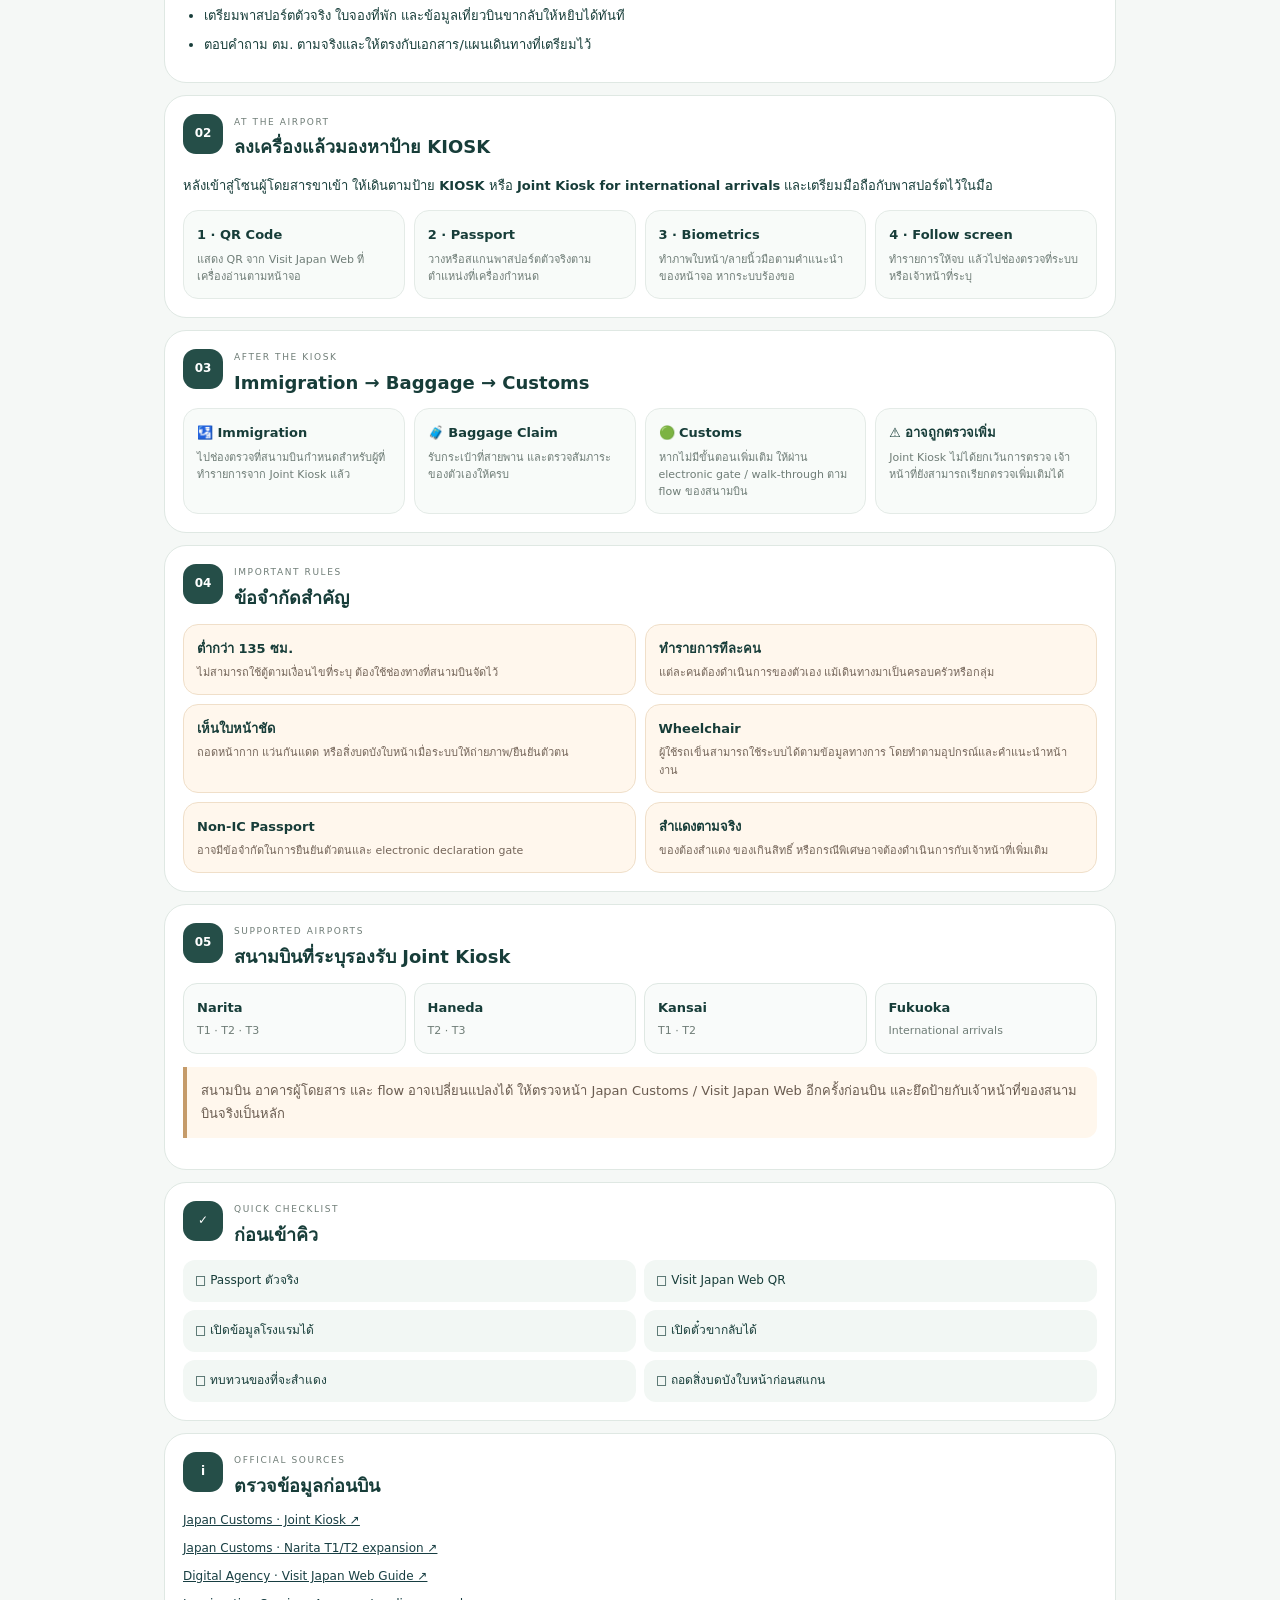
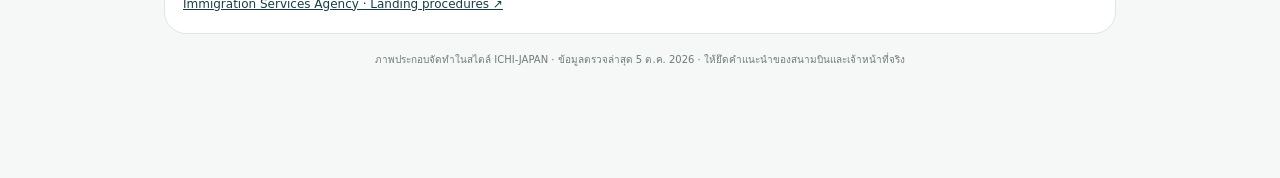
==== commit f6025735: "Add files via upload" ====
--- a/joint-kiosk.html
+++ b/joint-kiosk.html
@@ -4,103 +4,158 @@
 <meta charset="utf-8">
 <meta name="viewport" content="width=device-width,initial-scale=1,viewport-fit=cover">
 <meta name="theme-color" content="#254e48">
+<meta name="description" content="ICHI-JAPAN Joint Kiosk guide: Visit Japan Web, Immigration, baggage claim and Customs in Japan.">
 <title>Joint Kiosk Guide · ICHI-JAPAN</title>
-<link rel="stylesheet" href="style.css?v=1582">
+<link rel="stylesheet" href="style.css?v=1583">
 <style>
-body{background:#f7f8f5;color:#243b36}.jk-page{max-width:980px;margin:0 auto;padding:18px 18px 72px}.jk-top{display:flex;align-items:center;justify-content:space-between;gap:12px;margin-bottom:18px}.jk-brand{font-weight:800;letter-spacing:.08em;color:#254e48}.jk-back{display:inline-flex;align-items:center;justify-content:center;min-height:44px;padding:9px 14px;border:1px solid #dfe6e1;border-radius:12px;background:#fff;color:#254e48;text-decoration:none}.jk-hero{background:linear-gradient(135deg,#eaf5f1,#fff);border:1px solid #d7e6df;border-radius:24px;padding:24px;margin-bottom:16px}.jk-hero h1{font-size:clamp(28px,6vw,48px);margin:5px 0 10px}.jk-hero p{margin:0;color:#68756f}.jk-flow{display:flex;gap:8px;align-items:center;overflow-x:auto;padding:14px 0 2px;scrollbar-width:thin}.jk-flow span{flex:none;padding:9px 12px;border:1px solid #dfe6e1;border-radius:12px;background:#fff;font-size:13px;font-weight:700}.jk-flow i{font-style:normal;color:#97a49f}.jk-imggrid{display:grid;grid-template-columns:repeat(3,minmax(0,1fr));gap:12px;margin:16px 0}.jk-img{display:block;border-radius:18px;overflow:hidden;border:1px solid #dde7e2;background:#fff;text-decoration:none;color:inherit}.jk-img img{display:block;width:100%;aspect-ratio:4/3;object-fit:cover}.jk-img span{display:block;padding:10px 12px;font-size:12px;text-align:center;color:#68756f}.jk-card{background:#fff;border:1px solid #e1e7e3;border-radius:20px;padding:20px;margin:14px 0}.jk-head{display:flex;gap:12px;align-items:flex-start;margin-bottom:12px}.jk-no{width:42px;height:42px;display:grid;place-items:center;border-radius:14px;background:#254e48;color:#fff;font-weight:800;flex:none}.jk-head small{display:block;color:#77807b;letter-spacing:.12em;font-size:10px;margin-bottom:2px}.jk-head h2{font-size:20px;margin:0}.jk-card li{margin:9px 0;line-height:1.65}.jk-steps{display:grid;grid-template-columns:repeat(4,minmax(0,1fr));gap:10px}.jk-step{background:#f8faf9;border:1px solid #e4ebe7;border-radius:15px;padding:14px}.jk-step b,.jk-step span{display:block}.jk-step span{font-size:12px;color:#68756f;line-height:1.55;margin-top:6px}.jk-rules{display:grid;grid-template-columns:repeat(2,minmax(0,1fr));gap:10px}.jk-rule{background:#fff8f0;border:1px solid #f0dfc9;border-radius:15px;padding:14px}.jk-rule b,.jk-rule span{display:block}.jk-rule span{font-size:12px;color:#786b5f;line-height:1.55;margin-top:5px}.jk-airports{display:grid;grid-template-columns:repeat(4,minmax(0,1fr));gap:8px}.jk-airports div{border:1px solid #dfe6e1;border-radius:14px;background:#f9fbfa;padding:13px}.jk-airports b,.jk-airports span{display:block}.jk-airports span{font-size:12px;color:#68756f;margin-top:4px}.jk-note{padding:14px 16px;border-left:4px solid #c59b69;background:#fff7ed;border-radius:0 12px 12px 0;line-height:1.65;color:#68594b}.jk-check{display:grid;grid-template-columns:repeat(2,minmax(0,1fr));gap:8px}.jk-check span{padding:11px 12px;border-radius:12px;background:#f2f7f4;font-size:13px}.jk-links{display:grid;gap:9px}.jk-links a{word-break:break-word}.jk-meta{font-size:12px;color:#77807b;text-align:center;margin-top:22px}.jk-actions{display:flex;gap:10px;flex-wrap:wrap;margin-top:16px}.jk-actions a{min-height:44px}
-@media(max-width:720px){.jk-page{padding:12px 12px 56px}.jk-hero{padding:18px;border-radius:20px}.jk-imggrid{display:flex;overflow-x:auto;scroll-snap-type:x mandatory}.jk-img{min-width:82%;scroll-snap-align:start}.jk-steps{grid-template-columns:1fr}.jk-rules{grid-template-columns:1fr}.jk-airports{grid-template-columns:1fr 1fr}.jk-check{grid-template-columns:1fr}.jk-top{position:sticky;top:0;z-index:5;background:#f7f8f5e8;backdrop-filter:blur(10px);padding:8px 0}.jk-top .jk-brand{font-size:13px}}
+:root{--jk-ink:#173d39;--jk-green:#254e48;--jk-muted:#6f7d77;--jk-line:#dfe8e3;--jk-bg:#f5f8f6;--jk-soft:#edf5f1;--jk-warn:#fff7ed;--jk-blue:#eaf3fb}
+*{box-sizing:border-box}
+html{scroll-behavior:smooth;background:var(--jk-bg)}
+body{margin:0;background:var(--jk-bg);color:var(--jk-ink);min-height:100vh;overflow-x:hidden}
+button,a{-webkit-tap-highlight-color:transparent}
+.jk-appbar{position:sticky;top:0;z-index:30;display:grid;grid-template-columns:auto 1fr auto;align-items:center;gap:10px;min-height:64px;padding:calc(8px + env(safe-area-inset-top)) 14px 8px;background:#f5f8f6e8;backdrop-filter:blur(16px);border-bottom:1px solid #e7ece9}
+.jk-back,.jk-iconbtn{border:1px solid var(--jk-line);background:#fff;color:var(--jk-green);min-width:44px;height:44px;border-radius:14px;display:grid;place-items:center;text-decoration:none;font-weight:800}
+.jk-appbar-title{min-width:0}.jk-appbar-title b,.jk-appbar-title span{display:block;white-space:nowrap;overflow:hidden;text-overflow:ellipsis}.jk-appbar-title b{font-size:14px}.jk-appbar-title span{font-size:10px;color:var(--jk-muted);margin-top:2px;letter-spacing:.06em}
+.jk-page{max-width:980px;margin:0 auto;padding:14px 14px calc(92px + env(safe-area-inset-bottom))}
+.jk-hero{position:relative;overflow:hidden;background:linear-gradient(135deg,#eaf5f1 0%,#fff 68%);border:1px solid #d6e6df;border-radius:26px;padding:24px;margin-bottom:14px;box-shadow:0 10px 30px #173d3909}
+.jk-hero:after{content:'到着';position:absolute;right:18px;bottom:-30px;font:82px/1 Georgia,serif;color:#1f594a0b;pointer-events:none}.jk-hero>*{position:relative;z-index:1}
+.jk-eyebrow{font-size:10px;letter-spacing:2px;font-weight:750;color:#668079}.jk-hero h1{font-size:clamp(29px,6vw,48px);line-height:1.15;margin:7px 0 9px;letter-spacing:-1px}.jk-hero p{max-width:720px;margin:0;color:var(--jk-muted);line-height:1.75;font-size:14px}
+.jk-status{display:flex;gap:7px;flex-wrap:wrap;margin-top:14px}.jk-status span{padding:7px 10px;border-radius:999px;font-size:11px;background:#fff;border:1px solid var(--jk-line)}.jk-status .green{background:#eef8f4;border-color:#cde5db;color:#225f4d}
+.jk-quickflow{display:flex;align-items:center;gap:7px;overflow-x:auto;scrollbar-width:none;padding:13px 1px 1px}.jk-quickflow::-webkit-scrollbar{display:none}.jk-quickflow span{flex:none;border:1px solid var(--jk-line);background:#fff;border-radius:12px;padding:8px 10px;font-size:11px;font-weight:700}.jk-quickflow i{font-style:normal;color:#9aa7a2}
+.jk-section-title{display:flex;align-items:end;justify-content:space-between;gap:16px;margin:24px 2px 11px}.jk-section-title h2{font-size:20px;margin:0}.jk-section-title p{margin:0;color:var(--jk-muted);font-size:11px;text-align:right}
+.jk-story{background:#fff;border:1px solid var(--jk-line);border-radius:24px;overflow:hidden;box-shadow:0 8px 28px #173d3908}
+.jk-storybar{display:flex;align-items:center;justify-content:space-between;gap:12px;padding:13px 14px;border-bottom:1px solid #e9eeeb}.jk-counter{font-size:12px;font-weight:800}.jk-swipehint{font-size:11px;color:var(--jk-muted)}
+.jk-track{display:flex;overflow-x:auto;scroll-snap-type:x mandatory;scrollbar-width:none;overscroll-behavior-inline:contain;touch-action:pan-x pan-y}.jk-track::-webkit-scrollbar{display:none}.jk-slide{flex:0 0 100%;scroll-snap-align:start;scroll-snap-stop:always;padding:14px;min-width:0}
+.jk-media{display:block;width:100%;padding:0;border:0;background:#edf4f1;border-radius:18px;overflow:hidden;cursor:zoom-in;position:relative}.jk-media img{width:100%;height:min(72vh,760px);display:block;object-fit:contain;background:#f2f6f4}.jk-media:after{content:'แตะเพื่อขยาย';position:absolute;right:10px;bottom:10px;padding:6px 9px;border-radius:999px;background:#173d39e8;color:#fff;font-size:10px;font-weight:700}
+.jk-slidecopy{padding:13px 4px 4px}.jk-slidecopy span{font-size:10px;letter-spacing:1.5px;color:var(--jk-muted);font-weight:700}.jk-slidecopy h3{font-size:18px;margin:4px 0 5px}.jk-slidecopy p{font-size:12px;color:var(--jk-muted);line-height:1.65;margin:0}
+.jk-storynav{display:grid;grid-template-columns:44px 1fr 44px;align-items:center;gap:9px;padding:0 14px 14px}.jk-navbtn{height:44px;border:1px solid var(--jk-line);border-radius:14px;background:#fff;color:var(--jk-green);font-size:21px}.jk-navbtn:disabled{opacity:.35}.jk-dots{display:flex;justify-content:center;gap:7px}.jk-dot{width:8px;height:8px;border:0;padding:0;border-radius:50%;background:#ced9d4}.jk-dot.active{width:24px;border-radius:999px;background:var(--jk-green)}
+.jk-segment{position:sticky;top:64px;z-index:20;display:flex;gap:7px;overflow-x:auto;scrollbar-width:none;padding:9px 0;background:linear-gradient(#f5f8f6 72%,transparent)}.jk-segment::-webkit-scrollbar{display:none}.jk-segment a{flex:none;min-height:40px;display:flex;align-items:center;padding:8px 12px;border:1px solid var(--jk-line);border-radius:999px;background:#fff;color:var(--jk-green);font-size:11px;text-decoration:none;font-weight:700}
+.jk-card{scroll-margin-top:120px;background:#fff;border:1px solid var(--jk-line);border-radius:22px;padding:18px;margin:12px 0}.jk-head{display:flex;gap:11px;align-items:flex-start;margin-bottom:11px}.jk-no{width:40px;height:40px;display:grid;place-items:center;border-radius:13px;background:var(--jk-green);color:#fff;font-size:12px;font-weight:850;flex:none}.jk-head small{display:block;font-size:9px;letter-spacing:1.6px;color:var(--jk-muted);margin:1px 0 3px}.jk-head h2{font-size:18px;margin:0}.jk-card p,.jk-card li{font-size:13px;line-height:1.72}.jk-card ul{padding-left:21px;margin-bottom:0}.jk-card li{margin:7px 0}
+.jk-stepgrid{display:grid;grid-template-columns:repeat(4,minmax(0,1fr));gap:9px}.jk-step{border:1px solid #e4ebe7;background:#f8fbf9;border-radius:15px;padding:13px}.jk-step b,.jk-step span{display:block}.jk-step b{font-size:13px}.jk-step span{font-size:11px;color:var(--jk-muted);line-height:1.55;margin-top:5px}
+.jk-rulegrid{display:grid;grid-template-columns:repeat(2,minmax(0,1fr));gap:9px}.jk-rule{border:1px solid #f0dfc9;background:var(--jk-warn);border-radius:15px;padding:13px}.jk-rule b,.jk-rule span{display:block}.jk-rule b{font-size:13px}.jk-rule span{font-size:11px;color:#746559;line-height:1.55;margin-top:5px}
+.jk-airports{display:grid;grid-template-columns:repeat(4,minmax(0,1fr));gap:8px}.jk-airports>div{padding:13px;border:1px solid var(--jk-line);border-radius:14px;background:#f9fbfa}.jk-airports b,.jk-airports span{display:block}.jk-airports b{font-size:13px}.jk-airports span{font-size:11px;color:var(--jk-muted);margin-top:4px}
+.jk-check{display:grid;grid-template-columns:repeat(2,minmax(0,1fr));gap:8px}.jk-check span{padding:11px 12px;background:#f2f7f4;border-radius:12px;font-size:12px}
+.jk-note{padding:13px 14px;background:var(--jk-warn);border-left:4px solid #c59b69;border-radius:0 12px 12px 0;color:#695b4f;font-size:12px;line-height:1.65;margin-top:13px}
+.jk-links{display:grid;gap:8px}.jk-links a{font-size:12px;overflow-wrap:anywhere}.jk-meta{text-align:center;color:var(--jk-muted);font-size:10px;line-height:1.6;margin:18px 0}
+.jk-bottom{position:fixed;z-index:25;left:0;right:0;bottom:0;padding:9px 12px calc(9px + env(safe-area-inset-bottom));background:#ffffffed;backdrop-filter:blur(16px);border-top:1px solid #e2e9e5}.jk-bottom>div{max-width:980px;margin:auto;display:grid;grid-template-columns:1fr 1fr;gap:8px}.jk-bottom a{min-height:44px;border-radius:13px;text-decoration:none;display:flex;align-items:center;justify-content:center;font-size:12px;font-weight:750;border:1px solid var(--jk-line);background:#fff;color:var(--jk-green)}.jk-bottom a.primary{background:var(--jk-green);border-color:var(--jk-green);color:#fff}
+/* Fullscreen gallery */
+.jk-viewer[hidden]{display:none!important}.jk-viewer{position:fixed;inset:0;z-index:1000;background:#07110feF;color:#fff;display:grid;grid-template-rows:auto 1fr auto;padding:calc(10px + env(safe-area-inset-top)) 10px calc(10px + env(safe-area-inset-bottom))}.jk-viewerbar{display:grid;grid-template-columns:48px 1fr 48px;align-items:center;gap:8px}.jk-viewerbar button{height:44px;border:0;border-radius:14px;background:#ffffff18;color:#fff;font-size:22px}.jk-viewerbar div{text-align:center}.jk-viewerbar b,.jk-viewerbar span{display:block}.jk-viewerbar b{font-size:12px}.jk-viewerbar span{font-size:10px;color:#c8d4d0;margin-top:2px}.jk-stage{min-height:0;display:grid;place-items:center;position:relative;overflow:hidden;touch-action:pan-y pinch-zoom}.jk-stage img{display:block;max-width:100%;max-height:100%;object-fit:contain;border-radius:10px;user-select:none;-webkit-user-drag:none}.jk-viewernav{display:grid;grid-template-columns:52px 1fr 52px;align-items:center;gap:8px;padding-top:8px}.jk-viewernav>button{height:48px;border:1px solid #ffffff25;border-radius:15px;background:#ffffff12;color:#fff;font-size:24px}.jk-viewerdots{display:flex;justify-content:center;gap:7px}.jk-viewerdots button{width:8px;height:8px;border:0;border-radius:50%;padding:0;background:#ffffff50}.jk-viewerdots button.active{width:25px;border-radius:999px;background:#fff}.jk-viewer-help{text-align:center;color:#aebeba;font-size:10px;margin-top:5px;grid-column:1/-1}
+@media(min-width:760px){.jk-media img{height:min(76vh,780px);object-fit:contain;background:#f4f7f6}.jk-slide{padding:18px}.jk-story{max-width:920px;margin:auto}}
+@media(max-width:720px){.jk-page{padding-inline:11px}.jk-hero{padding:18px;border-radius:21px}.jk-hero h1{font-size:31px}.jk-section-title{margin-top:19px}.jk-section-title p{display:none}.jk-slide{padding:10px}.jk-media img{height:min(72vh,680px);object-fit:contain}.jk-stepgrid,.jk-rulegrid,.jk-check{grid-template-columns:1fr}.jk-airports{grid-template-columns:1fr 1fr}.jk-card{padding:15px;border-radius:19px}.jk-segment{top:61px}.jk-swipehint{font-size:10px}}
+@media(prefers-reduced-motion:reduce){html{scroll-behavior:auto}.jk-track{scroll-behavior:auto!important}}
 </style>
 </head>
 <body>
+<header class="jk-appbar">
+  <button class="jk-back" id="backBtn" type="button" aria-label="กลับไป ICHI-JAPAN">←</button>
+  <div class="jk-appbar-title"><b>Joint Kiosk Guide</b><span>ICHI-JAPAN · By ichitan</span></div>
+  <a class="jk-iconbtn" href="#sources" aria-label="ดูแหล่งข้อมูล">i</a>
+</header>
 <main class="jk-page">
-  <div class="jk-top"><span class="jk-brand">ICHI-JAPAN · By ichitan</span><a class="jk-back" href="./#travel" onclick="if(history.length>1){history.back();return false}">← กลับ</a></div>
-
   <section class="jk-hero">
-    <span class="eyebrow">ARRIVAL GUIDE 2026 · CHECKED 5 OCT 2026</span>
+    <span class="jk-eyebrow">ARRIVAL GUIDE 2026 · CHECKED 5 OCT 2026</span>
     <h1>Joint Kiosk</h1>
-    <p>คู่มือเตรียมผ่านขั้นตอนเข้าเมืองและศุลกากรของญี่ปุ่นแบบ Joint Kiosk สำหรับนักท่องเที่ยว โดยให้ยึดป้าย หน้าจอ และเจ้าหน้าที่ ณ สนามบินจริงเป็นหลัก</p>
-    <div class="jk-flow"><span>Visit Japan Web QR</span><i>→</i><span>Passport</span><i>→</i><span>Joint Kiosk</span><i>→</i><span>Immigration</span><i>→</i><span>Baggage</span><i>→</i><span>Customs</span></div>
-    <div class="jk-actions"><a class="btn primary" href="https://www.vjw.digital.go.jp/" target="_blank" rel="noopener">เปิด Visit Japan Web ↗</a><a class="btn" href="https://services.digital.go.jp/visit-japan-web/guide/" target="_blank" rel="noopener">คู่มือทางการ ↗</a></div>
+    <p>คู่มือใช้หน้างานสำหรับขั้นตอนเข้าเมืองและศุลกากรของญี่ปุ่น อ่านเนื้อหาได้จากหน้านี้โดยตรง ไม่จำเป็นต้องซูมอ่านข้อความในรูป และเปิดภาพประกอบทั้ง 3 หน้าแบบต่อเนื่องได้โดยไม่ต้องออกทีละรูป</p>
+    <div class="jk-status"><span class="green">✓ 3 หน้าคู่มือ</span><span>↔ ปัดดูต่อเนื่อง</span><span>⌕ แตะรูปเพื่อขยาย</span><span>↓ อ่านรายละเอียดเป็นข้อความด้านล่าง</span></div>
+    <div class="jk-quickflow"><span>Visit Japan Web QR</span><i>→</i><span>Passport</span><i>→</i><span>Joint Kiosk</span><i>→</i><span>Immigration</span><i>→</i><span>Baggage</span><i>→</i><span>Customs</span></div>
   </section>
 
-  <section class="jk-imggrid" aria-label="ภาพคู่มือ Joint Kiosk">
-    <a class="jk-img" href="./joint-kiosk-overview.png" target="_blank" rel="noopener"><img src="./joint-kiosk-overview.png" alt="ภาพรวม Joint Kiosk"><span>1/3 · ภาพรวม Joint Kiosk · แตะเพื่อดูเต็มรูป</span></a>
-    <a class="jk-img" href="./joint-kiosk-steps.png" target="_blank" rel="noopener"><img src="./joint-kiosk-steps.png" alt="ขั้นตอน Joint Kiosk"><span>2/3 · ขั้นตอนใช้งาน · แตะเพื่อดูเต็มรูป</span></a>
-    <a class="jk-img" href="./joint-kiosk-rules.png" target="_blank" rel="noopener"><img src="./joint-kiosk-rules.png" alt="ข้อควรรู้ Joint Kiosk"><span>3/3 · ข้อควรรู้และ Checklist · แตะเพื่อดูเต็มรูป</span></a>
+  <div class="jk-section-title"><h2>คู่มือภาพ 3 หน้า</h2><p>ปัดซ้าย–ขวา หรือใช้ปุ่ม ‹ › · แตะรูปเพื่อเปิดเต็มจอ</p></div>
+  <section class="jk-story" id="guide-gallery" aria-label="คู่มือภาพ Joint Kiosk 3 หน้า">
+    <div class="jk-storybar"><span class="jk-counter" id="storyCounter">1 / 3</span><span class="jk-swipehint">ปัดซ้าย–ขวาเพื่อดูหน้าถัดไป</span></div>
+    <div class="jk-track" id="storyTrack">
+      <article class="jk-slide" id="slide-1" data-index="0">
+        <button class="jk-media" type="button" data-view="0" aria-label="ขยายภาพรวม Joint Kiosk"><img src="./joint-kiosk-overview.png" alt="ภาพรวม Joint Kiosk ของ ICHI-JAPAN"></button>
+        <div class="jk-slidecopy"><span>PAGE 1 / 3</span><h3>ภาพรวม Joint Kiosk</h3><p>รู้ก่อนว่า Joint Kiosk ทำอะไร ใช้ QR + Passport อย่างไร และสนามบินหลักที่รองรับ</p></div>
+      </article>
+      <article class="jk-slide" id="slide-2" data-index="1">
+        <button class="jk-media" type="button" data-view="1" aria-label="ขยายภาพขั้นตอน Joint Kiosk"><img src="./joint-kiosk-steps.png" alt="ขั้นตอนใช้งาน Joint Kiosk ของ ICHI-JAPAN"></button>
+        <div class="jk-slidecopy"><span>PAGE 2 / 3</span><h3>Step-by-step ที่ตู้</h3><p>Visit Japan Web → หา KIOSK → QR → Passport → Biometrics → Immigration → รับกระเป๋า → Customs</p></div>
+      </article>
+      <article class="jk-slide" id="slide-3" data-index="2">
+        <button class="jk-media" type="button" data-view="2" aria-label="ขยายภาพข้อควรรู้ Joint Kiosk"><img src="./joint-kiosk-rules.png" alt="ข้อควรรู้และ Checklist Joint Kiosk ของ ICHI-JAPAN"></button>
+        <div class="jk-slidecopy"><span>PAGE 3 / 3</span><h3>ข้อจำกัด + Checklist</h3><p>135 ซม., ทำทีละคน, ถอดสิ่งบดบังใบหน้า, ลำดับหลัง ตม. และรายการที่ควรเตรียมก่อนเข้าคิว</p></div>
+      </article>
+    </div>
+    <div class="jk-storynav"><button class="jk-navbtn" id="storyPrev" type="button" aria-label="ภาพก่อนหน้า">‹</button><div class="jk-dots" id="storyDots"></div><button class="jk-navbtn" id="storyNext" type="button" aria-label="ภาพถัดไป">›</button></div>
   </section>
 
-  <section class="jk-card">
+  <nav class="jk-segment" aria-label="หัวข้อคู่มือ"><a href="#prepare">ก่อนบิน</a><a href="#kiosk">ที่ตู้</a><a href="#after">หลัง ตม.</a><a href="#rules">ข้อจำกัด</a><a href="#airports">สนามบิน</a><a href="#checklist">Checklist</a></nav>
+
+  <section class="jk-card" id="prepare">
     <div class="jk-head"><div class="jk-no">01</div><div><small>BEFORE FLYING</small><h2>เตรียมก่อนเดินทาง</h2></div></div>
-    <ul>
-      <li>กรอก Visit Japan Web ตามข้อมูลจริงของผู้เดินทาง เที่ยวบิน ที่พัก และข้อมูลศุลกากร</li>
-      <li>เปิด QR Code ให้พร้อม และควรเก็บภาพหน้าจอไว้เผื่อสัญญาณอินเทอร์เน็ตไม่ดี</li>
-      <li>เตรียมพาสปอร์ตตัวจริง ใบจองที่พัก และข้อมูลเที่ยวบินขากลับให้หยิบได้ทันที</li>
-      <li>ข้อมูลจาก QR ใช้ช่วยลดการกรอกข้อมูลซ้ำระหว่างขั้นตอนเข้าเมืองและศุลกากร</li>
-    </ul>
+    <ul><li>กรอก Visit Japan Web ตามข้อมูลจริงของผู้เดินทาง เที่ยวบิน ที่พัก และข้อมูลศุลกากร</li><li>เปิด QR Code ให้พร้อม และควรเก็บภาพหน้าจอไว้เผื่อสัญญาณอินเทอร์เน็ตไม่ดี</li><li>เตรียมพาสปอร์ตตัวจริง ใบจองที่พัก และข้อมูลเที่ยวบินขากลับให้หยิบได้ทันที</li><li>ตอบคำถาม ตม. ตามจริงและให้ตรงกับเอกสาร/แผนเดินทางที่เตรียมไว้</li></ul>
   </section>
 
-  <section class="jk-card">
+  <section class="jk-card" id="kiosk">
     <div class="jk-head"><div class="jk-no">02</div><div><small>AT THE AIRPORT</small><h2>ลงเครื่องแล้วมองหาป้าย KIOSK</h2></div></div>
     <p>หลังเข้าสู่โซนผู้โดยสารขาเข้า ให้เดินตามป้าย <b>KIOSK</b> หรือ <b>Joint Kiosk for international arrivals</b> และเตรียมมือถือกับพาสปอร์ตไว้ในมือ</p>
-    <div class="jk-steps">
-      <div class="jk-step"><b>1 · Scan QR</b><span>แสดง QR จาก Visit Japan Web ที่เครื่องอ่านตามตำแหน่งบนตู้</span></div>
-      <div class="jk-step"><b>2 · Passport</b><span>วางหรือสแกนพาสปอร์ตตามคำแนะนำของเครื่อง โดยใช้พาสปอร์ตตัวจริง</span></div>
-      <div class="jk-step"><b>3 · Biometrics</b><span>ทำขั้นตอนภาพใบหน้าและลายนิ้วมือตามหน้าจอ หากระบบร้องขอ</span></div>
-      <div class="jk-step"><b>4 · Follow screen</b><span>เมื่อเสร็จแล้วให้ไปช่องตรวจที่หน้าจอหรือเจ้าหน้าที่ระบุ</span></div>
-    </div>
+    <div class="jk-stepgrid"><div class="jk-step"><b>1 · QR Code</b><span>แสดง QR จาก Visit Japan Web ที่เครื่องอ่านตามหน้าจอ</span></div><div class="jk-step"><b>2 · Passport</b><span>วางหรือสแกนพาสปอร์ตตัวจริงตามตำแหน่งที่เครื่องกำหนด</span></div><div class="jk-step"><b>3 · Biometrics</b><span>ทำภาพใบหน้า/ลายนิ้วมือตามคำแนะนำของหน้าจอ หากระบบร้องขอ</span></div><div class="jk-step"><b>4 · Follow screen</b><span>ทำรายการให้จบ แล้วไปช่องตรวจที่ระบบหรือเจ้าหน้าที่ระบุ</span></div></div>
   </section>
 
-  <section class="jk-card">
+  <section class="jk-card" id="after">
     <div class="jk-head"><div class="jk-no">03</div><div><small>AFTER THE KIOSK</small><h2>Immigration → Baggage → Customs</h2></div></div>
-    <div class="jk-steps">
-      <div class="jk-step"><b>🛂 Immigration</b><span>ไปช่องตรวจที่สนามบินกำหนดสำหรับผู้ที่ทำรายการจาก Joint Kiosk แล้ว</span></div>
-      <div class="jk-step"><b>🧳 Baggage Claim</b><span>รับกระเป๋าเดินทางที่สายพานตามปกติและตรวจสัมภาระให้ครบ</span></div>
-      <div class="jk-step"><b>🟢 Customs</b><span>หากไม่มีขั้นตอนเพิ่มเติม ให้ผ่าน electronic gate / walk-through ตาม flow ของสนามบิน</span></div>
-      <div class="jk-step"><b>⚠ อาจถูกตรวจเพิ่ม</b><span>การใช้ Joint Kiosk ไม่ได้ยกเว้นการตรวจ ศุลกากรยังสามารถเรียกตรวจเพิ่มเติมได้</span></div>
-    </div>
+    <div class="jk-stepgrid"><div class="jk-step"><b>🛂 Immigration</b><span>ไปช่องตรวจที่สนามบินกำหนดสำหรับผู้ที่ทำรายการจาก Joint Kiosk แล้ว</span></div><div class="jk-step"><b>🧳 Baggage Claim</b><span>รับกระเป๋าที่สายพาน และตรวจสัมภาระของตัวเองให้ครบ</span></div><div class="jk-step"><b>🟢 Customs</b><span>หากไม่มีขั้นตอนเพิ่มเติม ให้ผ่าน electronic gate / walk-through ตาม flow ของสนามบิน</span></div><div class="jk-step"><b>⚠ อาจถูกตรวจเพิ่ม</b><span>Joint Kiosk ไม่ได้ยกเว้นการตรวจ เจ้าหน้าที่ยังสามารถเรียกตรวจเพิ่มเติมได้</span></div></div>
   </section>
 
-  <section class="jk-card">
+  <section class="jk-card" id="rules">
     <div class="jk-head"><div class="jk-no">04</div><div><small>IMPORTANT RULES</small><h2>ข้อจำกัดสำคัญ</h2></div></div>
-    <div class="jk-rules">
-      <div class="jk-rule"><b>ต่ำกว่า 135 ซม.</b><span>ไม่สามารถใช้ตู้ตามเงื่อนไขที่ระบุ ต้องใช้ช่องทางที่สนามบินจัดไว้</span></div>
-      <div class="jk-rule"><b>ทำรายการทีละคน</b><span>แต่ละคนต้องดำเนินการของตัวเอง แม้จะเดินทางมาเป็นครอบครัวหรือกลุ่ม</span></div>
-      <div class="jk-rule"><b>ต้องเห็นใบหน้าชัด</b><span>ถอดหน้ากาก แว่นกันแดด หรือสิ่งที่บดบังใบหน้าในขั้นตอนถ่ายภาพ/ยืนยันตัวตน</span></div>
-      <div class="jk-rule"><b>Wheelchair</b><span>ผู้ใช้รถเข็นสามารถใช้ระบบได้ตามข้อมูลทางการ แต่ให้ทำตามอุปกรณ์และคำแนะนำหน้างาน</span></div>
-      <div class="jk-rule"><b>Non-IC Passport</b><span>อาจมีข้อจำกัดในการยืนยันตัวตนและการใช้ electronic declaration gate</span></div>
-      <div class="jk-rule"><b>สำแดงตามจริง</b><span>ของต้องสำแดง ของเกินสิทธิ์ หรือกรณีพิเศษอาจต้องไปดำเนินการกับเจ้าหน้าที่</span></div>
-    </div>
+    <div class="jk-rulegrid"><div class="jk-rule"><b>ต่ำกว่า 135 ซม.</b><span>ไม่สามารถใช้ตู้ตามเงื่อนไขที่ระบุ ต้องใช้ช่องทางที่สนามบินจัดไว้</span></div><div class="jk-rule"><b>ทำรายการทีละคน</b><span>แต่ละคนต้องดำเนินการของตัวเอง แม้เดินทางมาเป็นครอบครัวหรือกลุ่ม</span></div><div class="jk-rule"><b>เห็นใบหน้าชัด</b><span>ถอดหน้ากาก แว่นกันแดด หรือสิ่งบดบังใบหน้าเมื่อระบบให้ถ่ายภาพ/ยืนยันตัวตน</span></div><div class="jk-rule"><b>Wheelchair</b><span>ผู้ใช้รถเข็นสามารถใช้ระบบได้ตามข้อมูลทางการ โดยทำตามอุปกรณ์และคำแนะนำหน้างาน</span></div><div class="jk-rule"><b>Non-IC Passport</b><span>อาจมีข้อจำกัดในการยืนยันตัวตนและ electronic declaration gate</span></div><div class="jk-rule"><b>สำแดงตามจริง</b><span>ของต้องสำแดง ของเกินสิทธิ์ หรือกรณีพิเศษอาจต้องดำเนินการกับเจ้าหน้าที่เพิ่มเติม</span></div></div>
   </section>
 
-  <section class="jk-card">
+  <section class="jk-card" id="airports">
     <div class="jk-head"><div class="jk-no">05</div><div><small>SUPPORTED AIRPORTS</small><h2>สนามบินที่ระบุรองรับ Joint Kiosk</h2></div></div>
-    <div class="jk-airports">
-      <div><b>Narita</b><span>T1 · T2 · T3</span></div>
-      <div><b>Haneda</b><span>T2 · T3</span></div>
-      <div><b>Kansai</b><span>T1 · T2</span></div>
-      <div><b>Fukuoka</b><span>International arrivals</span></div>
-    </div>
-    <p class="jk-note">สนามบิน อาคารผู้โดยสาร และ flow อาจมีการเปลี่ยนแปลง ควรตรวจหน้า Japan Customs / Visit Japan Web อีกครั้งก่อนเดินทาง และให้ยึดป้ายกับเจ้าหน้าที่ของสนามบินจริง</p>
+    <div class="jk-airports"><div><b>Narita</b><span>T1 · T2 · T3</span></div><div><b>Haneda</b><span>T2 · T3</span></div><div><b>Kansai</b><span>T1 · T2</span></div><div><b>Fukuoka</b><span>International arrivals</span></div></div>
+    <p class="jk-note">สนามบิน อาคารผู้โดยสาร และ flow อาจเปลี่ยนแปลงได้ ให้ตรวจหน้า Japan Customs / Visit Japan Web อีกครั้งก่อนบิน และยึดป้ายกับเจ้าหน้าที่ของสนามบินจริงเป็นหลัก</p>
   </section>
 
-  <section class="jk-card">
+  <section class="jk-card" id="checklist">
     <div class="jk-head"><div class="jk-no">✓</div><div><small>QUICK CHECKLIST</small><h2>ก่อนเข้าคิว</h2></div></div>
-    <div class="jk-check">
-      <span>□ Passport ตัวจริง</span><span>□ Visit Japan Web QR</span><span>□ เปิดข้อมูลโรงแรมได้</span><span>□ เปิดตั๋วขากลับได้</span><span>□ ทบทวนของที่จะสำแดง</span><span>□ ถอดหน้ากาก/แว่นก่อนสแกนใบหน้า</span>
-    </div>
+    <div class="jk-check"><span>□ Passport ตัวจริง</span><span>□ Visit Japan Web QR</span><span>□ เปิดข้อมูลโรงแรมได้</span><span>□ เปิดตั๋วขากลับได้</span><span>□ ทบทวนของที่จะสำแดง</span><span>□ ถอดสิ่งบดบังใบหน้าก่อนสแกน</span></div>
   </section>
 
-  <section class="jk-card">
-    <div class="jk-head"><div class="jk-no">i</div><div><small>OFFICIAL SOURCES</small><h2>แหล่งข้อมูลทางการ</h2></div></div>
-    <div class="jk-links">
-      <a href="https://www.customs.go.jp/kaigairyoko/pilot_kiosk.html" target="_blank" rel="noopener">Japan Customs · Joint Kiosk ↗</a>
-      <a href="https://www.customs.go.jp/kaigairyoko/20260918.html" target="_blank" rel="noopener">Japan Customs · Narita T1/T2 expansion ↗</a>
-      <a href="https://services.digital.go.jp/visit-japan-web/guide/" target="_blank" rel="noopener">Digital Agency · Visit Japan Web Guide ↗</a>
-      <a href="https://www.moj.go.jp/isa/immigration/procedures/zyouriku_00001.html" target="_blank" rel="noopener">Immigration Services Agency · Landing procedures ↗</a>
-    </div>
+  <section class="jk-card" id="sources">
+    <div class="jk-head"><div class="jk-no">i</div><div><small>OFFICIAL SOURCES</small><h2>ตรวจข้อมูลก่อนบิน</h2></div></div>
+    <div class="jk-links"><a href="https://www.customs.go.jp/kaigairyoko/pilot_kiosk.html" target="_blank" rel="noopener">Japan Customs · Joint Kiosk ↗</a><a href="https://www.customs.go.jp/kaigairyoko/20260918.html" target="_blank" rel="noopener">Japan Customs · Narita T1/T2 expansion ↗</a><a href="https://services.digital.go.jp/visit-japan-web/guide/" target="_blank" rel="noopener">Digital Agency · Visit Japan Web Guide ↗</a><a href="https://www.moj.go.jp/isa/immigration/procedures/zyouriku_00001.html" target="_blank" rel="noopener">Immigration Services Agency · Landing procedures ↗</a></div>
   </section>
+  <p class="jk-meta">ภาพประกอบจัดทำในสไตล์ ICHI-JAPAN · ข้อมูลตรวจล่าสุด 5 ต.ค. 2026 · ให้ยึดคำแนะนำของสนามบินและเจ้าหน้าที่จริง</p>
+</main>
 
-  <p class="jk-meta">ICHI-JAPAN · By ichitan · v1.5.8 · b1582 · ข้อมูลตรวจ 5 ต.ค. 2026</p>
-</main>
+<div class="jk-bottom"><div><a href="https://www.vjw.digital.go.jp/" target="_blank" rel="noopener">เปิด Visit Japan Web ↗</a><a class="primary" href="./#travel">กลับ Immigration Coach</a></div></div>
+
+<div class="jk-viewer" id="viewer" hidden role="dialog" aria-modal="true" aria-label="ดูภาพคู่มือแบบเต็มจอ">
+  <div class="jk-viewerbar"><button type="button" id="viewerClose" aria-label="ปิด">×</button><div><b id="viewerCounter">1 / 3</b><span id="viewerTitle">ภาพรวม Joint Kiosk</span></div><button type="button" id="viewerInfo" aria-label="กลับไปข้อความของหน้านี้">i</button></div>
+  <div class="jk-stage" id="viewerStage"><img id="viewerImage" src="./joint-kiosk-overview.png" alt=""></div>
+  <div class="jk-viewernav"><button type="button" id="viewerPrev" aria-label="ภาพก่อนหน้า">‹</button><div class="jk-viewerdots" id="viewerDots"></div><button type="button" id="viewerNext" aria-label="ภาพถัดไป">›</button><span class="jk-viewer-help">ปัดซ้าย–ขวาเพื่อเปลี่ยนภาพ · กด × หรือปัดลงเพื่อปิด</span></div>
+</div>
+<script>
+(()=>{
+ const slides=[
+  {src:'./joint-kiosk-overview.png',title:'ภาพรวม Joint Kiosk',hash:'#slide-1'},
+  {src:'./joint-kiosk-steps.png',title:'ขั้นตอนใช้งานที่ตู้',hash:'#slide-2'},
+  {src:'./joint-kiosk-rules.png',title:'ข้อควรรู้และ Checklist',hash:'#slide-3'}
+ ];
+ const track=document.getElementById('storyTrack'),counter=document.getElementById('storyCounter'),prev=document.getElementById('storyPrev'),next=document.getElementById('storyNext'),dots=document.getElementById('storyDots');
+ let index=0,viewerIndex=0,scrollTimer=0,startX=0,startY=0;
+ const clamp=n=>Math.max(0,Math.min(slides.length-1,n));
+ slides.forEach((_,i)=>{const b=document.createElement('button');b.className='jk-dot'+(i===0?' active':'');b.type='button';b.setAttribute('aria-label','ไปภาพ '+(i+1));b.addEventListener('click',()=>go(i));dots.appendChild(b)});
+ function paint(){counter.textContent=(index+1)+' / '+slides.length;prev.disabled=index===0;next.disabled=index===slides.length-1;[...dots.children].forEach((d,i)=>d.classList.toggle('active',i===index))}
+ function go(i,behavior='smooth'){index=clamp(i);track.scrollTo({left:track.clientWidth*index,behavior});paint()}
+ prev.addEventListener('click',()=>go(index-1));next.addEventListener('click',()=>go(index+1));
+ track.addEventListener('scroll',()=>{clearTimeout(scrollTimer);scrollTimer=setTimeout(()=>{const i=clamp(Math.round(track.scrollLeft/Math.max(1,track.clientWidth)));if(i!==index){index=i;paint()}},80)},{passive:true});
+ const h=location.hash.match(/^#slide-(\d)$/);if(h){index=clamp(Number(h[1])-1);requestAnimationFrame(()=>go(index,'auto'))}else paint();
+ document.getElementById('backBtn').addEventListener('click',()=>{if(document.referrer&&new URL(document.referrer,location.href).origin===location.origin&&history.length>1)history.back();else location.href='./#travel'});
+ const viewer=document.getElementById('viewer'),vimg=document.getElementById('viewerImage'),vcounter=document.getElementById('viewerCounter'),vtitle=document.getElementById('viewerTitle'),vdots=document.getElementById('viewerDots');
+ slides.forEach((_,i)=>{const b=document.createElement('button');b.type='button';b.setAttribute('aria-label','ดูภาพ '+(i+1));b.addEventListener('click',()=>showViewer(i));vdots.appendChild(b)});
+ function paintViewer(){const s=slides[viewerIndex];vimg.src=s.src;vimg.alt=s.title;vcounter.textContent=(viewerIndex+1)+' / '+slides.length;vtitle.textContent=s.title;[...vdots.children].forEach((d,i)=>d.classList.toggle('active',i===viewerIndex))}
+ function showViewer(i){viewerIndex=clamp(i);paintViewer();viewer.hidden=false;document.body.style.overflow='hidden';document.getElementById('viewerClose').focus()}
+ function closeViewer(){viewer.hidden=true;document.body.style.overflow=''}
+ document.querySelectorAll('[data-view]').forEach(b=>b.addEventListener('click',()=>showViewer(Number(b.dataset.view))));
+ document.getElementById('viewerClose').addEventListener('click',closeViewer);document.getElementById('viewerPrev').addEventListener('click',()=>{viewerIndex=(viewerIndex+slides.length-1)%slides.length;paintViewer()});document.getElementById('viewerNext').addEventListener('click',()=>{viewerIndex=(viewerIndex+1)%slides.length;paintViewer()});document.getElementById('viewerInfo').addEventListener('click',()=>{const target=document.getElementById('slide-'+(viewerIndex+1));closeViewer();target?.scrollIntoView({block:'center'})});
+ document.addEventListener('keydown',e=>{if(viewer.hidden)return;if(e.key==='Escape')closeViewer();if(e.key==='ArrowLeft'){viewerIndex=(viewerIndex+slides.length-1)%slides.length;paintViewer()}if(e.key==='ArrowRight'){viewerIndex=(viewerIndex+1)%slides.length;paintViewer()}});
+ const stage=document.getElementById('viewerStage');stage.addEventListener('touchstart',e=>{const t=e.changedTouches[0];startX=t.clientX;startY=t.clientY},{passive:true});stage.addEventListener('touchend',e=>{const t=e.changedTouches[0],dx=t.clientX-startX,dy=t.clientY-startY;if(Math.abs(dx)>55&&Math.abs(dx)>Math.abs(dy)){viewerIndex=dx<0?(viewerIndex+1)%slides.length:(viewerIndex+slides.length-1)%slides.length;paintViewer()}else if(dy>90&&Math.abs(dy)>Math.abs(dx)){closeViewer()}},{passive:true});
+ viewer.addEventListener('click',e=>{if(e.target===viewer)closeViewer()});
+})();
+</script>
 </body>
 </html>
--- a/style.css
+++ b/style.css
@@ -567,6 +567,6 @@
 .joint158{border:1px solid #d8e7e1;border-radius:24px;background:linear-gradient(135deg,#fff,#f2f8f5);padding:22px;margin:0 0 20px;box-shadow:0 12px 38px #173d390d}.joint158-copy h2{font-size:clamp(22px,3vw,31px);margin:6px 0 8px}.joint158-copy>p{max-width:820px;margin:0;color:var(--muted)}.joint158-status{display:flex;gap:8px;flex-wrap:wrap;margin:14px 0}.joint158-status span{display:inline-flex;align-items:center;min-height:34px;border-radius:999px;padding:7px 11px;font-size:12px;border:1px solid var(--line);background:#fff}.joint158-status .ok{color:#225f4d;background:#edf8f3;border-color:#cfe6dc}.joint158-status .watch{color:#8b622e;background:#fff8ed;border-color:#ecd8b7}.joint158-flow{display:flex;align-items:center;gap:8px;overflow-x:auto;padding:14px 2px 10px;scrollbar-width:thin}.joint158-flow span{flex:none;border-radius:12px;background:#fff;border:1px solid var(--line);padding:9px 12px;font-size:12px;font-weight:650}.joint158-flow i{font-style:normal;color:#9aa7a2}.joint158-visuals{display:grid;grid-template-columns:repeat(3,minmax(0,1fr));gap:10px;margin-top:12px}.joint158-visuals figure{margin:0;min-width:0}.joint158-crop{height:190px;border-radius:16px;overflow:hidden;border:1px solid #dfe8e4;background:#eaf2ef}.joint158-crop img{width:100%;height:100%;object-fit:cover;display:block}.joint158-crop.overview img{object-position:50% 42%;transform:scale(1.08)}.joint158-crop.steps img{object-position:50% 48%;transform:scale(1.05)}.joint158-crop.rules img{object-position:50% 36%;transform:scale(1.04)}.joint158-visuals figcaption{text-align:center;color:var(--muted);font-size:11px;padding-top:6px}.joint158-caption{font-size:11px;color:var(--muted);margin:10px 0 0}.joint-modal158{max-width:900px}.joint-modal158-hero{background:linear-gradient(135deg,#eaf5f1,#f8fbfa);border:1px solid #d5e6df;border-radius:22px;padding:20px;margin-bottom:14px}.joint-modal158-hero h2{font-size:clamp(25px,4vw,38px);margin:5px 0 8px}.joint-modal158-hero p{margin:0;color:var(--muted)}.joint-modal158-section{border:1px solid var(--line);border-radius:20px;padding:18px;margin:12px 0;background:#fff}.joint-modal158-head{display:flex;gap:12px;align-items:flex-start;margin-bottom:12px}.joint-modal158-head>b{display:grid;place-items:center;flex:none;width:42px;height:42px;border-radius:14px;background:var(--green);color:#fff;font-size:14px}.joint-modal158-head span{font-size:10px;letter-spacing:1.7px;color:var(--muted)}.joint-modal158-head h3{font-size:18px;margin:2px 0}.joint158-list{padding-left:22px}.joint158-list li{margin:8px 0;line-height:1.65}.joint-modal158-grid{display:grid;grid-template-columns:minmax(0,1.2fr) minmax(240px,.8fr);gap:16px;align-items:start}.joint158-steps{padding-left:23px;margin:0}.joint158-steps li{margin:0 0 13px;padding-left:4px}.joint158-steps b,.joint158-steps span{display:block}.joint158-steps span{font-size:12px;color:var(--muted);margin-top:3px;line-height:1.55}.joint158-illustration{border-radius:16px;overflow:hidden;background:#eef4f1;max-height:420px}.joint158-illustration img{display:block;width:100%;height:100%;object-fit:cover;object-position:50% 48%}.joint158-after{display:grid;grid-template-columns:repeat(3,minmax(0,1fr));gap:10px}.joint158-after>div{border-radius:16px;border:1px solid var(--line);padding:14px;background:#fafcfb}.joint158-after b,.joint158-after span{display:block}.joint158-after span{font-size:12px;color:var(--muted);line-height:1.55;margin-top:6px}.joint158-rulegrid{display:grid;grid-template-columns:repeat(2,minmax(0,1fr));gap:10px}.joint158-rulegrid article{border-radius:15px;background:#f7faf8;border:1px solid #e2eae6;padding:14px}.joint158-rulegrid b,.joint158-rulegrid span{display:block}.joint158-rulegrid b{color:var(--green);margin-bottom:5px}.joint158-rulegrid span{font-size:12px;line-height:1.55;color:var(--muted)}.joint158-airports{display:grid;grid-template-columns:repeat(4,minmax(0,1fr));gap:8px}.joint158-airports>div{border:1px solid var(--line);border-radius:14px;padding:13px;background:#fafcfb}.joint158-airports>div.current{border-color:#8bb4a4;background:#eef8f4;box-shadow:inset 0 0 0 1px #bcd8cd}.joint158-airports b,.joint158-airports span{display:block}.joint158-airports span{font-size:11px;color:var(--muted);margin-top:4px}.joint158-checklist{display:grid;grid-template-columns:repeat(2,minmax(0,1fr));gap:8px}.joint158-checklist span{border-radius:12px;background:#f7faf8;padding:11px 12px;font-size:13px}.joint-modal158-sources{display:grid;gap:7px;border-top:1px solid var(--line);padding-top:16px;margin-top:16px}.joint-modal158-sources>a{font-size:12px}.joint-modal158-sources>b{font-size:13px}
 @media(max-width:720px){.joint158{padding:16px;border-radius:20px}.joint158-visuals{display:flex;overflow-x:auto;gap:10px;scroll-snap-type:x mandatory;padding-bottom:5px}.joint158-visuals figure{min-width:78%;scroll-snap-align:start}.joint158-crop{height:180px}.joint-modal158-grid{grid-template-columns:1fr}.joint158-illustration{max-height:320px}.joint158-after{grid-template-columns:1fr}.joint158-rulegrid{grid-template-columns:1fr}.joint158-airports{grid-template-columns:1fr 1fr}.joint158-checklist{grid-template-columns:1fr}.joint-modal158-section{padding:15px}.joint158-flow{padding-bottom:6px}}
 
-/* 1.5.8 Build 1582: reliable Joint Kiosk navigation + clickable artwork */
-a.joint158-crop{display:block;color:inherit;text-decoration:none;cursor:zoom-in}
+/* 1.5.8 Build 1583: Joint Kiosk guide UX */
+a.joint158-crop{display:block;position:relative;color:inherit;text-decoration:none;cursor:pointer}.joint158-badge{position:absolute;z-index:2;top:10px;right:10px;padding:5px 8px;border-radius:999px;background:#173d39e8;color:#fff;font-size:10px;font-weight:750;letter-spacing:.04em;box-shadow:0 4px 12px #173d3922}
 a.joint158-crop:focus-visible{outline:3px solid #a6c5b7;outline-offset:3px}
